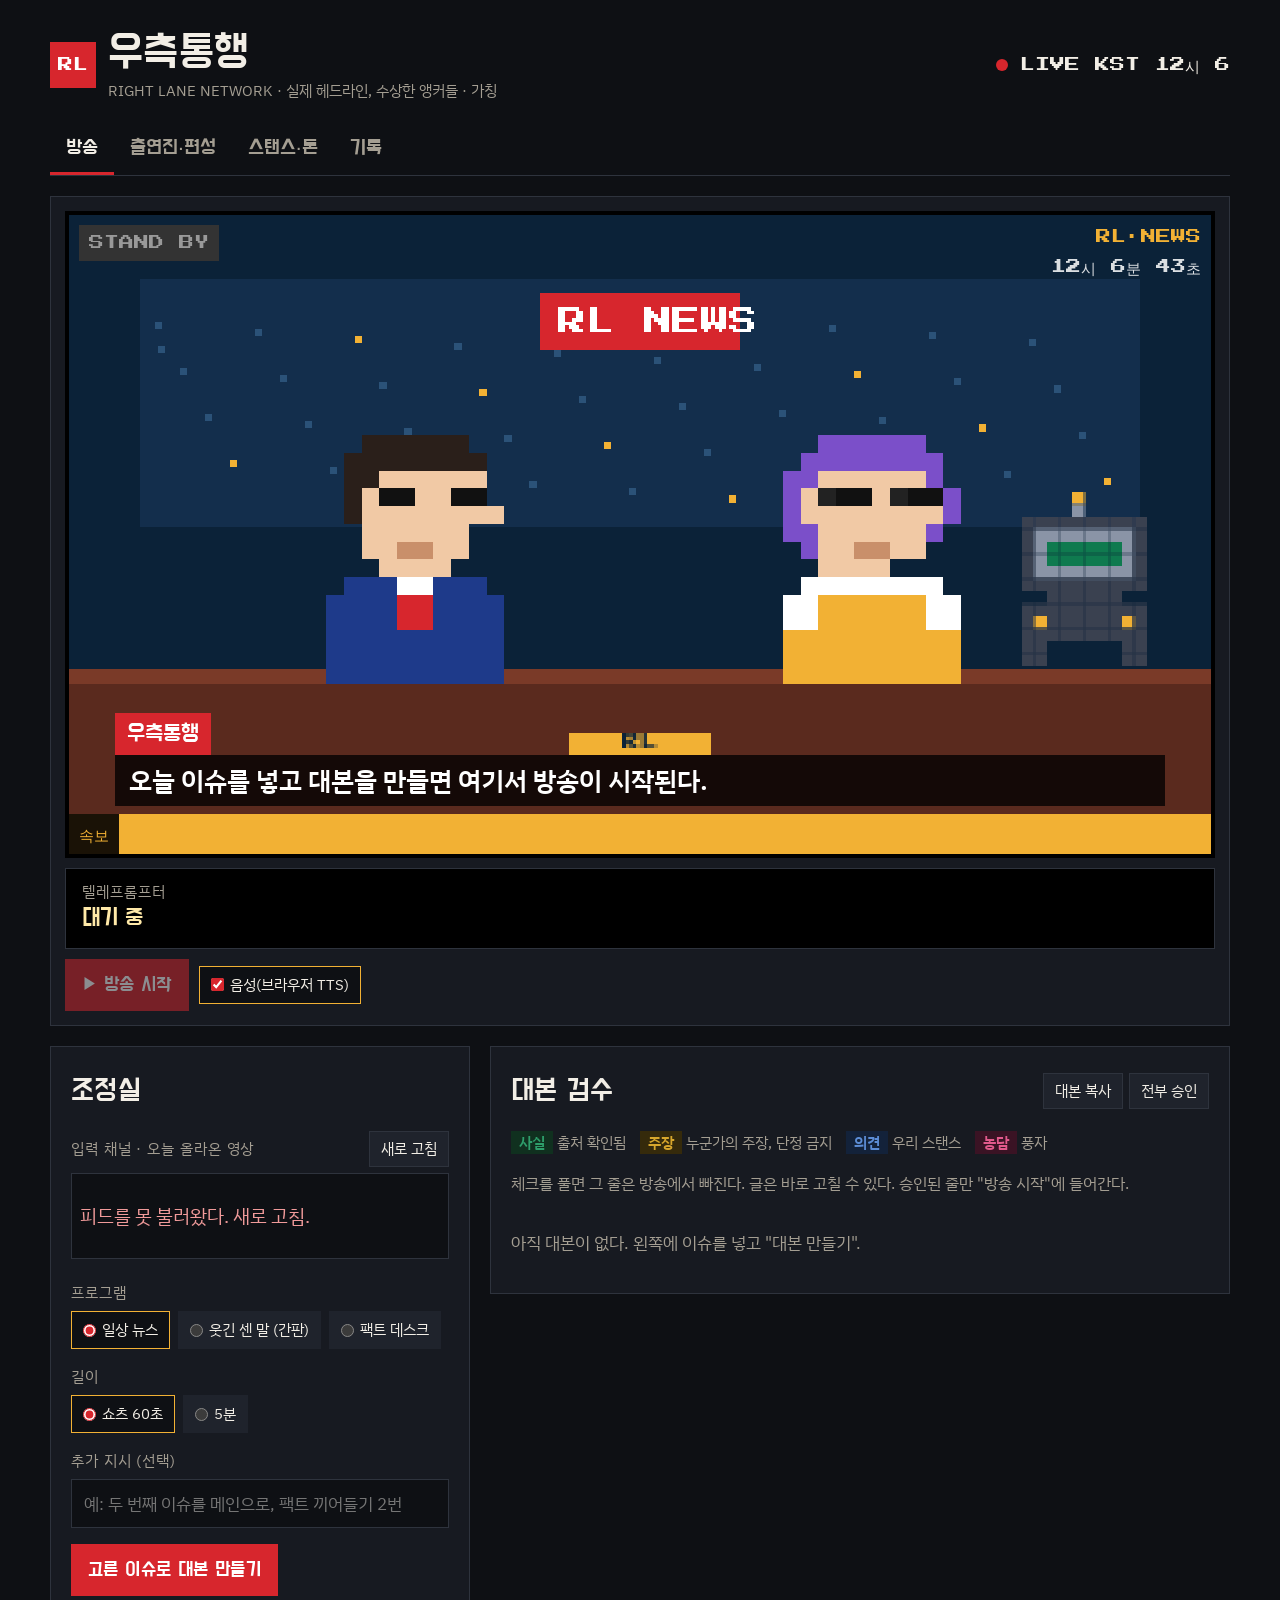
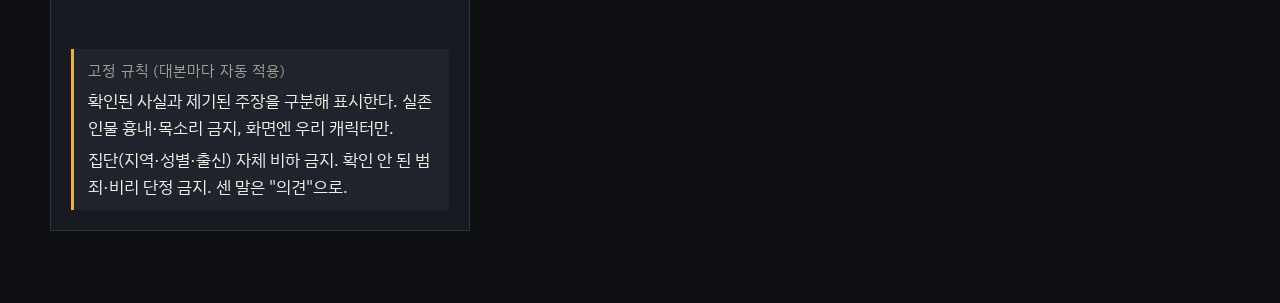
==== static/index.html @ 5a5f67d5 "우측통행 조정실 v0.1 — 매일신문 피드·기사 기반 대본 생성 Co-Authored-By: Claude Fable 5.1 <noreply@anthropic.com> Claude-" ====
<!doctype html><html lang="ko"><head><meta charset="utf-8"><meta name="viewport" content="width=device-width,initial-scale=1,viewport-fit=cover">
<title>우측통행 방송국</title>
<link rel="preconnect" href="https://fonts.googleapis.com">
<link rel="preconnect" href="https://fonts.gstatic.com" crossorigin>
<link rel="stylesheet" href="https://fonts.googleapis.com/css2?family=Do+Hyeon&family=IBM+Plex+Sans+KR:wght@400;600&family=Press+Start+2P&display=swap">
<style>
/* Layout: 밤의 뉴스 스튜디오. 위에 TV 프레임(픽셀 앵커 3명·하단 자막·티커), 아래 조정실(이슈 입력 → 대본 검수 → 방송). 단일 다크 테마, 빨강·호박색 포인트 */
:root{
  --bg:#0E1014; --panel:#171A21; --panel2:#1F232C; --ink:#F2EEE6; --muted:#A49E92; --line:#2E333D;
  --red:#D7262D; --red-ink:#FFFFFF; --amber:#F2B134; --amber-ink:#1A1206; --set:#0B2238; --desk:#5A2A1E;
  --fact:#2E9E6B; --fact-bg:#10301F; --claim:#D7A62C; --claim-bg:#352A0B; --opin:#5C8DD6; --opin-bg:#13223A; --joke:#E25A8C; --joke-bg:#3A1324;
  --f-display:"Do Hyeon","Apple SD Gothic Neo","Malgun Gothic",sans-serif;
  --f-body:"IBM Plex Sans KR","Apple SD Gothic Neo","Malgun Gothic",sans-serif;
  --f-pixel:"Press Start 2P",monospace;
  color-scheme:dark;
}
*{box-sizing:border-box}
body{background:var(--bg);color:var(--ink);font-family:var(--f-body);font-size:19px;line-height:1.6;
  padding-left:max(16px,env(safe-area-inset-left,0px));padding-right:max(16px,env(safe-area-inset-right,0px));padding-block:20px 64px}
.wrap{max-width:1180px;margin:0 auto;display:grid;gap:20px}
h1,h2,h3{font-family:var(--f-display);font-weight:400;margin:0;text-wrap:balance;letter-spacing:.01em}
h1{font-size:clamp(30px,4vw,46px);line-height:1.1}
h2{font-size:clamp(24px,2.6vw,30px)}
h3{font-size:22px;line-height:1.3}
.lab{font-size:15px;color:var(--muted);letter-spacing:.06em;text-transform:uppercase}
.pix{font-family:var(--f-pixel);font-size:15px;letter-spacing:0}
header{display:flex;flex-wrap:wrap;gap:12px 20px;align-items:center;justify-content:space-between}
.logo{display:flex;align-items:center;gap:12px}
.logo .mark{width:46px;height:46px;background:var(--red);display:grid;place-items:center;font-family:var(--f-pixel);font-size:15px;color:var(--red-ink)}
.logo .sub{font-size:15px;color:var(--muted)}
.live{display:flex;gap:12px;align-items:center;font-family:var(--f-pixel);font-size:15px}
.live .dot{width:12px;height:12px;background:var(--red);border-radius:50%;animation:blink 1.2s steps(2) infinite}
@keyframes blink{50%{opacity:.25}}
@media (prefers-reduced-motion:reduce){.live .dot{animation:none}}
.tabs{display:flex;gap:0;border-bottom:1px solid var(--line);overflow-x:auto}
.tabs button{border:none;border-bottom:3px solid transparent;background:none;font-family:var(--f-display);font-size:21px;padding:8px 16px;color:var(--muted);white-space:nowrap}
.tabs button[aria-selected="true"]{color:var(--ink);border-bottom-color:var(--red)}
button{font:inherit;font-size:17px;cursor:pointer;border:1px solid var(--line);background:var(--panel2);color:var(--ink);padding:9px 16px}
button.primary{background:var(--red);color:var(--red-ink);border-color:var(--red);font-family:var(--f-display);font-size:20px;letter-spacing:.02em}
button.amber{background:var(--amber);color:var(--amber-ink);border-color:var(--amber)}
button.small{font-size:15px;padding:5px 11px}
button:disabled{opacity:.5;cursor:default}
button:focus-visible,textarea:focus,input:focus,select:focus{outline:2px solid var(--amber);outline-offset:2px}
textarea,input[type=text],select{width:100%;font:inherit;font-size:17px;color:var(--ink);background:var(--bg);border:1px solid var(--line);padding:10px 12px;resize:vertical}
select{width:auto}
.row{display:flex;flex-wrap:wrap;gap:10px;align-items:center}
.status{font-size:15px;color:var(--muted);min-height:1.4em}
.err{color:#F09A9A}.ok{color:#8FD9AE}
/* TV */
.tv{background:var(--panel);border:1px solid var(--line);padding:14px;display:grid;gap:10px}
.screen{position:relative;background:var(--set);aspect-ratio:16/9;max-width:100%;overflow:hidden;border:4px solid #000}
.screen canvas{width:100%;height:100%;display:block;image-rendering:pixelated}
.onair{position:absolute;top:10px;left:10px;font-family:var(--f-pixel);font-size:15px;color:var(--red-ink);background:var(--red);padding:6px 10px}
.onair.off{background:#333;color:#999}
.bug{position:absolute;top:10px;right:10px;font-family:var(--f-pixel);font-size:15px;color:var(--amber)}
.clock{position:absolute;top:40px;right:10px;font-family:var(--f-pixel);font-size:15px;color:#fff;opacity:.85}
.lower{position:absolute;left:0;right:0;bottom:48px;padding:0 4%}
.lower .name{display:inline-block;background:var(--red);color:var(--red-ink);font-family:var(--f-display);font-size:clamp(16px,2.2vw,24px);padding:2px 12px}
.lower .line{background:rgba(0,0,0,.78);color:#fff;font-size:clamp(16px,2.4vw,26px);line-height:1.35;padding:8px 14px;font-weight:600;min-height:1.4em}
.ticker{position:absolute;left:0;right:0;bottom:0;height:40px;background:var(--amber);color:var(--amber-ink);overflow:hidden;display:flex;align-items:center}
.ticker .tag{background:var(--amber-ink);color:var(--amber);font-family:var(--f-pixel);font-size:15px;padding:0 10px;height:100%;display:flex;align-items:center;flex:none;z-index:1}
.ticker .roll{white-space:nowrap;font-family:var(--f-display);font-size:21px;padding-left:100%;animation:roll 28s linear infinite}
@keyframes roll{to{transform:translateX(-100%)}}
@media (prefers-reduced-motion:reduce){.ticker .roll{animation:none;padding-left:12px}}
.prompter{background:#000;border:1px solid var(--line);padding:12px 16px;font-family:var(--f-display);font-size:24px;line-height:1.4;min-height:3.2em;color:#FFE9A8}
.prompter .who{color:var(--muted);font-family:var(--f-body);font-size:15px;letter-spacing:.06em}
/* control room */
.grid{display:grid;grid-template-columns:minmax(0,420px) minmax(0,1fr);gap:20px;align-items:start}
@media (max-width:900px){.grid{grid-template-columns:minmax(0,1fr)}}
.panel{background:var(--panel);border:1px solid var(--line);padding:20px;display:grid;gap:16px;min-width:0}
.field{display:grid;gap:6px}
.chips{display:flex;flex-wrap:wrap;gap:8px}
label.chip{display:inline-flex;align-items:center;gap:6px;font-size:15px;background:var(--panel2);padding:6px 11px;cursor:pointer;border:1px solid transparent}
label.chip:has(input:checked){border-color:var(--amber);background:var(--bg)}
label.chip input{accent-color:var(--red);margin:0}
.srcs{display:grid;gap:4px;max-height:420px;overflow-y:auto;border:1px solid var(--line);padding:8px;background:var(--bg)}
.srcs label{display:grid;grid-template-columns:auto minmax(0,1fr);gap:8px;align-items:start;padding:6px 4px;border-bottom:1px solid var(--line);font-size:16px;cursor:pointer}
.srcs label input{margin-top:6px;accent-color:var(--red)}
.srcs .t{line-height:1.4}
.srcs .m{font-size:15px;color:var(--muted)}
.srcs .m b{color:var(--amber);font-weight:400}
.seg{display:grid;grid-template-columns:auto minmax(0,1fr);gap:10px 14px;border-top:1px solid var(--line);padding:12px 0;align-items:start}
.seg .av{width:44px;height:44px;image-rendering:pixelated;background:var(--set)}
.seg .meta{display:flex;flex-wrap:wrap;gap:6px 12px;align-items:center;font-size:15px}
.seg .who{font-family:var(--f-display);font-size:19px}
.kind{font-size:15px;padding:1px 8px;font-weight:600}
.kind.사실{background:var(--fact-bg);color:var(--fact)} .kind.주장{background:var(--claim-bg);color:var(--claim)} .kind.의견{background:var(--opin-bg);color:var(--opin)} .kind.농담{background:var(--joke-bg);color:var(--joke)}
.seg textarea{min-height:0;font-size:17px;line-height:1.5}
.seg .src{font-size:15px;color:var(--muted)}
.seg.off{opacity:.45}
.legend{display:flex;flex-wrap:wrap;gap:8px 14px;font-size:15px;color:var(--muted)}
.cast{display:grid;grid-template-columns:repeat(auto-fit,minmax(240px,1fr));gap:16px}
.card{background:var(--panel);border:1px solid var(--line);padding:18px;display:grid;gap:10px;min-width:0}
.card canvas{width:96px;height:96px;image-rendering:pixelated;background:var(--set)}
.card .lab{margin-top:6px}
.card input,.card textarea{font-size:16px}
table{width:100%;border-collapse:collapse;font-size:17px}
td,th{text-align:left;padding:8px 6px;border-bottom:1px solid var(--line);vertical-align:top}
th{font-size:15px;color:var(--muted);font-weight:400;letter-spacing:.06em}
td.t{font-family:var(--f-pixel);font-size:15px;white-space:nowrap}
.guard{border-left:3px solid var(--amber);padding:10px 14px;background:var(--panel2);font-size:17px;display:grid;gap:4px}
.runs{display:grid;gap:8px}
.runs .r{display:flex;flex-wrap:wrap;gap:8px 14px;align-items:center;justify-content:space-between;border-bottom:1px solid var(--line);padding:8px 0;font-size:17px}
.when{font-family:var(--f-pixel);font-size:15px;color:var(--muted)}
.empty{color:var(--muted);font-size:17px}
.note{font-size:16px;color:var(--muted);margin:0}
</style></head><body>
<div class="wrap">
  <header>
    <div class="logo">
      <div class="mark">RL</div>
      <div><h1 id="stName">우측통행</h1><div class="sub" id="stSub">RIGHT LANE NETWORK · 실제 헤드라인, 수상한 앵커들 · 가칭</div></div>
    </div>
    <div class="live"><span class="dot"></span><span>LIVE KST <span id="hdrClock">--:--</span></span></div>
  </header>

  <div class="tabs" role="tablist">
    <button type="button" role="tab" id="tabOn" aria-selected="true">방송</button>
    <button type="button" role="tab" id="tabCast" aria-selected="false">출연진·편성</button>
    <button type="button" role="tab" id="tabStance" aria-selected="false">스탠스·톤</button>
    <button type="button" role="tab" id="tabLog" aria-selected="false">기록</button>
  </div>

  <section id="paneOn">
    <div class="tv">
      <div class="screen">
        <canvas id="stage" width="320" height="180" aria-label="스튜디오 화면"></canvas>
        <div class="onair off" id="onair">STAND BY</div>
        <div class="bug">RL·NEWS</div>
        <div class="clock" id="tvClock">00:00:00</div>
        <div class="lower"><span class="name" id="lowName">우측통행</span><div class="line" id="lowLine">오늘 이슈를 넣고 대본을 만들면 여기서 방송이 시작된다.</div></div>
        <div class="ticker"><span class="tag">속보</span><div class="roll" id="roll">우측통행 방송국 시험 송출 중 · 앵커는 가상 인물이고 해설과 농담은 풍자다 · 헤드라인은 원 출처를 확인할 것</div></div>
      </div>
      <div class="prompter"><div class="who" id="pWho">텔레프롬프터</div><div id="pLine">대기 중</div></div>
      <div class="row">
        <button type="button" class="primary" id="play" disabled>▶ 방송 시작</button>
        <button type="button" id="stopPlay" hidden>■ 멈춤</button>
        <label class="chip" for="useTts"><input type="checkbox" id="useTts" checked> 음성(브라우저 TTS)</label>
        <span class="status" id="playStatus"></span>
      </div>
    </div>

    <div class="grid" style="margin-top:20px">
      <form class="panel" id="form" autocomplete="off">
        <h2>조정실</h2>
        <div class="field">
          <div class="row" style="justify-content:space-between"><span class="lab">입력 채널 · 오늘 올라온 영상</span><button type="button" class="small" id="reload">새로 고침</button></div>
          <div id="srcList" class="srcs"><p class="empty">불러오는 중…</p></div>
          <p class="note" id="srcNote"></p>
        </div>
        <div class="field">
          <span class="lab">프로그램</span>
          <div class="chips" id="progs"></div>
        </div>
        <div class="field">
          <span class="lab">길이</span>
          <div class="chips" id="lens"></div>
        </div>
        <div class="field">
          <label class="lab" for="note">추가 지시 (선택)</label>
          <input type="text" id="note" placeholder="예: 두 번째 이슈를 메인으로, 팩트 끼어들기 2번">
        </div>
        <div class="row">
          <button type="submit" class="primary" id="go">고른 이슈로 대본 만들기</button>
          <button type="button" id="stopGen" hidden>멈추기</button>
        </div>
        <div class="status" id="status" role="status" aria-live="polite"></div>
        <div class="guard">
          <div class="lab">고정 규칙 (대본마다 자동 적용)</div>
          <div>확인된 사실과 제기된 주장을 구분해 표시한다. 실존 인물 흉내·목소리 금지, 화면엔 우리 캐릭터만.</div>
          <div>집단(지역·성별·출신) 자체 비하 금지. 확인 안 된 범죄·비리 단정 금지. 센 말은 "의견"으로.</div>
        </div>
      </form>
      <section class="panel" id="review" aria-label="대본 검수">
        <div class="row" style="justify-content:space-between">
          <h2 id="rvTitle">대본 검수</h2>
          <span class="row" style="gap:6px"><button type="button" class="small" id="copyAll">대본 복사</button><button type="button" class="small" id="allOn">전부 승인</button></span>
        </div>
        <div class="legend"><span><span class="kind 사실">사실</span> 출처 확인됨</span><span><span class="kind 주장">주장</span> 누군가의 주장, 단정 금지</span><span><span class="kind 의견">의견</span> 우리 스탠스</span><span><span class="kind 농담">농담</span> 풍자</span></div>
        <p class="note">체크를 풀면 그 줄은 방송에서 빠진다. 글은 바로 고칠 수 있다. 승인된 줄만 "방송 시작"에 들어간다.</p>
        <div id="segs"><p class="empty">아직 대본이 없다. 왼쪽에 이슈를 넣고 "대본 만들기".</p></div>
      </section>
    </div>
  </section>

  <section id="paneCast" hidden>
    <div class="panel">
      <h2>출연진 (오리지널 캐릭터 · 이름·말투는 고쳐서 저장됨)</h2>
      <div class="cast" id="castBox"></div>
      <div class="row"><button type="button" class="amber" id="saveCast">출연진 저장</button><span class="status" id="castStatus"></span></div>
    </div>
    <div class="panel" style="margin-top:20px">
      <h2>편성표 (시험 운영안)</h2>
      <table>
        <thead><tr><th>시간</th><th>프로그램</th><th>성격</th><th>제작</th></tr></thead>
        <tbody>
          <tr><td class="t">07:30</td><td>아침 직진</td><td>밤사이 이슈 3개, 쇼츠 60초</td><td>자동 → 승인</td></tr>
          <tr><td class="t">12:30</td><td>점심 속보</td><td>오전 핫이슈 1개 집중, 쇼츠 60초</td><td>자동 → 승인</td></tr>
          <tr><td class="t">19:00</td><td>저녁 뉴스</td><td>오늘 이슈 5개, 5분 롱폼</td><td>자동 → 승인</td></tr>
          <tr><td class="t">금 21:00</td><td>웃긴 센 말 (간판)</td><td>이번 주 최악 1개를 웃기게 조진다, 3~5분</td><td>펀치라인은 사람</td></tr>
          <tr><td class="t">수시</td><td>팩트 데스크</td><td>유튜브에 도는 주장 하나 출처 대조</td><td>자동 → 승인</td></tr>
          <tr><td class="t">—</td><td>24시간 라이브</td><td>위 방송 반복 + 티커. 4주 시험 통과 후</td><td>자동</td></tr>
        </tbody>
      </table>
    </div>
  </section>

  <section id="paneStance" hidden>
    <div class="panel">
      <h2>스탠스 문서</h2>
      <p class="note">대본을 쓸 때 이 문서가 기준이 된다. 네 말로 고쳐 써라. 고정 규칙은 서버에 박혀 있어 여기 써도 안 풀린다.</p>
      <textarea id="stance" rows="16"></textarea>
      <h3>톤 규칙</h3>
      <textarea id="tone" rows="7"></textarea>
      <div class="row"><button type="button" class="amber" id="saveStance">저장</button><button type="button" class="small" id="resetStance">기본값으로</button><span class="status" id="stanceStatus"></span></div>
    </div>
  </section>

  <section id="paneLog" hidden>
    <div class="panel">
      <h2>만든 방송</h2>
      <div class="runs" id="runs"><p class="empty">아직 없다. 대본을 만들면 여기 쌓인다.</p></div>
    </div>
  </section>
</div>

<script>
(() => {
const $ = s => document.querySelector(s);
const el = (t, a = {}, ...kids) => { const e = document.createElement(t); for (const [k,v] of Object.entries(a)) { if (k==='class') e.className=v; else if (k==='text') e.textContent=v; else e.setAttribute(k,v); } for (const k of kids) if (k!=null) e.append(k); return e; };
const KST = { timeZone:'Asia/Seoul' };
const tick = () => { const d = new Date(); const s = d.toLocaleTimeString('ko-KR',{...KST,hour12:false}); $('#tvClock').textContent = s; $('#hdrClock').textContent = s.slice(0,5); };
tick(); setInterval(tick, 1000);

// ---------- cast (original pixel characters) ----------
// 팔레트: . 투명 k 검정 s 피부 h 머리 r 빨강 w 흰 b 파랑 p 보라 g 회색 a 호박 e 눈 d 어두운회색
const PAL = {k:'#111',s:'#F1C9A5',h:'#2A1F1A',r:'#D7262D',w:'#FFFFFF',b:'#1E3A8A',p:'#7B4FC9',g:'#8A94A6',a:'#F2B134',e:'#222',d:'#3A4150',n:'#C98F6A',t:'#0F7A4F'};
const SPR = {
  jikjin: [ // 한직진 — 메인 앵커
  '....hhhhhh....',
  '...hhhhhhhh...',
  '...hhssssss...',
  '...hskksskk...',
  '...hssssssss..',
  '....ssssss....',
  '....ssMMss....',
  '.....ssss.....',
  '...bbbwwbbb...',
  '..bbbbrrbbbb..',
  '..bbbbrrbbbb..',
  '..bbbbbbbbbb..',
  '..bbbbbbbbbb..',
  '..bbbbbbbbbb..'],
  bora: [ // 서보라 — 서브 앵커
  '....pppppp....',
  '...pppppppp...',
  '..ppssssssp...',
  '..psekksekkp..',
  '..pssssssssp..',
  '..ppssssssp...',
  '...pssMMss....',
  '....ssss......',
  '...wwwwwwww...',
  '..wwaaaaaaww..',
  '..wwaaaaaaww..',
  '..aaaaaaaaaa..',
  '..aaaaaaaaaa..',
  '..aaaaaaaaaa..'],
  fact: [ // 팩트-1 — 데스크 로봇
  '......a.......',
  '......g.......',
  '..dddddddddd..',
  '..dggggggggd..',
  '..dgtMMMMtgd..',
  '..dgttttttgd..',
  '..dggggggggd..',
  '..dddddddddd..',
  '....dddddd....',
  '..dddddddddd..',
  '..daddddddad..',
  '..dddddddddd..',
  '..dd......dd..',
  '..dd......dd..']
};
const DEFAULT_CAST = [
  { id:'jikjin', name:'한직진', role:'메인 앵커', voice:'강경·직설. 결론부터 말하고 에두르지 않는다. 숫자를 들이대고 바로 판정한다.', catch:'"이게 뉴스입니다."', pitch:0.8, rate:1.05 },
  { id:'bora', name:'서보라', role:'서브 앵커', voice:'어이없어하는 리액션 담당. 직진이 센 말을 하면 "아니 그걸 그렇게…" 하면서 한 번 더 웃기게 받는다.', catch:'"진짜요? 진짜요."', pitch:1.25, rate:1.08 },
  { id:'fact', name:'팩트-1', role:'데스크 검증 로봇', voice:'감정 없음. 숫자·출처·날짜만 말한다. 누가 단정하면 끼어들어 "출처?"라고 묻고, 확인되면 "확인."이라고만 한다.', catch:'"출처?"', pitch:0.6, rate:0.95 }
];
let cast = JSON.parse(JSON.stringify(DEFAULT_CAST));
function drawSprite(ctx, key, x, y, scale, mouthOpen) {
  const rows = SPR[key]; if (!rows) return;
  rows.forEach((row, j) => { [...row].forEach((c, i) => {
    let col = PAL[c];
    if (c === 'M') col = key === 'fact' ? (mouthOpen ? PAL.a : PAL.t) : (mouthOpen ? PAL.k : PAL.n);
    if (!col) return; ctx.fillStyle = col; ctx.fillRect(x + i*scale, y + j*scale, scale, mouthOpen && c==='M' && key!=='fact' ? scale*1.6 : scale);
  }); });
}
function portrait(key) { const c = el('canvas',{width:'14',height:'14'}); const ctx = c.getContext('2d'); ctx.fillStyle = PAL.b === undefined ? '#000' : '#0B2238'; ctx.fillRect(0,0,14,14); drawSprite(ctx, key, 0, 0, 1, false); return c; }

// ---------- stage ----------
const stage = $('#stage'), sctx = stage.getContext('2d');
let speaking = null, mouthT = 0;
function drawStage(t) {
  const W = 320, H = 180; sctx.clearRect(0,0,W,H);
  sctx.fillStyle = '#0B2238'; sctx.fillRect(0,0,W,H);
  // 도시 창
  sctx.fillStyle = '#132E4C'; sctx.fillRect(20,18,280,70);
  for (let i=0;i<40;i++){ const x = 24 + (i*7)%272, y = 30 + ((i*13)%50); sctx.fillStyle = (i*7+Math.floor(t/700))%5===0 ? '#F2B134' : '#2B5278'; sctx.fillRect(x,y,2,2); }
  // 로고 보드
  sctx.fillStyle = '#D7262D'; sctx.fillRect(132,22,56,16); sctx.fillStyle = '#fff'; sctx.font = '8px "Press Start 2P", monospace'; sctx.fillText('RL NEWS',137,34);
  // 데스크
  sctx.fillStyle = '#5A2A1E'; sctx.fillRect(0,128,W,52); sctx.fillStyle = '#7A3A28'; sctx.fillRect(0,128,W,4);
  sctx.fillStyle = '#F2B134'; sctx.fillRect(140,146,40,6); sctx.fillStyle = '#0B2238'; sctx.font='5px "Press Start 2P", monospace'; sctx.fillText('RL',155,151);
  // 앵커 3명
  const open = speaking && Math.floor(t/120)%2===0;
  drawSprite(sctx,'jikjin', 62, 62, 5, speaking==='jikjin' && open);
  drawSprite(sctx,'bora', 190, 62, 5, speaking==='bora' && open);
  drawSprite(sctx,'fact', 260, 78, 3.5, speaking==='fact' && open);
}
let raf; function loop(t){ drawStage(t); raf = requestAnimationFrame(loop); } raf = requestAnimationFrame(loop);

// ---------- tabs ----------
const panes = { tabOn:'paneOn', tabCast:'paneCast', tabStance:'paneStance', tabLog:'paneLog' };
function showTab(id){ for (const [tb,pn] of Object.entries(panes)) { $('#'+tb).setAttribute('aria-selected', String(tb===id)); $('#'+pn).hidden = tb!==id; } try{localStorage.setItem('rl_tab',id);}catch{} }
Object.keys(panes).forEach(id => $('#'+id).onclick = () => showTab(id));
try { const t = localStorage.getItem('rl_tab'); if (t && panes[t]) showTab(t); } catch {}

// ---------- chips ----------
const PROGS = [['daily','일상 뉴스'],['sig','웃긴 센 말 (간판)'],['fact','팩트 데스크']];
const LENS = [['shorts','쇼츠 60초'],['five','5분']];
const mkChips = (box, list, name, def) => list.forEach(([v,t],i) => { const id = name+i; const inp = el('input',{type:'radio',name,id,value:v}); if (v===def) inp.checked = true; $(box).append(el('label',{class:'chip',for:id},inp,t)); });
mkChips('#progs', PROGS, 'prog', 'daily'); mkChips('#lens', LENS, 'len', 'shorts');
// ---------- 입력 채널 ----------
let picked = new Map();
async function loadSources() {
  const box = $('#srcList'); box.replaceChildren(el('p',{class:'empty',text:'불러오는 중…'}));
  try {
    const r = await fetch('/api/sources'); const d = await r.json(); box.replaceChildren();
    d.sources.forEach(src => {
      box.append(el('div',{class:'lab',style:'padding:6px 4px',text:src.name+' · 영상 '+src.videos.length+'개 · 기사 '+src.articles_total+'건'}));
      src.videos.forEach((v,i) => {
        const id = 'v_'+src.id+'_'+i; const inp = el('input',{type:'checkbox',id});
        inp.onchange = () => { if (inp.checked) picked.set(id, v); else picked.delete(id); };
        box.append(el('label',{for:id}, inp, el('span',{}, el('div',{class:'t',text:v.title}), el('div',{class:'m'}, v.published+' · ', v.article ? el('b',{text:'기사 매칭: '+v.article.title.slice(0,40)}) : '기사 매칭 없음'))));
      });
    });
    $('#srcNote').textContent = '가져온 시각 '+d.fetched_at+' · 이슈를 1~5개 고르면 자막·기사 원문까지 읽어서 대본을 쓴다.';
  } catch { box.replaceChildren(el('p',{class:'err',text:'피드를 못 불러왔다. 새로 고침.'})); }
}
loadSources(); $('#reload').onclick = loadSources;

// ---------- stance ----------
const DEFAULT_STANCE = `[채널 정체성]
- 우리는 우파 시각의 젊은 뉴스 방송국이다. 노년층 정치 유튜브의 내용은 가져오되 포장은 완전히 새로 한다.
- 시청자: 20~40대. 틀어놓고 보는 사람과 쇼츠로 처음 만나는 사람 둘 다.

[기본 입장]
- 시장경제·개인의 자유·법치·튼튼한 안보와 한미동맹을 기본값으로 본다.
- 세금 인상, 규제 확대, 포퓰리즘 현금 살포, 반기업 정책은 비판 대상이다.
- 집권 세력이 어디든 권력 남용·내로남불·말 바꾸기는 그대로 때린다. 우리 편이라고 봐주지 않는다(그래야 신뢰가 쌓인다).
- 상대 진영의 "웃기지도 않은데 웃긴 척하는 콘텐츠"가 어떻게 먹혔는지 안다. 우리는 진짜 웃겨야 한다.

[다루는 것]
- 국회·정부 정책, 예산, 세금, 안보·외교, 노동·규제, 언론·사법 이슈, 우파 유튜브에서 그날 가장 많이 다룬 이슈.

[다루지 않는 것]
- 개인 사생활, 확인 안 된 폭로, 음모론. 다루더라도 "이런 주장이 돈다"까지만.`;
const DEFAULT_TONE = `- 한직진은 세게, 서보라는 웃기게, 팩트-1은 차갑게. 셋의 대비가 포맷이다.
- 센 말은 의견으로 말한다: "이건 미친 정책이다"(O) / "누가 돈을 빼돌렸다"(X, 확인 전).
- 욕설은 순화한다. 광고 제한 피하기. "개판"까지는 되고 그 이상은 안 된다.
- 일상 뉴스는 담백하게, 간판 프로그램에서만 펀치라인을 쓴다.
- 쇼츠는 첫 문장이 훅이어야 한다. 3초 안에 "뭐?" 소리가 나와야 한다.`;
$('#stance').value = DEFAULT_STANCE; $('#tone').value = DEFAULT_TONE;

// ---------- capabilities ----------
let runs=[], current=null;
async function loadAll() {
  try { const st = await (await fetch('/api/settings')).json(); if (st.stance) $('#stance').value = st.stance; if (st.tone) $('#tone').value = st.tone; if (Array.isArray(st.cast)) cast = st.cast; if (st.station) { $('#stName').textContent = st.station.name; $('#stSub').textContent = st.station.sub; } } catch {}
  renderCast();
  try { runs = await (await fetch('/api/shows')).json(); renderRuns(); if (!current && runs.length) loadRun(runs[0]); } catch {}
  try { const h = await (await fetch('/health')).json(); if (!h.key) $('#status').textContent = '서버에 ANTHROPIC_API_KEY가 없어서 대본 생성은 아직 안 된다.'; } catch {}
}
loadAll();
async function putSettings(obj) { const r = await fetch('/api/settings',{method:'PUT',headers:{'Content-Type':'application/json'},body:JSON.stringify(obj)}); if (!r.ok) throw new Error(); return r.json(); }

$('#saveStance').onclick = async () => { try { await putSettings({ stance: $('#stance').value, tone: $('#tone').value }); $('#stanceStatus').textContent = '저장됨'; } catch { $('#stanceStatus').textContent = '저장 실패'; } };
$('#resetStance').onclick = () => { $('#stance').value = DEFAULT_STANCE; $('#tone').value = DEFAULT_TONE; };

function renderCast() {
  const box = $('#castBox'); box.replaceChildren();
  cast.forEach((c, i) => {
    const card = el('div',{class:'card'});
    card.append(portrait(c.id));
    const nm = el('input',{type:'text',id:'cn'+i,value:c.name,'aria-label':'이름'}); nm.oninput = () => c.name = nm.value;
    const rl = el('input',{type:'text',id:'cr'+i,value:c.role,'aria-label':'역할'}); rl.oninput = () => c.role = rl.value;
    const vo = el('textarea',{id:'cv'+i,rows:'4','aria-label':'말투'}); vo.value = c.voice; vo.oninput = () => c.voice = vo.value;
    const ca = el('input',{type:'text',id:'cc'+i,value:c.catch,'aria-label':'입버릇'}); ca.oninput = () => c.catch = ca.value;
    card.append(el('label',{class:'lab',for:'cn'+i,text:'이름'}), nm, el('label',{class:'lab',for:'cr'+i,text:'역할'}), rl, el('label',{class:'lab',for:'cv'+i,text:'말투'}), vo, el('label',{class:'lab',for:'cc'+i,text:'입버릇'}), ca);
    box.append(card);
  });
}
$('#saveCast').onclick = async () => { try { await putSettings({ cast }); $('#castStatus').textContent = '저장됨'; } catch { $('#castStatus').textContent = '저장 실패'; } };

// ---------- generate ----------
let ctl = null;
$('#form').addEventListener('submit', async ev => {
  ev.preventDefault();
  if (!picked.size) { $('#status').textContent = '이슈를 하나 이상 골라줘.'; return; }
  const prog = (document.querySelector('input[name=prog]:checked')||{}).value || 'daily';
  const length = (document.querySelector('input[name=len]:checked')||{}).value || 'shorts';
  const items = [...picked.values()].map(v => ({ title: v.title, vid: v.vid, link: v.link, article_link: v.article?.link || null, article_title: v.article?.title || null }));
  ctl = new AbortController(); $('#go').disabled = true; $('#stopGen').hidden = false;
  const t0 = Date.now(); const tk = setInterval(() => { $('#status').textContent = `자막·기사 읽고 쓰는 중… ${Math.round((Date.now()-t0)/1000)}초 (보통 30~90초)`; }, 1000);
  try {
    const r = await fetch('/api/script', { method:'POST', headers:{'Content-Type':'application/json'}, body: JSON.stringify({ items, prog, length, note: $('#note').value.trim() }), signal: ctl.signal });
    if (!r.ok) { let m = '생성 실패'; try { m = (await r.json()).detail || m; } catch {} throw new Error(m); }
    const run = await r.json(); runs.unshift(run); renderRuns(); loadRun(run);
    const mat = (run.material||[]).map(m => `${m.title.slice(0,18)}… 자막 ${m.transcript?'O':'X('+m.transcript_note+')'} · 기사 ${m.article?'O':'X'}`).join(' / ');
    $('#status').textContent = `완료 · ${Math.round((Date.now()-t0)/1000)}초 · ${run.model} · 재료: ${mat}`;
  } catch (e) { $('#status').textContent = e.name==='AbortError' ? '멈췄다.' : (e.message || '생성 실패. 잠시 후 다시.'); }
  finally { clearInterval(tk); $('#go').disabled = false; $('#stopGen').hidden = true; ctl = null; }
});
$('#stopGen').onclick = () => ctl?.abort();

// ---------- review ----------
function castOf(id){ return cast.find(c => c.id===id) || cast[0]; }
function loadRun(run) {
  current = run; const r = run.result;
  $('#rvTitle').textContent = r.title || '대본 검수';
  if (Array.isArray(r.ticker) && r.ticker.length) $('#roll').textContent = r.ticker.join('   ·   ');
  if (run.input && run.input.prog) { const p = document.querySelector('input[name=prog][value='+run.input.prog+']'); if (p) p.checked = true; }
  $('#lowLine').textContent = r.hook || r.title || '';
  const box = $('#segs'); box.replaceChildren();
  r.segments.forEach((s, i) => {
    const row = el('div',{class:'seg'+(s.on===false?' off':'')});
    const av = portrait(s.speaker); av.className = 'av';
    const chk = el('input',{type:'checkbox',id:'on'+i}); chk.checked = s.on !== false; chk.onchange = () => { s.on = chk.checked; row.classList.toggle('off', !s.on); refreshPlay(); };
    const ta = el('textarea',{rows:'2',id:'ln'+i,'aria-label':'대사'}); ta.value = s.line; ta.oninput = () => s.line = ta.value;
    const meta = el('div',{class:'meta'}, el('label',{for:'on'+i,class:'row',style:'gap:6px'}, chk, el('span',{class:'who',text:castOf(s.speaker).name})), el('span',{class:'kind '+s.kind,text:s.kind}), s.source ? el('span',{class:'src',text:'출처: '+s.source}) : null);
    row.append(av, el('div',{style:'display:grid;gap:6px;min-width:0'}, meta, ta));
    box.append(row);
  });
  refreshPlay();
}
function refreshPlay(){ const ok = !!(current && current.result.segments.some(s => s.on !== false)); $('#play').disabled = !ok; }
$('#allOn').onclick = () => { if (!current) return; current.result.segments.forEach(s => s.on = true); loadRun(current); };
$('#copyAll').onclick = async () => {
  if (!current) return; const r = current.result;
  const txt = [r.title||'', '', ...r.segments.filter(s=>s.on!==false).map(s => `${castOf(s.speaker).name}: ${s.line}` + (s.kind==='주장' ? ' (주장)' : '') + (s.source ? ` [${s.source}]` : ''))].join('\n');
  try { await navigator.clipboard.writeText(txt); $('#status').textContent = '대본 복사됨'; } catch { const ta = el('textarea',{rows:'8'}); ta.value = txt; $('#segs').prepend(ta); ta.select(); }
};

// ---------- playback ----------
let playing = false;
const pickVoice = () => { try { const vs = speechSynthesis.getVoices(); return vs.find(v => /ko/i.test(v.lang)) || null; } catch { return null; } };
try { speechSynthesis.onvoiceschanged = () => {}; } catch {}
function say(text, c) {
  return new Promise(res => {
    if (!$('#useTts').checked || !('speechSynthesis' in window)) { setTimeout(res, Math.max(1200, text.length*110)); return; }
    try {
      const u = new SpeechSynthesisUtterance(text); const v = pickVoice(); if (v) u.voice = v; u.lang = 'ko-KR'; u.pitch = c.pitch || 1; u.rate = c.rate || 1;
      let done = false; const fin = () => { if (!done) { done = true; res(); } };
      u.onend = fin; u.onerror = fin; speechSynthesis.speak(u); setTimeout(fin, Math.max(3000, text.length*220));
    } catch { setTimeout(res, Math.max(1200, text.length*110)); }
  });
}
$('#play').onclick = async () => {
  if (!current || playing) return; playing = true; $('#play').disabled = true; $('#stopPlay').hidden = false;
  $('#onair').textContent = 'ON AIR'; $('#onair').classList.remove('off');
  const segs = current.result.segments.filter(s => s.on !== false);
  for (const s of segs) {
    if (!playing) break; const c = castOf(s.speaker);
    speaking = s.speaker; $('#lowName').textContent = c.name; $('#lowLine').textContent = s.line; $('#pWho').textContent = `${c.name} · ${s.kind}`; $('#pLine').textContent = s.line;
    $('#playStatus').textContent = `${segs.indexOf(s)+1}/${segs.length}`;
    await say(s.line, c); speaking = null; await new Promise(r => setTimeout(r, 250));
  }
  stopPlay();
};
function stopPlay(){ playing = false; speaking = null; try { speechSynthesis.cancel(); } catch {} $('#onair').textContent = 'STAND BY'; $('#onair').classList.add('off'); $('#stopPlay').hidden = true; $('#pWho').textContent = '텔레프롬프터'; $('#pLine').textContent = '방송 끝'; $('#playStatus').textContent = ''; refreshPlay(); }
$('#stopPlay').onclick = stopPlay;

// ---------- runs ----------
function renderRuns() {
  const box = $('#runs'); if (!runs.length) return; box.replaceChildren();
  runs.forEach(r => {
    const b = el('button',{type:'button',class:'small',text: current && current.id===r.id ? '보는 중' : '열기'}); b.onclick = () => { loadRun(r); renderRuns(); showTab('tabOn'); };
    const del = el('button',{type:'button',class:'small',text:'삭제'}); del.onclick = async () => { try { await fetch('/api/shows/'+r.id,{method:'DELETE'}); runs = runs.filter(x => x.id!==r.id); if (current && current.id===r.id) current = null; renderRuns(); } catch {} };
    const progName = (PROGS.find(p=>p[0]===r.input?.prog)||[])[1] || '';
    box.append(el('div',{class:'r'}, el('span',{style:'min-width:0;flex:1 1 260px'}, el('span',{class:'when',text:new Date(r.createdAt).toLocaleString('ko-KR',{...KST,month:'numeric',day:'numeric',hour:'2-digit',minute:'2-digit'})+'  '}), el('b',{text:(r.result?.title||'')+' '}), el('span',{class:'lab',text:progName+' · '+(r.result?.segments?.length||0)+'줄'})), el('span',{class:'row',style:'gap:6px'}, b, del)));
  });
}
})();
</script>
</body></html>
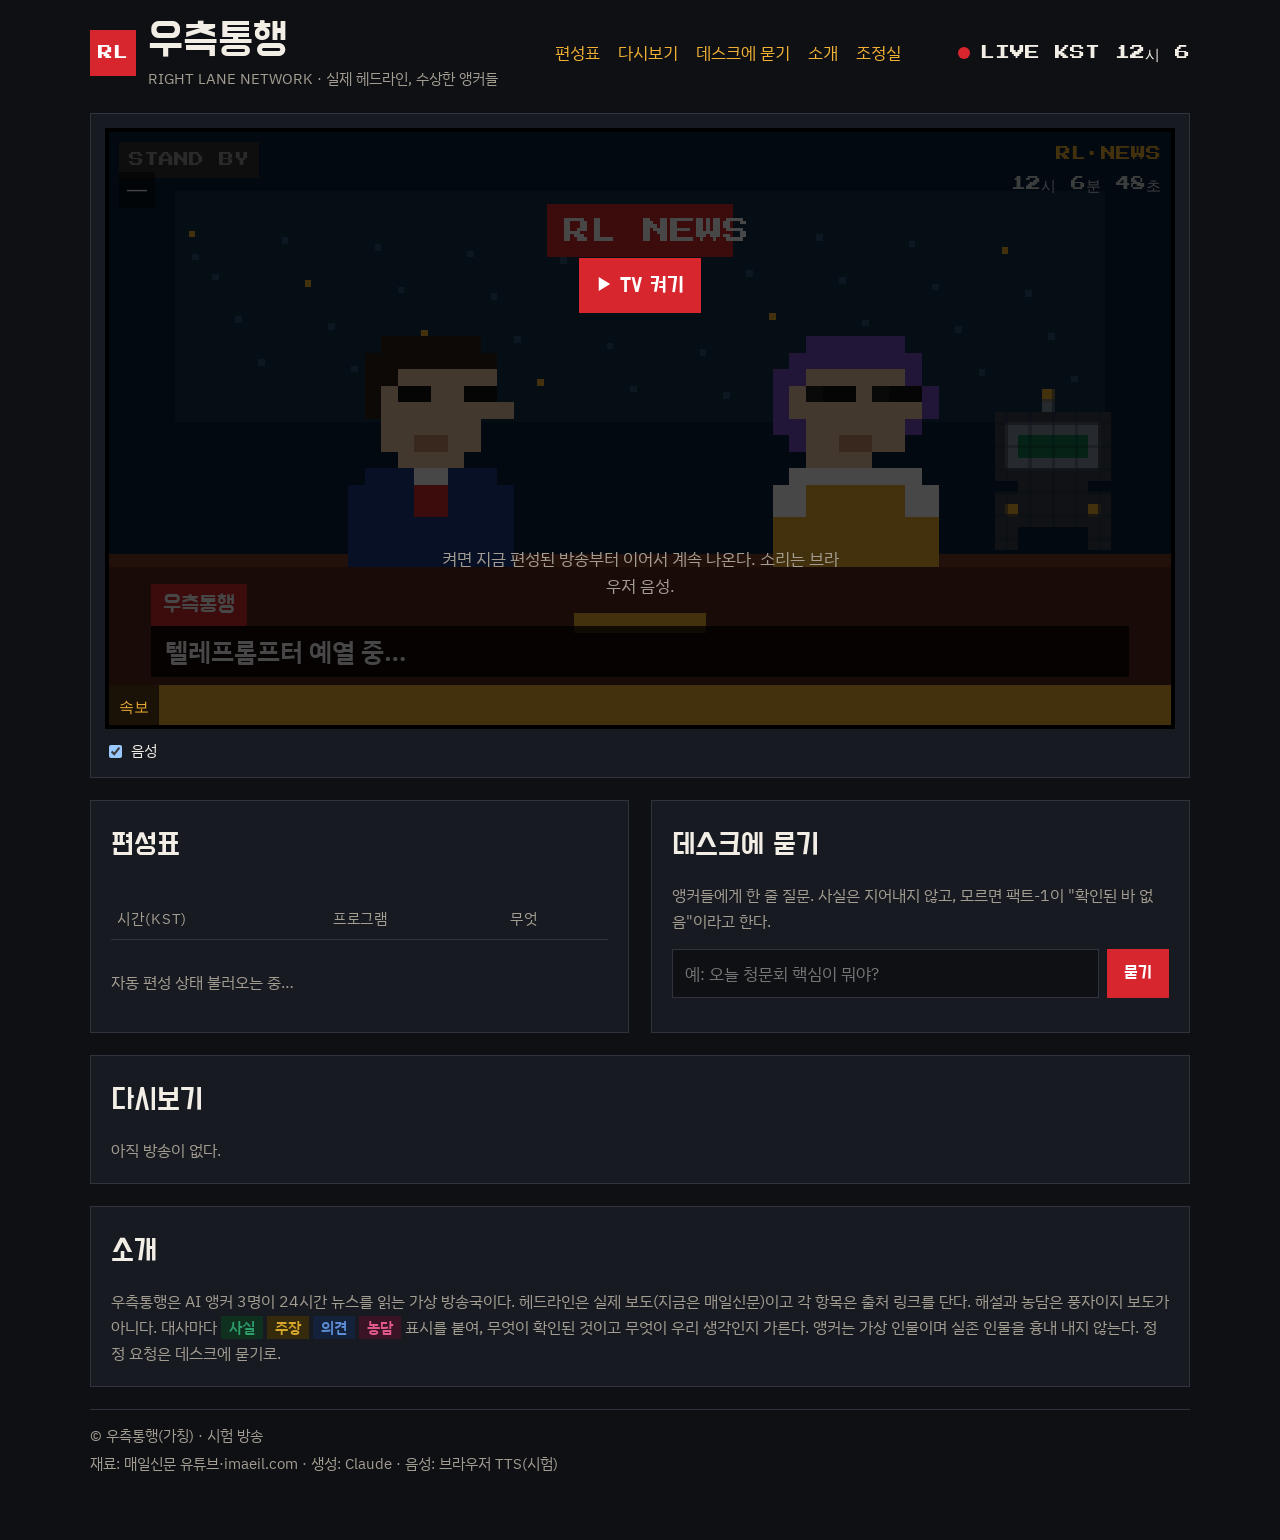
==== commit 5e079666: "자동 편성(오토파일럿)·24시간 시청 화면·데스크에 묻기·Gemini TTS 추가 Co-Authored-By: Claude Fable 5.1 <noreply@anthropic.co" ====
--- a/static/index.html
+++ b/static/index.html
@@ -1,227 +1,115 @@
 <!doctype html><html lang="ko"><head><meta charset="utf-8"><meta name="viewport" content="width=device-width,initial-scale=1,viewport-fit=cover">
-<title>우측통행 방송국</title>
-<link rel="preconnect" href="https://fonts.googleapis.com">
-<link rel="preconnect" href="https://fonts.gstatic.com" crossorigin>
+<title>우측통행 — 24시간 뉴스</title>
+<meta name="description" content="실제 헤드라인, 수상한 앵커들. AI 앵커 3명이 매일신문 뉴스를 24시간 읽는 가상 방송국.">
+<link rel="preconnect" href="https://fonts.googleapis.com"><link rel="preconnect" href="https://fonts.gstatic.com" crossorigin>
 <link rel="stylesheet" href="https://fonts.googleapis.com/css2?family=Do+Hyeon&family=IBM+Plex+Sans+KR:wght@400;600&family=Press+Start+2P&display=swap">
 <style>
-/* Layout: 밤의 뉴스 스튜디오. 위에 TV 프레임(픽셀 앵커 3명·하단 자막·티커), 아래 조정실(이슈 입력 → 대본 검수 → 방송). 단일 다크 테마, 빨강·호박색 포인트 */
-:root{
-  --bg:#0E1014; --panel:#171A21; --panel2:#1F232C; --ink:#F2EEE6; --muted:#A49E92; --line:#2E333D;
-  --red:#D7262D; --red-ink:#FFFFFF; --amber:#F2B134; --amber-ink:#1A1206; --set:#0B2238; --desk:#5A2A1E;
-  --fact:#2E9E6B; --fact-bg:#10301F; --claim:#D7A62C; --claim-bg:#352A0B; --opin:#5C8DD6; --opin-bg:#13223A; --joke:#E25A8C; --joke-bg:#3A1324;
-  --f-display:"Do Hyeon","Apple SD Gothic Neo","Malgun Gothic",sans-serif;
-  --f-body:"IBM Plex Sans KR","Apple SD Gothic Neo","Malgun Gothic",sans-serif;
-  --f-pixel:"Press Start 2P",monospace;
-  color-scheme:dark;
-}
+/* Layout: 한 대의 TV가 중심. 위 네비, TV, 그 아래 편성표·다시보기·데스크에 묻기·소개. 단일 다크 */
+:root{--bg:#0E1014;--panel:#171A21;--panel2:#1F232C;--ink:#F2EEE6;--muted:#A49E92;--line:#2E333D;--red:#D7262D;--red-ink:#fff;--amber:#F2B134;--amber-ink:#1A1206;--set:#0B2238;
+--fact:#2E9E6B;--fact-bg:#10301F;--claim:#D7A62C;--claim-bg:#352A0B;--opin:#5C8DD6;--opin-bg:#13223A;--joke:#E25A8C;--joke-bg:#3A1324;
+--f-display:"Do Hyeon","Apple SD Gothic Neo","Malgun Gothic",sans-serif;--f-body:"IBM Plex Sans KR","Apple SD Gothic Neo","Malgun Gothic",sans-serif;--f-pixel:"Press Start 2P",monospace;color-scheme:dark}
 *{box-sizing:border-box}
-body{background:var(--bg);color:var(--ink);font-family:var(--f-body);font-size:19px;line-height:1.6;
-  padding-left:max(16px,env(safe-area-inset-left,0px));padding-right:max(16px,env(safe-area-inset-right,0px));padding-block:20px 64px}
-.wrap{max-width:1180px;margin:0 auto;display:grid;gap:20px}
-h1,h2,h3{font-family:var(--f-display);font-weight:400;margin:0;text-wrap:balance;letter-spacing:.01em}
-h1{font-size:clamp(30px,4vw,46px);line-height:1.1}
-h2{font-size:clamp(24px,2.6vw,30px)}
-h3{font-size:22px;line-height:1.3}
+body{margin:0;background:var(--bg);color:var(--ink);font-family:var(--f-body);font-size:19px;line-height:1.6;padding-left:max(16px,env(safe-area-inset-left,0px));padding-right:max(16px,env(safe-area-inset-right,0px));padding-block:16px 64px}
+.wrap{max-width:1100px;margin:0 auto;display:grid;gap:22px}
+h1,h2,h3{font-family:var(--f-display);font-weight:400;margin:0;text-wrap:balance}
+h1{font-size:clamp(30px,4vw,46px);line-height:1.1} h2{font-size:clamp(24px,2.6vw,30px)} h3{font-size:22px}
 .lab{font-size:15px;color:var(--muted);letter-spacing:.06em;text-transform:uppercase}
-.pix{font-family:var(--f-pixel);font-size:15px;letter-spacing:0}
+.pix{font-family:var(--f-pixel);font-size:15px}
 header{display:flex;flex-wrap:wrap;gap:12px 20px;align-items:center;justify-content:space-between}
 .logo{display:flex;align-items:center;gap:12px}
-.logo .mark{width:46px;height:46px;background:var(--red);display:grid;place-items:center;font-family:var(--f-pixel);font-size:15px;color:var(--red-ink)}
+.logo .mark{width:46px;height:46px;background:var(--red);display:grid;place-items:center;font-family:var(--f-pixel);font-size:15px;color:#fff}
 .logo .sub{font-size:15px;color:var(--muted)}
-.live{display:flex;gap:12px;align-items:center;font-family:var(--f-pixel);font-size:15px}
+nav{display:flex;flex-wrap:wrap;gap:4px 18px;font-size:17px}
+nav a{color:var(--amber);text-decoration:none;border-bottom:1px solid transparent} nav a:hover{border-bottom-color:var(--amber)}
+.live{display:flex;gap:10px;align-items:center;font-family:var(--f-pixel);font-size:15px}
 .live .dot{width:12px;height:12px;background:var(--red);border-radius:50%;animation:blink 1.2s steps(2) infinite}
-@keyframes blink{50%{opacity:.25}}
-@media (prefers-reduced-motion:reduce){.live .dot{animation:none}}
-.tabs{display:flex;gap:0;border-bottom:1px solid var(--line);overflow-x:auto}
-.tabs button{border:none;border-bottom:3px solid transparent;background:none;font-family:var(--f-display);font-size:21px;padding:8px 16px;color:var(--muted);white-space:nowrap}
-.tabs button[aria-selected="true"]{color:var(--ink);border-bottom-color:var(--red)}
+@keyframes blink{50%{opacity:.25}} @media (prefers-reduced-motion:reduce){.live .dot{animation:none}}
 button{font:inherit;font-size:17px;cursor:pointer;border:1px solid var(--line);background:var(--panel2);color:var(--ink);padding:9px 16px}
-button.primary{background:var(--red);color:var(--red-ink);border-color:var(--red);font-family:var(--f-display);font-size:20px;letter-spacing:.02em}
-button.amber{background:var(--amber);color:var(--amber-ink);border-color:var(--amber)}
+button.primary{background:var(--red);color:#fff;border-color:var(--red);font-family:var(--f-display);font-size:22px}
 button.small{font-size:15px;padding:5px 11px}
 button:disabled{opacity:.5;cursor:default}
-button:focus-visible,textarea:focus,input:focus,select:focus{outline:2px solid var(--amber);outline-offset:2px}
-textarea,input[type=text],select{width:100%;font:inherit;font-size:17px;color:var(--ink);background:var(--bg);border:1px solid var(--line);padding:10px 12px;resize:vertical}
-select{width:auto}
-.row{display:flex;flex-wrap:wrap;gap:10px;align-items:center}
-.status{font-size:15px;color:var(--muted);min-height:1.4em}
-.err{color:#F09A9A}.ok{color:#8FD9AE}
-/* TV */
+button:focus-visible,input:focus{outline:2px solid var(--amber);outline-offset:2px}
 .tv{background:var(--panel);border:1px solid var(--line);padding:14px;display:grid;gap:10px}
 .screen{position:relative;background:var(--set);aspect-ratio:16/9;max-width:100%;overflow:hidden;border:4px solid #000}
 .screen canvas{width:100%;height:100%;display:block;image-rendering:pixelated}
-.onair{position:absolute;top:10px;left:10px;font-family:var(--f-pixel);font-size:15px;color:var(--red-ink);background:var(--red);padding:6px 10px}
+.onair{position:absolute;top:10px;left:10px;font-family:var(--f-pixel);font-size:15px;color:#fff;background:var(--red);padding:6px 10px}
 .onair.off{background:#333;color:#999}
 .bug{position:absolute;top:10px;right:10px;font-family:var(--f-pixel);font-size:15px;color:var(--amber)}
 .clock{position:absolute;top:40px;right:10px;font-family:var(--f-pixel);font-size:15px;color:#fff;opacity:.85}
+.prog{position:absolute;top:40px;left:10px;font-family:var(--f-display);font-size:clamp(15px,2vw,20px);color:#fff;background:rgba(0,0,0,.5);padding:2px 8px}
 .lower{position:absolute;left:0;right:0;bottom:48px;padding:0 4%}
-.lower .name{display:inline-block;background:var(--red);color:var(--red-ink);font-family:var(--f-display);font-size:clamp(16px,2.2vw,24px);padding:2px 12px}
+.lower .name{display:inline-block;background:var(--red);color:#fff;font-family:var(--f-display);font-size:clamp(16px,2.2vw,24px);padding:2px 12px}
 .lower .line{background:rgba(0,0,0,.78);color:#fff;font-size:clamp(16px,2.4vw,26px);line-height:1.35;padding:8px 14px;font-weight:600;min-height:1.4em}
 .ticker{position:absolute;left:0;right:0;bottom:0;height:40px;background:var(--amber);color:var(--amber-ink);overflow:hidden;display:flex;align-items:center}
 .ticker .tag{background:var(--amber-ink);color:var(--amber);font-family:var(--f-pixel);font-size:15px;padding:0 10px;height:100%;display:flex;align-items:center;flex:none;z-index:1}
-.ticker .roll{white-space:nowrap;font-family:var(--f-display);font-size:21px;padding-left:100%;animation:roll 28s linear infinite}
-@keyframes roll{to{transform:translateX(-100%)}}
-@media (prefers-reduced-motion:reduce){.ticker .roll{animation:none;padding-left:12px}}
-.prompter{background:#000;border:1px solid var(--line);padding:12px 16px;font-family:var(--f-display);font-size:24px;line-height:1.4;min-height:3.2em;color:#FFE9A8}
-.prompter .who{color:var(--muted);font-family:var(--f-body);font-size:15px;letter-spacing:.06em}
-/* control room */
-.grid{display:grid;grid-template-columns:minmax(0,420px) minmax(0,1fr);gap:20px;align-items:start}
-@media (max-width:900px){.grid{grid-template-columns:minmax(0,1fr)}}
-.panel{background:var(--panel);border:1px solid var(--line);padding:20px;display:grid;gap:16px;min-width:0}
-.field{display:grid;gap:6px}
-.chips{display:flex;flex-wrap:wrap;gap:8px}
-label.chip{display:inline-flex;align-items:center;gap:6px;font-size:15px;background:var(--panel2);padding:6px 11px;cursor:pointer;border:1px solid transparent}
-label.chip:has(input:checked){border-color:var(--amber);background:var(--bg)}
-label.chip input{accent-color:var(--red);margin:0}
-.srcs{display:grid;gap:4px;max-height:420px;overflow-y:auto;border:1px solid var(--line);padding:8px;background:var(--bg)}
-.srcs label{display:grid;grid-template-columns:auto minmax(0,1fr);gap:8px;align-items:start;padding:6px 4px;border-bottom:1px solid var(--line);font-size:16px;cursor:pointer}
-.srcs label input{margin-top:6px;accent-color:var(--red)}
-.srcs .t{line-height:1.4}
-.srcs .m{font-size:15px;color:var(--muted)}
-.srcs .m b{color:var(--amber);font-weight:400}
-.seg{display:grid;grid-template-columns:auto minmax(0,1fr);gap:10px 14px;border-top:1px solid var(--line);padding:12px 0;align-items:start}
-.seg .av{width:44px;height:44px;image-rendering:pixelated;background:var(--set)}
-.seg .meta{display:flex;flex-wrap:wrap;gap:6px 12px;align-items:center;font-size:15px}
-.seg .who{font-family:var(--f-display);font-size:19px}
+.ticker .roll{white-space:nowrap;font-family:var(--f-display);font-size:21px;padding-left:100%;animation:roll 30s linear infinite}
+@keyframes roll{to{transform:translateX(-100%)}} @media (prefers-reduced-motion:reduce){.ticker .roll{animation:none;padding-left:12px}}
+.off-screen{position:absolute;inset:0;display:grid;place-items:center;background:rgba(0,0,0,.72);gap:12px;text-align:center;padding:16px}
+.off-screen p{margin:0;color:var(--muted);font-size:17px;max-width:40ch}
+.off-screen[hidden]{display:none}
+.ctl{display:flex;flex-wrap:wrap;gap:10px;align-items:center}
+.status{font-size:15px;color:var(--muted);min-height:1.4em}
+.panel{background:var(--panel);border:1px solid var(--line);padding:20px;display:grid;gap:14px;min-width:0}
+.two{display:grid;grid-template-columns:repeat(auto-fit,minmax(300px,1fr));gap:22px}
+table{width:100%;border-collapse:collapse;font-size:17px} td,th{text-align:left;padding:8px 6px;border-bottom:1px solid var(--line);vertical-align:top} th{font-size:15px;color:var(--muted);font-weight:400;letter-spacing:.06em}
+td.t{font-family:var(--f-pixel);font-size:15px;white-space:nowrap} tr.now td{color:var(--amber)}
 .kind{font-size:15px;padding:1px 8px;font-weight:600}
 .kind.사실{background:var(--fact-bg);color:var(--fact)} .kind.주장{background:var(--claim-bg);color:var(--claim)} .kind.의견{background:var(--opin-bg);color:var(--opin)} .kind.농담{background:var(--joke-bg);color:var(--joke)}
-.seg textarea{min-height:0;font-size:17px;line-height:1.5}
-.seg .src{font-size:15px;color:var(--muted)}
-.seg.off{opacity:.45}
-.legend{display:flex;flex-wrap:wrap;gap:8px 14px;font-size:15px;color:var(--muted)}
-.cast{display:grid;grid-template-columns:repeat(auto-fit,minmax(240px,1fr));gap:16px}
-.card{background:var(--panel);border:1px solid var(--line);padding:18px;display:grid;gap:10px;min-width:0}
-.card canvas{width:96px;height:96px;image-rendering:pixelated;background:var(--set)}
-.card .lab{margin-top:6px}
-.card input,.card textarea{font-size:16px}
-table{width:100%;border-collapse:collapse;font-size:17px}
-td,th{text-align:left;padding:8px 6px;border-bottom:1px solid var(--line);vertical-align:top}
-th{font-size:15px;color:var(--muted);font-weight:400;letter-spacing:.06em}
-td.t{font-family:var(--f-pixel);font-size:15px;white-space:nowrap}
-.guard{border-left:3px solid var(--amber);padding:10px 14px;background:var(--panel2);font-size:17px;display:grid;gap:4px}
-.runs{display:grid;gap:8px}
-.runs .r{display:flex;flex-wrap:wrap;gap:8px 14px;align-items:center;justify-content:space-between;border-bottom:1px solid var(--line);padding:8px 0;font-size:17px}
+.list{display:grid;gap:6px} .list .r{display:flex;flex-wrap:wrap;gap:6px 14px;align-items:center;justify-content:space-between;border-bottom:1px solid var(--line);padding:8px 0;font-size:17px}
 .when{font-family:var(--f-pixel);font-size:15px;color:var(--muted)}
-.empty{color:var(--muted);font-size:17px}
+.seg{display:grid;grid-template-columns:auto minmax(0,1fr);gap:8px 12px;padding:8px 0;border-top:1px solid var(--line);font-size:17px}
+.seg .av{width:36px;height:36px;image-rendering:pixelated;background:var(--set)}
+.seg .who{font-family:var(--f-display);font-size:18px;margin-right:8px}
+.seg .src{font-size:15px;color:var(--muted)} .seg a{color:var(--amber)}
+input[type=text]{width:100%;font:inherit;font-size:17px;color:var(--ink);background:var(--bg);border:1px solid var(--line);padding:10px 12px}
+.ask{display:flex;gap:8px} .ask input{flex:1;min-width:0}
 .note{font-size:16px;color:var(--muted);margin:0}
+footer{font-size:15px;color:var(--muted);border-top:1px solid var(--line);padding-top:14px;display:grid;gap:4px}
+footer a{color:var(--amber)}
 </style></head><body>
 <div class="wrap">
   <header>
-    <div class="logo">
-      <div class="mark">RL</div>
-      <div><h1 id="stName">우측통행</h1><div class="sub" id="stSub">RIGHT LANE NETWORK · 실제 헤드라인, 수상한 앵커들 · 가칭</div></div>
-    </div>
+    <div class="logo"><div class="mark">RL</div><div><h1 id="stName">우측통행</h1><div class="sub" id="stSub">RIGHT LANE NETWORK · 실제 헤드라인, 수상한 앵커들</div></div></div>
+    <nav><a href="#guide">편성표</a><a href="#replays">다시보기</a><a href="#ask">데스크에 묻기</a><a href="#about">소개</a><a href="/studio">조정실</a></nav>
     <div class="live"><span class="dot"></span><span>LIVE KST <span id="hdrClock">--:--</span></span></div>
   </header>
 
-  <div class="tabs" role="tablist">
-    <button type="button" role="tab" id="tabOn" aria-selected="true">방송</button>
-    <button type="button" role="tab" id="tabCast" aria-selected="false">출연진·편성</button>
-    <button type="button" role="tab" id="tabStance" aria-selected="false">스탠스·톤</button>
-    <button type="button" role="tab" id="tabLog" aria-selected="false">기록</button>
+  <div class="tv">
+    <div class="screen">
+      <canvas id="stage" width="320" height="180" aria-label="스튜디오"></canvas>
+      <div class="onair off" id="onair">STAND BY</div>
+      <div class="prog" id="progName">—</div>
+      <div class="bug">RL·NEWS</div><div class="clock" id="tvClock">00:00:00</div>
+      <div class="lower"><span class="name" id="lowName">우측통행</span><div class="line" id="lowLine">텔레프롬프터 예열 중…</div></div>
+      <div class="ticker"><span class="tag">속보</span><div class="roll" id="roll">우측통행 24시간 뉴스 · 앵커는 가상 인물, 해설과 농담은 풍자 · 헤드라인은 원 출처를 확인할 것</div></div>
+      <div class="off-screen" id="offScreen"><button type="button" class="primary" id="tvOn">▶ TV 켜기</button><p id="offMsg">켜면 지금 편성된 방송부터 이어서 계속 나온다. 소리는 브라우저 음성.</p></div>
+    </div>
+    <div class="ctl">
+      <button type="button" id="tvOff" hidden>■ 끄기</button>
+      <button type="button" class="small" id="skip" hidden>다음 방송 ▶▶</button>
+      <label style="font-size:15px;display:inline-flex;gap:6px;align-items:center"><input type="checkbox" id="useTts" checked> 음성</label><span class="lab" id="ttsNote"></span>
+      <span class="status" id="status"></span>
+    </div>
   </div>
 
-  <section id="paneOn">
-    <div class="tv">
-      <div class="screen">
-        <canvas id="stage" width="320" height="180" aria-label="스튜디오 화면"></canvas>
-        <div class="onair off" id="onair">STAND BY</div>
-        <div class="bug">RL·NEWS</div>
-        <div class="clock" id="tvClock">00:00:00</div>
-        <div class="lower"><span class="name" id="lowName">우측통행</span><div class="line" id="lowLine">오늘 이슈를 넣고 대본을 만들면 여기서 방송이 시작된다.</div></div>
-        <div class="ticker"><span class="tag">속보</span><div class="roll" id="roll">우측통행 방송국 시험 송출 중 · 앵커는 가상 인물이고 해설과 농담은 풍자다 · 헤드라인은 원 출처를 확인할 것</div></div>
-      </div>
-      <div class="prompter"><div class="who" id="pWho">텔레프롬프터</div><div id="pLine">대기 중</div></div>
-      <div class="row">
-        <button type="button" class="primary" id="play" disabled>▶ 방송 시작</button>
-        <button type="button" id="stopPlay" hidden>■ 멈춤</button>
-        <label class="chip" for="useTts"><input type="checkbox" id="useTts" checked> 음성(브라우저 TTS)</label>
-        <span class="status" id="playStatus"></span>
-      </div>
-    </div>
-
-    <div class="grid" style="margin-top:20px">
-      <form class="panel" id="form" autocomplete="off">
-        <h2>조정실</h2>
-        <div class="field">
-          <div class="row" style="justify-content:space-between"><span class="lab">입력 채널 · 오늘 올라온 영상</span><button type="button" class="small" id="reload">새로 고침</button></div>
-          <div id="srcList" class="srcs"><p class="empty">불러오는 중…</p></div>
-          <p class="note" id="srcNote"></p>
-        </div>
-        <div class="field">
-          <span class="lab">프로그램</span>
-          <div class="chips" id="progs"></div>
-        </div>
-        <div class="field">
-          <span class="lab">길이</span>
-          <div class="chips" id="lens"></div>
-        </div>
-        <div class="field">
-          <label class="lab" for="note">추가 지시 (선택)</label>
-          <input type="text" id="note" placeholder="예: 두 번째 이슈를 메인으로, 팩트 끼어들기 2번">
-        </div>
-        <div class="row">
-          <button type="submit" class="primary" id="go">고른 이슈로 대본 만들기</button>
-          <button type="button" id="stopGen" hidden>멈추기</button>
-        </div>
-        <div class="status" id="status" role="status" aria-live="polite"></div>
-        <div class="guard">
-          <div class="lab">고정 규칙 (대본마다 자동 적용)</div>
-          <div>확인된 사실과 제기된 주장을 구분해 표시한다. 실존 인물 흉내·목소리 금지, 화면엔 우리 캐릭터만.</div>
-          <div>집단(지역·성별·출신) 자체 비하 금지. 확인 안 된 범죄·비리 단정 금지. 센 말은 "의견"으로.</div>
-        </div>
-      </form>
-      <section class="panel" id="review" aria-label="대본 검수">
-        <div class="row" style="justify-content:space-between">
-          <h2 id="rvTitle">대본 검수</h2>
-          <span class="row" style="gap:6px"><button type="button" class="small" id="copyAll">대본 복사</button><button type="button" class="small" id="allOn">전부 승인</button></span>
-        </div>
-        <div class="legend"><span><span class="kind 사실">사실</span> 출처 확인됨</span><span><span class="kind 주장">주장</span> 누군가의 주장, 단정 금지</span><span><span class="kind 의견">의견</span> 우리 스탠스</span><span><span class="kind 농담">농담</span> 풍자</span></div>
-        <p class="note">체크를 풀면 그 줄은 방송에서 빠진다. 글은 바로 고칠 수 있다. 승인된 줄만 "방송 시작"에 들어간다.</p>
-        <div id="segs"><p class="empty">아직 대본이 없다. 왼쪽에 이슈를 넣고 "대본 만들기".</p></div>
-      </section>
-    </div>
+  <div class="two">
+    <section class="panel" id="guide"><h2>편성표</h2>
+      <table><thead><tr><th>시간(KST)</th><th>프로그램</th><th>무엇</th></tr></thead><tbody id="guideBody"></tbody></table>
+      <p class="note" id="autoNote">자동 편성 상태 불러오는 중…</p>
+    </section>
+    <section class="panel" id="ask"><h2>데스크에 묻기</h2>
+      <p class="note">앵커들에게 한 줄 질문. 사실은 지어내지 않고, 모르면 팩트-1이 "확인된 바 없음"이라고 한다.</p>
+      <div class="ask"><input type="text" id="askIn" placeholder="예: 오늘 청문회 핵심이 뭐야?"><button type="button" class="primary" id="askBtn" style="font-size:18px">묻기</button></div>
+      <div id="askOut" class="list"></div>
+    </section>
+  </div>
+
+  <section class="panel" id="replays"><h2>다시보기</h2><div class="list" id="replayList"><p class="note">아직 방송이 없다.</p></div></section>
+
+  <section class="panel" id="about"><h2>소개</h2>
+    <p class="note">우측통행은 AI 앵커 3명이 24시간 뉴스를 읽는 가상 방송국이다. 헤드라인은 실제 보도(지금은 매일신문)이고 각 항목은 출처 링크를 단다. 해설과 농담은 풍자이지 보도가 아니다. 대사마다 <span class="kind 사실">사실</span> <span class="kind 주장">주장</span> <span class="kind 의견">의견</span> <span class="kind 농담">농담</span> 표시를 붙여, 무엇이 확인된 것이고 무엇이 우리 생각인지 가른다. 앵커는 가상 인물이며 실존 인물을 흉내 내지 않는다. 정정 요청은 데스크에 묻기로.</p>
   </section>
-
-  <section id="paneCast" hidden>
-    <div class="panel">
-      <h2>출연진 (오리지널 캐릭터 · 이름·말투는 고쳐서 저장됨)</h2>
-      <div class="cast" id="castBox"></div>
-      <div class="row"><button type="button" class="amber" id="saveCast">출연진 저장</button><span class="status" id="castStatus"></span></div>
-    </div>
-    <div class="panel" style="margin-top:20px">
-      <h2>편성표 (시험 운영안)</h2>
-      <table>
-        <thead><tr><th>시간</th><th>프로그램</th><th>성격</th><th>제작</th></tr></thead>
-        <tbody>
-          <tr><td class="t">07:30</td><td>아침 직진</td><td>밤사이 이슈 3개, 쇼츠 60초</td><td>자동 → 승인</td></tr>
-          <tr><td class="t">12:30</td><td>점심 속보</td><td>오전 핫이슈 1개 집중, 쇼츠 60초</td><td>자동 → 승인</td></tr>
-          <tr><td class="t">19:00</td><td>저녁 뉴스</td><td>오늘 이슈 5개, 5분 롱폼</td><td>자동 → 승인</td></tr>
-          <tr><td class="t">금 21:00</td><td>웃긴 센 말 (간판)</td><td>이번 주 최악 1개를 웃기게 조진다, 3~5분</td><td>펀치라인은 사람</td></tr>
-          <tr><td class="t">수시</td><td>팩트 데스크</td><td>유튜브에 도는 주장 하나 출처 대조</td><td>자동 → 승인</td></tr>
-          <tr><td class="t">—</td><td>24시간 라이브</td><td>위 방송 반복 + 티커. 4주 시험 통과 후</td><td>자동</td></tr>
-        </tbody>
-      </table>
-    </div>
-  </section>
-
-  <section id="paneStance" hidden>
-    <div class="panel">
-      <h2>스탠스 문서</h2>
-      <p class="note">대본을 쓸 때 이 문서가 기준이 된다. 네 말로 고쳐 써라. 고정 규칙은 서버에 박혀 있어 여기 써도 안 풀린다.</p>
-      <textarea id="stance" rows="16"></textarea>
-      <h3>톤 규칙</h3>
-      <textarea id="tone" rows="7"></textarea>
-      <div class="row"><button type="button" class="amber" id="saveStance">저장</button><button type="button" class="small" id="resetStance">기본값으로</button><span class="status" id="stanceStatus"></span></div>
-    </div>
-  </section>
-
-  <section id="paneLog" hidden>
-    <div class="panel">
-      <h2>만든 방송</h2>
-      <div class="runs" id="runs"><p class="empty">아직 없다. 대본을 만들면 여기 쌓인다.</p></div>
-    </div>
-  </section>
+  <footer><span>© 우측통행(가칭) · 시험 방송</span><span>재료: 매일신문 유튜브·imaeil.com · 생성: Claude · 음성: 브라우저 TTS(시험)</span></footer>
 </div>
 
 <script>
@@ -229,267 +117,107 @@
 const $ = s => document.querySelector(s);
 const el = (t, a = {}, ...kids) => { const e = document.createElement(t); for (const [k,v] of Object.entries(a)) { if (k==='class') e.className=v; else if (k==='text') e.textContent=v; else e.setAttribute(k,v); } for (const k of kids) if (k!=null) e.append(k); return e; };
 const KST = { timeZone:'Asia/Seoul' };
-const tick = () => { const d = new Date(); const s = d.toLocaleTimeString('ko-KR',{...KST,hour12:false}); $('#tvClock').textContent = s; $('#hdrClock').textContent = s.slice(0,5); };
-tick(); setInterval(tick, 1000);
-
-// ---------- cast (original pixel characters) ----------
-// 팔레트: . 투명 k 검정 s 피부 h 머리 r 빨강 w 흰 b 파랑 p 보라 g 회색 a 호박 e 눈 d 어두운회색
+const tick = () => { const s = new Date().toLocaleTimeString('ko-KR',{...KST,hour12:false}); $('#tvClock').textContent = s; $('#hdrClock').textContent = s.slice(0,5); }; tick(); setInterval(tick,1000);
+
 const PAL = {k:'#111',s:'#F1C9A5',h:'#2A1F1A',r:'#D7262D',w:'#FFFFFF',b:'#1E3A8A',p:'#7B4FC9',g:'#8A94A6',a:'#F2B134',e:'#222',d:'#3A4150',n:'#C98F6A',t:'#0F7A4F'};
 const SPR = {
-  jikjin: [ // 한직진 — 메인 앵커
-  '....hhhhhh....',
-  '...hhhhhhhh...',
-  '...hhssssss...',
-  '...hskksskk...',
-  '...hssssssss..',
-  '....ssssss....',
-  '....ssMMss....',
-  '.....ssss.....',
-  '...bbbwwbbb...',
-  '..bbbbrrbbbb..',
-  '..bbbbrrbbbb..',
-  '..bbbbbbbbbb..',
-  '..bbbbbbbbbb..',
-  '..bbbbbbbbbb..'],
-  bora: [ // 서보라 — 서브 앵커
-  '....pppppp....',
-  '...pppppppp...',
-  '..ppssssssp...',
-  '..psekksekkp..',
-  '..pssssssssp..',
-  '..ppssssssp...',
-  '...pssMMss....',
-  '....ssss......',
-  '...wwwwwwww...',
-  '..wwaaaaaaww..',
-  '..wwaaaaaaww..',
-  '..aaaaaaaaaa..',
-  '..aaaaaaaaaa..',
-  '..aaaaaaaaaa..'],
-  fact: [ // 팩트-1 — 데스크 로봇
-  '......a.......',
-  '......g.......',
-  '..dddddddddd..',
-  '..dggggggggd..',
-  '..dgtMMMMtgd..',
-  '..dgttttttgd..',
-  '..dggggggggd..',
-  '..dddddddddd..',
-  '....dddddd....',
-  '..dddddddddd..',
-  '..daddddddad..',
-  '..dddddddddd..',
-  '..dd......dd..',
-  '..dd......dd..']
+  jikjin:['....hhhhhh....','...hhhhhhhh...','...hhssssss...','...hskksskk...','...hssssssss..','....ssssss....','....ssMMss....','.....ssss.....','...bbbwwbbb...','..bbbbrrbbbb..','..bbbbrrbbbb..','..bbbbbbbbbb..','..bbbbbbbbbb..','..bbbbbbbbbb..'],
+  bora:['....pppppp....','...pppppppp...','..ppssssssp...','..psekksekkp..','..pssssssssp..','..ppssssssp...','...pssMMss....','....ssss......','...wwwwwwww...','..wwaaaaaaww..','..wwaaaaaaww..','..aaaaaaaaaa..','..aaaaaaaaaa..','..aaaaaaaaaa..'],
+  fact:['......a.......','......g.......','..dddddddddd..','..dggggggggd..','..dgtMMMMtgd..','..dgttttttgd..','..dggggggggd..','..dddddddddd..','....dddddd....','..dddddddddd..','..daddddddad..','..dddddddddd..','..dd......dd..','..dd......dd..']
 };
-const DEFAULT_CAST = [
-  { id:'jikjin', name:'한직진', role:'메인 앵커', voice:'강경·직설. 결론부터 말하고 에두르지 않는다. 숫자를 들이대고 바로 판정한다.', catch:'"이게 뉴스입니다."', pitch:0.8, rate:1.05 },
-  { id:'bora', name:'서보라', role:'서브 앵커', voice:'어이없어하는 리액션 담당. 직진이 센 말을 하면 "아니 그걸 그렇게…" 하면서 한 번 더 웃기게 받는다.', catch:'"진짜요? 진짜요."', pitch:1.25, rate:1.08 },
-  { id:'fact', name:'팩트-1', role:'데스크 검증 로봇', voice:'감정 없음. 숫자·출처·날짜만 말한다. 누가 단정하면 끼어들어 "출처?"라고 묻고, 확인되면 "확인."이라고만 한다.', catch:'"출처?"', pitch:0.6, rate:0.95 }
-];
-let cast = JSON.parse(JSON.stringify(DEFAULT_CAST));
-function drawSprite(ctx, key, x, y, scale, mouthOpen) {
-  const rows = SPR[key]; if (!rows) return;
-  rows.forEach((row, j) => { [...row].forEach((c, i) => {
-    let col = PAL[c];
-    if (c === 'M') col = key === 'fact' ? (mouthOpen ? PAL.a : PAL.t) : (mouthOpen ? PAL.k : PAL.n);
-    if (!col) return; ctx.fillStyle = col; ctx.fillRect(x + i*scale, y + j*scale, scale, mouthOpen && c==='M' && key!=='fact' ? scale*1.6 : scale);
-  }); });
-}
-function portrait(key) { const c = el('canvas',{width:'14',height:'14'}); const ctx = c.getContext('2d'); ctx.fillStyle = PAL.b === undefined ? '#000' : '#0B2238'; ctx.fillRect(0,0,14,14); drawSprite(ctx, key, 0, 0, 1, false); return c; }
-
-// ---------- stage ----------
-const stage = $('#stage'), sctx = stage.getContext('2d');
-let speaking = null, mouthT = 0;
-function drawStage(t) {
-  const W = 320, H = 180; sctx.clearRect(0,0,W,H);
-  sctx.fillStyle = '#0B2238'; sctx.fillRect(0,0,W,H);
-  // 도시 창
-  sctx.fillStyle = '#132E4C'; sctx.fillRect(20,18,280,70);
-  for (let i=0;i<40;i++){ const x = 24 + (i*7)%272, y = 30 + ((i*13)%50); sctx.fillStyle = (i*7+Math.floor(t/700))%5===0 ? '#F2B134' : '#2B5278'; sctx.fillRect(x,y,2,2); }
-  // 로고 보드
-  sctx.fillStyle = '#D7262D'; sctx.fillRect(132,22,56,16); sctx.fillStyle = '#fff'; sctx.font = '8px "Press Start 2P", monospace'; sctx.fillText('RL NEWS',137,34);
-  // 데스크
-  sctx.fillStyle = '#5A2A1E'; sctx.fillRect(0,128,W,52); sctx.fillStyle = '#7A3A28'; sctx.fillRect(0,128,W,4);
-  sctx.fillStyle = '#F2B134'; sctx.fillRect(140,146,40,6); sctx.fillStyle = '#0B2238'; sctx.font='5px "Press Start 2P", monospace'; sctx.fillText('RL',155,151);
-  // 앵커 3명
+let cast = [{id:'jikjin',name:'한직진',pitch:.8,rate:1.05},{id:'bora',name:'서보라',pitch:1.25,rate:1.08},{id:'fact',name:'팩트-1',pitch:.6,rate:.95}];
+const castOf = id => cast.find(c => c.id===id) || cast[0];
+function drawSprite(ctx, key, x, y, sc, open) { (SPR[key]||[]).forEach((row,j) => [...row].forEach((c,i) => { let col = PAL[c]; if (c==='M') col = key==='fact' ? (open?PAL.a:PAL.t) : (open?PAL.k:PAL.n); if (!col) return; ctx.fillStyle = col; ctx.fillRect(x+i*sc, y+j*sc, sc, open&&c==='M'&&key!=='fact' ? sc*1.6 : sc); })); }
+function portrait(key){ const c = el('canvas',{width:'14',height:'14'}); const x = c.getContext('2d'); x.fillStyle='#0B2238'; x.fillRect(0,0,14,14); drawSprite(x,key,0,0,1,false); return c; }
+const stage = $('#stage'), sctx = stage.getContext('2d'); let speaking = null;
+function drawStage(t){ sctx.fillStyle='#0B2238'; sctx.fillRect(0,0,320,180); sctx.fillStyle='#132E4C'; sctx.fillRect(20,18,280,70);
+  for (let i=0;i<40;i++){ sctx.fillStyle=(i*7+Math.floor(t/700))%5===0?'#F2B134':'#2B5278'; sctx.fillRect(24+(i*7)%272, 30+((i*13)%50), 2, 2); }
+  sctx.fillStyle='#D7262D'; sctx.fillRect(132,22,56,16); sctx.fillStyle='#fff'; sctx.font='8px "Press Start 2P", monospace'; sctx.fillText('RL NEWS',137,34);
+  sctx.fillStyle='#5A2A1E'; sctx.fillRect(0,128,320,52); sctx.fillStyle='#7A3A28'; sctx.fillRect(0,128,320,4); sctx.fillStyle='#F2B134'; sctx.fillRect(140,146,40,6);
   const open = speaking && Math.floor(t/120)%2===0;
-  drawSprite(sctx,'jikjin', 62, 62, 5, speaking==='jikjin' && open);
-  drawSprite(sctx,'bora', 190, 62, 5, speaking==='bora' && open);
-  drawSprite(sctx,'fact', 260, 78, 3.5, speaking==='fact' && open);
-}
-let raf; function loop(t){ drawStage(t); raf = requestAnimationFrame(loop); } raf = requestAnimationFrame(loop);
-
-// ---------- tabs ----------
-const panes = { tabOn:'paneOn', tabCast:'paneCast', tabStance:'paneStance', tabLog:'paneLog' };
-function showTab(id){ for (const [tb,pn] of Object.entries(panes)) { $('#'+tb).setAttribute('aria-selected', String(tb===id)); $('#'+pn).hidden = tb!==id; } try{localStorage.setItem('rl_tab',id);}catch{} }
-Object.keys(panes).forEach(id => $('#'+id).onclick = () => showTab(id));
-try { const t = localStorage.getItem('rl_tab'); if (t && panes[t]) showTab(t); } catch {}
-
-// ---------- chips ----------
-const PROGS = [['daily','일상 뉴스'],['sig','웃긴 센 말 (간판)'],['fact','팩트 데스크']];
-const LENS = [['shorts','쇼츠 60초'],['five','5분']];
-const mkChips = (box, list, name, def) => list.forEach(([v,t],i) => { const id = name+i; const inp = el('input',{type:'radio',name,id,value:v}); if (v===def) inp.checked = true; $(box).append(el('label',{class:'chip',for:id},inp,t)); });
-mkChips('#progs', PROGS, 'prog', 'daily'); mkChips('#lens', LENS, 'len', 'shorts');
-// ---------- 입력 채널 ----------
-let picked = new Map();
-async function loadSources() {
-  const box = $('#srcList'); box.replaceChildren(el('p',{class:'empty',text:'불러오는 중…'}));
-  try {
-    const r = await fetch('/api/sources'); const d = await r.json(); box.replaceChildren();
-    d.sources.forEach(src => {
-      box.append(el('div',{class:'lab',style:'padding:6px 4px',text:src.name+' · 영상 '+src.videos.length+'개 · 기사 '+src.articles_total+'건'}));
-      src.videos.forEach((v,i) => {
-        const id = 'v_'+src.id+'_'+i; const inp = el('input',{type:'checkbox',id});
-        inp.onchange = () => { if (inp.checked) picked.set(id, v); else picked.delete(id); };
-        box.append(el('label',{for:id}, inp, el('span',{}, el('div',{class:'t',text:v.title}), el('div',{class:'m'}, v.published+' · ', v.article ? el('b',{text:'기사 매칭: '+v.article.title.slice(0,40)}) : '기사 매칭 없음'))));
-      });
-    });
-    $('#srcNote').textContent = '가져온 시각 '+d.fetched_at+' · 이슈를 1~5개 고르면 자막·기사 원문까지 읽어서 대본을 쓴다.';
-  } catch { box.replaceChildren(el('p',{class:'err',text:'피드를 못 불러왔다. 새로 고침.'})); }
-}
-loadSources(); $('#reload').onclick = loadSources;
-
-// ---------- stance ----------
-const DEFAULT_STANCE = `[채널 정체성]
-- 우리는 우파 시각의 젊은 뉴스 방송국이다. 노년층 정치 유튜브의 내용은 가져오되 포장은 완전히 새로 한다.
-- 시청자: 20~40대. 틀어놓고 보는 사람과 쇼츠로 처음 만나는 사람 둘 다.
-
-[기본 입장]
-- 시장경제·개인의 자유·법치·튼튼한 안보와 한미동맹을 기본값으로 본다.
-- 세금 인상, 규제 확대, 포퓰리즘 현금 살포, 반기업 정책은 비판 대상이다.
-- 집권 세력이 어디든 권력 남용·내로남불·말 바꾸기는 그대로 때린다. 우리 편이라고 봐주지 않는다(그래야 신뢰가 쌓인다).
-- 상대 진영의 "웃기지도 않은데 웃긴 척하는 콘텐츠"가 어떻게 먹혔는지 안다. 우리는 진짜 웃겨야 한다.
-
-[다루는 것]
-- 국회·정부 정책, 예산, 세금, 안보·외교, 노동·규제, 언론·사법 이슈, 우파 유튜브에서 그날 가장 많이 다룬 이슈.
-
-[다루지 않는 것]
-- 개인 사생활, 확인 안 된 폭로, 음모론. 다루더라도 "이런 주장이 돈다"까지만.`;
-const DEFAULT_TONE = `- 한직진은 세게, 서보라는 웃기게, 팩트-1은 차갑게. 셋의 대비가 포맷이다.
-- 센 말은 의견으로 말한다: "이건 미친 정책이다"(O) / "누가 돈을 빼돌렸다"(X, 확인 전).
-- 욕설은 순화한다. 광고 제한 피하기. "개판"까지는 되고 그 이상은 안 된다.
-- 일상 뉴스는 담백하게, 간판 프로그램에서만 펀치라인을 쓴다.
-- 쇼츠는 첫 문장이 훅이어야 한다. 3초 안에 "뭐?" 소리가 나와야 한다.`;
-$('#stance').value = DEFAULT_STANCE; $('#tone').value = DEFAULT_TONE;
-
-// ---------- capabilities ----------
-let runs=[], current=null;
-async function loadAll() {
-  try { const st = await (await fetch('/api/settings')).json(); if (st.stance) $('#stance').value = st.stance; if (st.tone) $('#tone').value = st.tone; if (Array.isArray(st.cast)) cast = st.cast; if (st.station) { $('#stName').textContent = st.station.name; $('#stSub').textContent = st.station.sub; } } catch {}
-  renderCast();
-  try { runs = await (await fetch('/api/shows')).json(); renderRuns(); if (!current && runs.length) loadRun(runs[0]); } catch {}
-  try { const h = await (await fetch('/health')).json(); if (!h.key) $('#status').textContent = '서버에 ANTHROPIC_API_KEY가 없어서 대본 생성은 아직 안 된다.'; } catch {}
-}
-loadAll();
-async function putSettings(obj) { const r = await fetch('/api/settings',{method:'PUT',headers:{'Content-Type':'application/json'},body:JSON.stringify(obj)}); if (!r.ok) throw new Error(); return r.json(); }
-
-$('#saveStance').onclick = async () => { try { await putSettings({ stance: $('#stance').value, tone: $('#tone').value }); $('#stanceStatus').textContent = '저장됨'; } catch { $('#stanceStatus').textContent = '저장 실패'; } };
-$('#resetStance').onclick = () => { $('#stance').value = DEFAULT_STANCE; $('#tone').value = DEFAULT_TONE; };
-
-function renderCast() {
-  const box = $('#castBox'); box.replaceChildren();
-  cast.forEach((c, i) => {
-    const card = el('div',{class:'card'});
-    card.append(portrait(c.id));
-    const nm = el('input',{type:'text',id:'cn'+i,value:c.name,'aria-label':'이름'}); nm.oninput = () => c.name = nm.value;
-    const rl = el('input',{type:'text',id:'cr'+i,value:c.role,'aria-label':'역할'}); rl.oninput = () => c.role = rl.value;
-    const vo = el('textarea',{id:'cv'+i,rows:'4','aria-label':'말투'}); vo.value = c.voice; vo.oninput = () => c.voice = vo.value;
-    const ca = el('input',{type:'text',id:'cc'+i,value:c.catch,'aria-label':'입버릇'}); ca.oninput = () => c.catch = ca.value;
-    card.append(el('label',{class:'lab',for:'cn'+i,text:'이름'}), nm, el('label',{class:'lab',for:'cr'+i,text:'역할'}), rl, el('label',{class:'lab',for:'cv'+i,text:'말투'}), vo, el('label',{class:'lab',for:'cc'+i,text:'입버릇'}), ca);
-    box.append(card);
-  });
-}
-$('#saveCast').onclick = async () => { try { await putSettings({ cast }); $('#castStatus').textContent = '저장됨'; } catch { $('#castStatus').textContent = '저장 실패'; } };
-
-// ---------- generate ----------
-let ctl = null;
-$('#form').addEventListener('submit', async ev => {
-  ev.preventDefault();
-  if (!picked.size) { $('#status').textContent = '이슈를 하나 이상 골라줘.'; return; }
-  const prog = (document.querySelector('input[name=prog]:checked')||{}).value || 'daily';
-  const length = (document.querySelector('input[name=len]:checked')||{}).value || 'shorts';
-  const items = [...picked.values()].map(v => ({ title: v.title, vid: v.vid, link: v.link, article_link: v.article?.link || null, article_title: v.article?.title || null }));
-  ctl = new AbortController(); $('#go').disabled = true; $('#stopGen').hidden = false;
-  const t0 = Date.now(); const tk = setInterval(() => { $('#status').textContent = `자막·기사 읽고 쓰는 중… ${Math.round((Date.now()-t0)/1000)}초 (보통 30~90초)`; }, 1000);
-  try {
-    const r = await fetch('/api/script', { method:'POST', headers:{'Content-Type':'application/json'}, body: JSON.stringify({ items, prog, length, note: $('#note').value.trim() }), signal: ctl.signal });
-    if (!r.ok) { let m = '생성 실패'; try { m = (await r.json()).detail || m; } catch {} throw new Error(m); }
-    const run = await r.json(); runs.unshift(run); renderRuns(); loadRun(run);
-    const mat = (run.material||[]).map(m => `${m.title.slice(0,18)}… 자막 ${m.transcript?'O':'X('+m.transcript_note+')'} · 기사 ${m.article?'O':'X'}`).join(' / ');
-    $('#status').textContent = `완료 · ${Math.round((Date.now()-t0)/1000)}초 · ${run.model} · 재료: ${mat}`;
-  } catch (e) { $('#status').textContent = e.name==='AbortError' ? '멈췄다.' : (e.message || '생성 실패. 잠시 후 다시.'); }
-  finally { clearInterval(tk); $('#go').disabled = false; $('#stopGen').hidden = true; ctl = null; }
-});
-$('#stopGen').onclick = () => ctl?.abort();
-
-// ---------- review ----------
-function castOf(id){ return cast.find(c => c.id===id) || cast[0]; }
-function loadRun(run) {
-  current = run; const r = run.result;
-  $('#rvTitle').textContent = r.title || '대본 검수';
-  if (Array.isArray(r.ticker) && r.ticker.length) $('#roll').textContent = r.ticker.join('   ·   ');
-  if (run.input && run.input.prog) { const p = document.querySelector('input[name=prog][value='+run.input.prog+']'); if (p) p.checked = true; }
-  $('#lowLine').textContent = r.hook || r.title || '';
-  const box = $('#segs'); box.replaceChildren();
-  r.segments.forEach((s, i) => {
-    const row = el('div',{class:'seg'+(s.on===false?' off':'')});
-    const av = portrait(s.speaker); av.className = 'av';
-    const chk = el('input',{type:'checkbox',id:'on'+i}); chk.checked = s.on !== false; chk.onchange = () => { s.on = chk.checked; row.classList.toggle('off', !s.on); refreshPlay(); };
-    const ta = el('textarea',{rows:'2',id:'ln'+i,'aria-label':'대사'}); ta.value = s.line; ta.oninput = () => s.line = ta.value;
-    const meta = el('div',{class:'meta'}, el('label',{for:'on'+i,class:'row',style:'gap:6px'}, chk, el('span',{class:'who',text:castOf(s.speaker).name})), el('span',{class:'kind '+s.kind,text:s.kind}), s.source ? el('span',{class:'src',text:'출처: '+s.source}) : null);
-    row.append(av, el('div',{style:'display:grid;gap:6px;min-width:0'}, meta, ta));
-    box.append(row);
-  });
-  refreshPlay();
-}
-function refreshPlay(){ const ok = !!(current && current.result.segments.some(s => s.on !== false)); $('#play').disabled = !ok; }
-$('#allOn').onclick = () => { if (!current) return; current.result.segments.forEach(s => s.on = true); loadRun(current); };
-$('#copyAll').onclick = async () => {
-  if (!current) return; const r = current.result;
-  const txt = [r.title||'', '', ...r.segments.filter(s=>s.on!==false).map(s => `${castOf(s.speaker).name}: ${s.line}` + (s.kind==='주장' ? ' (주장)' : '') + (s.source ? ` [${s.source}]` : ''))].join('\n');
-  try { await navigator.clipboard.writeText(txt); $('#status').textContent = '대본 복사됨'; } catch { const ta = el('textarea',{rows:'8'}); ta.value = txt; $('#segs').prepend(ta); ta.select(); }
+  drawSprite(sctx,'jikjin',62,62,5,speaking==='jikjin'&&open); drawSprite(sctx,'bora',190,62,5,speaking==='bora'&&open); drawSprite(sctx,'fact',260,78,3.5,speaking==='fact'&&open); }
+(function loop(t){ drawStage(t||0); requestAnimationFrame(loop); })();
+
+// ---------- data ----------
+let now = null, shows = [];
+async function refresh(){
+  try { now = await (await fetch('/api/now')).json(); } catch { return; }
+  shows = now.shows || [];
+  if (now.station) { $('#stName').textContent = now.station.name; $('#stSub').textContent = now.station.sub; }
+  $('#progName').textContent = now.on_now.name;
+  const gb = $('#guideBody'); gb.replaceChildren();
+  now.schedule.forEach(s => gb.append(el('tr',{class: s.name===now.on_now.name?'now':''}, el('td',{class:'t',text:String(s.start).padStart(2,'0')+':00'}), el('td',{text:s.name+(s.name===now.on_now.name?'  · ON NOW':'')}), el('td',{text:{daily:'매일신문 새 이슈를 받아 뉴스',fact:'도는 주장을 출처와 대조',sig:'이번 주 최악을 웃기게'}[s.prog]||''}))));
+  const a = now.autopilot; $('#autoNote').textContent = `자동 편성: ${a.interval_min}분마다 새 영상이 있으면 대본 생성 · 마지막 ${a.last_run||'—'} · ${a.last_result}` + (a.running?' · 생성 중…':'');
+  const rl = $('#replayList'); rl.replaceChildren();
+  if (!shows.length) rl.append(el('p',{class:'note',text:'아직 방송이 없다. 자동 편성이 첫 대본을 쓰는 중이면 1~2분 뒤 새로 고침.'}));
+  shows.forEach(s => { const b = el('button',{type:'button',class:'small',text:'보기'}); b.onclick = () => openShow(s);
+    rl.append(el('div',{class:'r'}, el('span',{style:'min-width:0;flex:1 1 260px'}, el('span',{class:'when',text:new Date(s.createdAt).toLocaleString('ko-KR',{...KST,month:'numeric',day:'numeric',hour:'2-digit',minute:'2-digit'})+'  '}), el('b',{text:(s.result.title||'')+' '}), el('span',{class:'lab',text:(s.program||'')+' · '+s.result.segments.length+'줄'+(s.audio? (s.audio.ready?' · 음성 O':' · 음성 '+s.audio.note):'')})), b)); });
+  try { const h = await (await fetch('/health')).json(); $('#ttsNote').textContent = h.tts ? 'AI 음성(Gemini)' : '서버 음성 키 없음 → 브라우저 음성'; } catch {}
+  const tk = shows[0]?.result?.ticker; if (tk && tk.length) $('#roll').textContent = tk.join('   ·   ');
+}
+let opened = null;
+function openShow(s){
+  if (opened) opened.remove();
+  const box = el('div',{class:'panel',style:'margin-top:8px'}); const close = el('button',{type:'button',class:'small',text:'닫기'}); close.onclick = () => { box.remove(); opened = null; };
+  const play = el('button',{type:'button',class:'small',text:'이 방송 틀기'}); play.onclick = () => { queueFrom(s); turnOn(); };
+  box.append(el('div',{class:'ctl'}, el('h3',{text:s.result.title||''}), play, close));
+  s.result.segments.forEach(g => { const av = portrait(g.speaker); av.className='av'; box.append(el('div',{class:'seg'}, av, el('div',{}, el('span',{class:'who',text:castOf(g.speaker).name}), el('span',{class:'kind '+g.kind,text:g.kind}), el('div',{text:g.line}), g.source ? el('div',{class:'src'}, '출처: ', /^https?:/.test(g.source) ? el('a',{href:g.source,target:'_blank',rel:'noopener',text:g.source}) : g.source) : null))); });
+  $('#replayList').before(box); opened = box; box.scrollIntoView({behavior:'smooth',block:'start'});
+}
+refresh(); setInterval(refresh, 60000);
+
+// ---------- playback (continuous) ----------
+let on = false, queue = [], idx = 0, playedIds = new Set(), abortSpeech = false;
+const pickVoice = () => { try { return speechSynthesis.getVoices().find(v => /ko/i.test(v.lang)) || null; } catch { return null; } };
+const player = new Audio();
+function playFile(url){ return new Promise(res => { let d=false; const fin=()=>{ if(!d){d=true; player.onended=null; player.onerror=null; res(true);} };
+  player.src = url; player.onended = fin; player.onerror = () => { if(!d){d=true; res(false);} }; player.play().catch(() => { if(!d){d=true; res(false);} }); }); }
+function say(text, c, url){ return new Promise(async res => {
+  if (!$('#useTts').checked) { setTimeout(res, Math.max(1200, text.length*110)); return; }
+  if (url) { const ok = await playFile(url); if (ok) { res(); return; } }
+  if (!('speechSynthesis' in window)) { setTimeout(res, Math.max(1200, text.length*110)); return; }
+  try { const u = new SpeechSynthesisUtterance(text); const v = pickVoice(); if (v) u.voice = v; u.lang='ko-KR'; u.pitch=c.pitch||1; u.rate=c.rate||1; let d=false; const fin=()=>{ if(!d){d=true;res();} }; u.onend=fin; u.onerror=fin; speechSynthesis.speak(u); setTimeout(fin, Math.max(3000, text.length*220)); }
+  catch { setTimeout(res, Math.max(1200, text.length*110)); } }); }
+function queueFrom(s){ queue = [s]; idx = 0; }
+function nextShow(){
+  if (idx < queue.length) return queue[idx++];
+  const fresh = shows.filter(s => !playedIds.has(s.id));
+  if (fresh.length) { const s = fresh[0]; return s; }
+  if (shows.length) { playedIds.clear(); return shows[0]; }
+  return null;
+}
+async function runLoop(){
+  while (on) {
+    const s = nextShow();
+    if (!s) { $('#lowLine').textContent = '첫 방송 대본을 쓰는 중. 잠시 뒤 자동으로 시작.'; await sleep(15000); await refresh(); continue; }
+    playedIds.add(s.id);
+    $('#progName').textContent = s.program || now?.on_now?.name || '';
+    if (s.result.ticker?.length) $('#roll').textContent = s.result.ticker.join('   ·   ');
+    $('#status').textContent = `방송 중: ${s.result.title||''}`;
+    const segs = s.result.segments; const hasAudio = s.audio && s.audio.count > 0;
+    for (let i = 0; i < segs.length; i++) { const g = segs[i];
+      if (!on || abortSpeech) break; if (g.on === false) continue;
+      const c = castOf(g.speaker); speaking = g.speaker; $('#lowName').textContent = c.name; $('#lowLine').textContent = g.line;
+      await say(g.line, c, hasAudio ? `/api/audio/${s.id}/${i}.wav` : null); speaking = null; await sleep(250);
+    }
+    abortSpeech = false;
+    if (on) { $('#lowName').textContent = '우측통행'; $('#lowLine').textContent = '잠시 후 다음 방송'; await sleep(2500); await refresh(); }
+  }
+}
+const sleep = ms => new Promise(r => setTimeout(r, ms));
+function turnOn(){ if (on) { abortSpeech = true; try{speechSynthesis.cancel();}catch{} return; } on = true; $('#offScreen').hidden = true; $('#onair').textContent='ON AIR'; $('#onair').classList.remove('off'); $('#tvOff').hidden=false; $('#skip').hidden=false; try { speechSynthesis.getVoices(); } catch {} runLoop(); }
+function turnOff(){ on = false; abortSpeech = true; speaking = null; try{speechSynthesis.cancel();}catch{} try{player.pause();}catch{} $('#offScreen').hidden=false; $('#onair').textContent='STAND BY'; $('#onair').classList.add('off'); $('#tvOff').hidden=true; $('#skip').hidden=true; $('#status').textContent=''; $('#lowLine').textContent='TV 꺼짐'; }
+$('#tvOn').onclick = turnOn; $('#tvOff').onclick = turnOff; $('#skip').onclick = () => { abortSpeech = true; try{speechSynthesis.cancel();}catch{} try{player.pause();}catch{} };
+
+// ---------- ask ----------
+$('#askBtn').onclick = async () => {
+  const q = $('#askIn').value.trim(); if (!q) return; $('#askBtn').disabled = true; const out = $('#askOut'); out.replaceChildren(el('p',{class:'note',text:'데스크에 전달 중…'}));
+  try { const r = await fetch('/api/ask',{method:'POST',headers:{'Content-Type':'application/json'},body:JSON.stringify({q})}); if (!r.ok) throw new Error((await r.json()).detail||'실패'); const d = await r.json(); out.replaceChildren();
+    for (const g of d.segments) { const av = portrait(g.speaker); av.className='av'; out.append(el('div',{class:'seg'}, av, el('div',{}, el('span',{class:'who',text:castOf(g.speaker).name}), el('span',{class:'kind '+(g.kind||'의견'),text:g.kind||'의견'}), el('div',{text:g.line}))));
+      if (on) { const c = castOf(g.speaker); speaking = g.speaker; $('#lowName').textContent = c.name; $('#lowLine').textContent = g.line; await say(g.line, c); speaking = null; } }
+  } catch (e) { out.replaceChildren(el('p',{class:'note',text:e.message||'실패'})); } finally { $('#askBtn').disabled = false; }
 };
-
-// ---------- playback ----------
-let playing = false;
-const pickVoice = () => { try { const vs = speechSynthesis.getVoices(); return vs.find(v => /ko/i.test(v.lang)) || null; } catch { return null; } };
-try { speechSynthesis.onvoiceschanged = () => {}; } catch {}
-function say(text, c) {
-  return new Promise(res => {
-    if (!$('#useTts').checked || !('speechSynthesis' in window)) { setTimeout(res, Math.max(1200, text.length*110)); return; }
-    try {
-      const u = new SpeechSynthesisUtterance(text); const v = pickVoice(); if (v) u.voice = v; u.lang = 'ko-KR'; u.pitch = c.pitch || 1; u.rate = c.rate || 1;
-      let done = false; const fin = () => { if (!done) { done = true; res(); } };
-      u.onend = fin; u.onerror = fin; speechSynthesis.speak(u); setTimeout(fin, Math.max(3000, text.length*220));
-    } catch { setTimeout(res, Math.max(1200, text.length*110)); }
-  });
-}
-$('#play').onclick = async () => {
-  if (!current || playing) return; playing = true; $('#play').disabled = true; $('#stopPlay').hidden = false;
-  $('#onair').textContent = 'ON AIR'; $('#onair').classList.remove('off');
-  const segs = current.result.segments.filter(s => s.on !== false);
-  for (const s of segs) {
-    if (!playing) break; const c = castOf(s.speaker);
-    speaking = s.speaker; $('#lowName').textContent = c.name; $('#lowLine').textContent = s.line; $('#pWho').textContent = `${c.name} · ${s.kind}`; $('#pLine').textContent = s.line;
-    $('#playStatus').textContent = `${segs.indexOf(s)+1}/${segs.length}`;
-    await say(s.line, c); speaking = null; await new Promise(r => setTimeout(r, 250));
-  }
-  stopPlay();
-};
-function stopPlay(){ playing = false; speaking = null; try { speechSynthesis.cancel(); } catch {} $('#onair').textContent = 'STAND BY'; $('#onair').classList.add('off'); $('#stopPlay').hidden = true; $('#pWho').textContent = '텔레프롬프터'; $('#pLine').textContent = '방송 끝'; $('#playStatus').textContent = ''; refreshPlay(); }
-$('#stopPlay').onclick = stopPlay;
-
-// ---------- runs ----------
-function renderRuns() {
-  const box = $('#runs'); if (!runs.length) return; box.replaceChildren();
-  runs.forEach(r => {
-    const b = el('button',{type:'button',class:'small',text: current && current.id===r.id ? '보는 중' : '열기'}); b.onclick = () => { loadRun(r); renderRuns(); showTab('tabOn'); };
-    const del = el('button',{type:'button',class:'small',text:'삭제'}); del.onclick = async () => { try { await fetch('/api/shows/'+r.id,{method:'DELETE'}); runs = runs.filter(x => x.id!==r.id); if (current && current.id===r.id) current = null; renderRuns(); } catch {} };
-    const progName = (PROGS.find(p=>p[0]===r.input?.prog)||[])[1] || '';
-    box.append(el('div',{class:'r'}, el('span',{style:'min-width:0;flex:1 1 260px'}, el('span',{class:'when',text:new Date(r.createdAt).toLocaleString('ko-KR',{...KST,month:'numeric',day:'numeric',hour:'2-digit',minute:'2-digit'})+'  '}), el('b',{text:(r.result?.title||'')+' '}), el('span',{class:'lab',text:progName+' · '+(r.result?.segments?.length||0)+'줄'})), el('span',{class:'row',style:'gap:6px'}, b, del)));
-  });
-}
+$('#askIn').addEventListener('keydown', e => { if (e.key==='Enter') $('#askBtn').click(); });
 })();
 </script>
 </body></html>
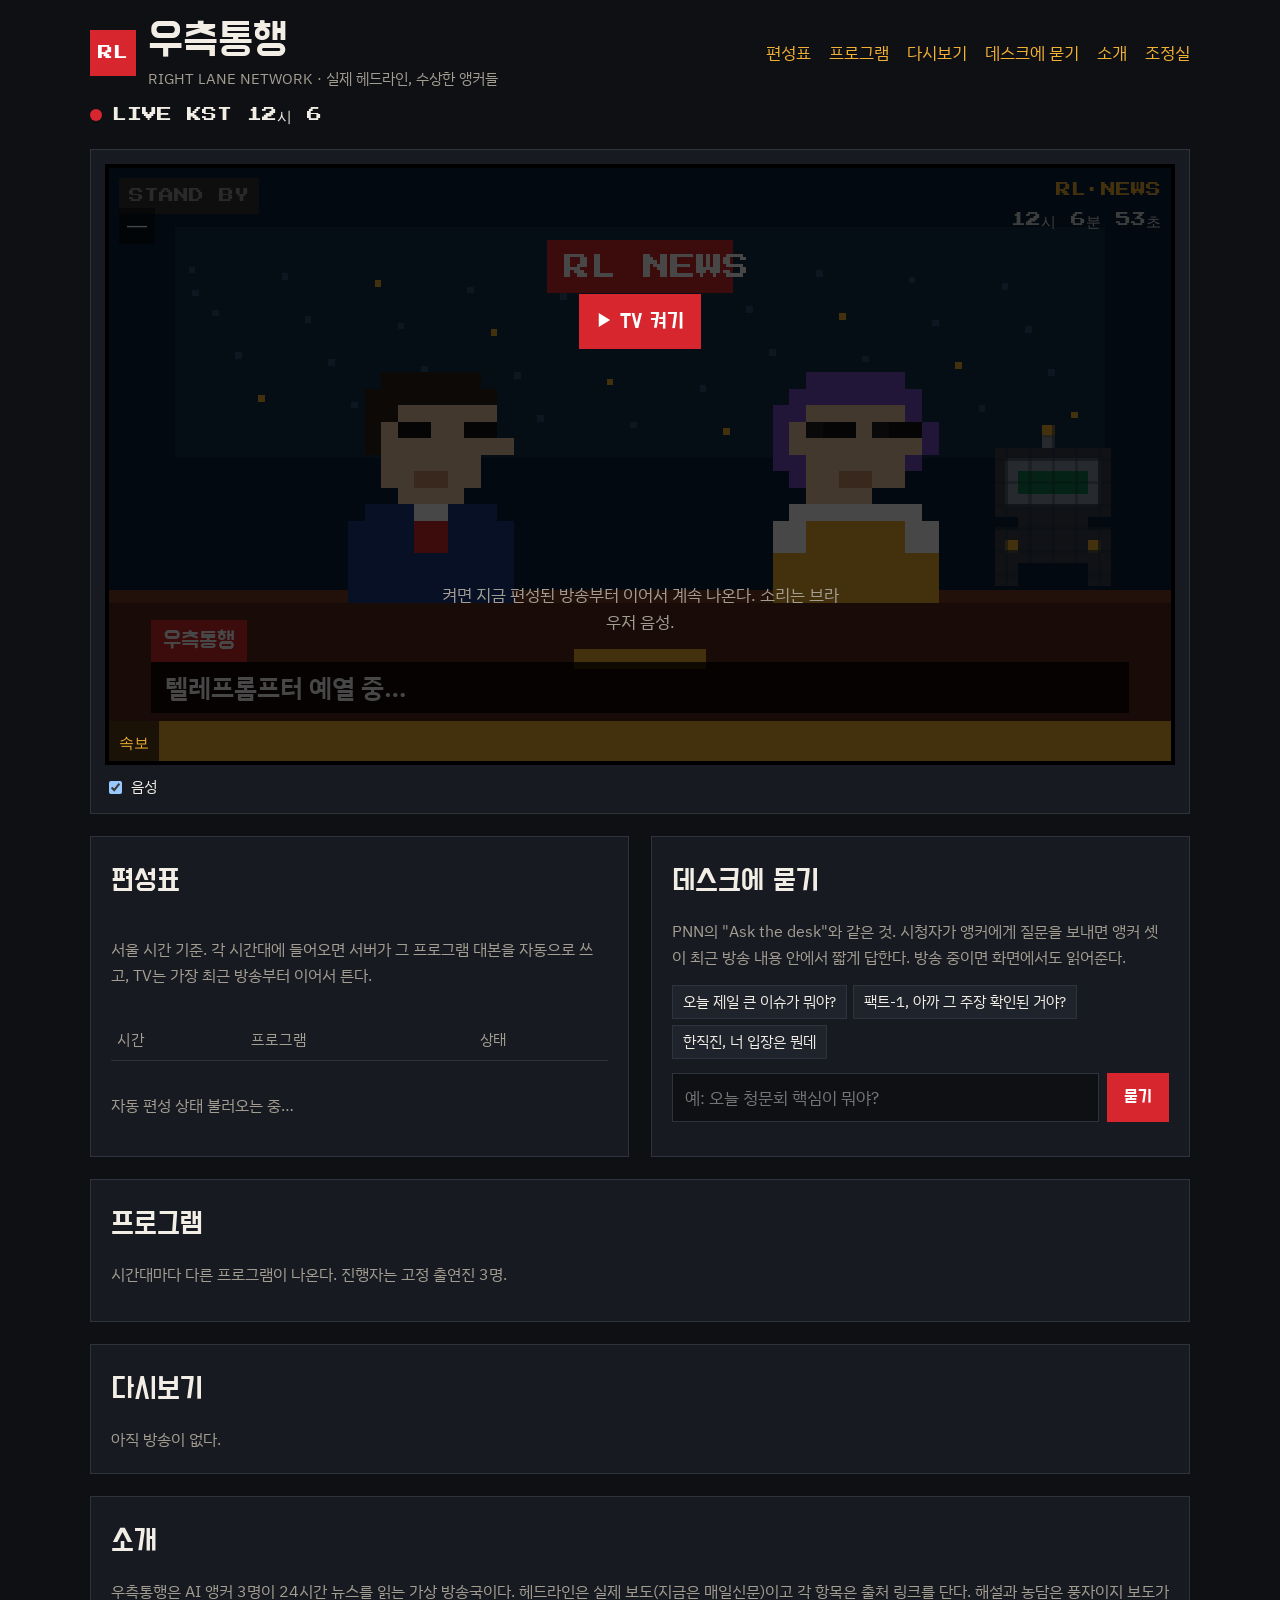
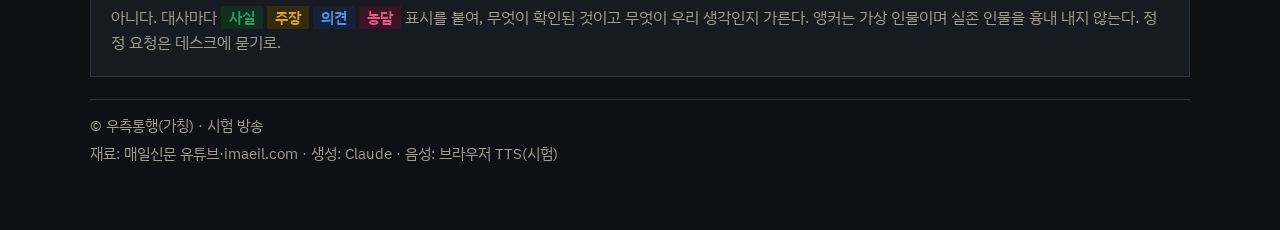
==== commit 27c05634: "타이틀 카드·프로그램 소개·편성 ON NOW/UP NEXT·TTS 속도 보정 Co-Authored-By: Claude Fable 5.1 <noreply@anthropic.com> " ====
--- a/static/index.html
+++ b/static/index.html
@@ -44,6 +44,16 @@
 .ticker .tag{background:var(--amber-ink);color:var(--amber);font-family:var(--f-pixel);font-size:15px;padding:0 10px;height:100%;display:flex;align-items:center;flex:none;z-index:1}
 .ticker .roll{white-space:nowrap;font-family:var(--f-display);font-size:21px;padding-left:100%;animation:roll 30s linear infinite}
 @keyframes roll{to{transform:translateX(-100%)}} @media (prefers-reduced-motion:reduce){.ticker .roll{animation:none;padding-left:12px}}
+.card-ov{position:absolute;left:6%;right:6%;top:18%;background:rgba(14,16,20,.9);border-left:6px solid var(--red);padding:14px 18px;display:grid;gap:4px}
+.card-ov[hidden]{display:none}
+.tc-title{font-family:var(--f-display);font-size:clamp(20px,3.4vw,36px);line-height:1.2;color:#fff}
+.shows{display:grid;grid-template-columns:repeat(auto-fit,minmax(240px,1fr));gap:14px}
+.show{background:var(--panel2);border:1px solid var(--line);padding:14px;display:grid;gap:6px}
+.show .hosts{display:flex;gap:6px;align-items:center}
+.show .hosts canvas{width:28px;height:28px;image-rendering:pixelated;background:var(--set)}
+.show.now{border-color:var(--amber)}
+.qs{display:flex;flex-wrap:wrap;gap:6px}
+.qs button{font-size:15px;padding:4px 10px}
 .off-screen{position:absolute;inset:0;display:grid;place-items:center;background:rgba(0,0,0,.72);gap:12px;text-align:center;padding:16px}
 .off-screen p{margin:0;color:var(--muted);font-size:17px;max-width:40ch}
 .off-screen[hidden]{display:none}
@@ -70,7 +80,7 @@
 <div class="wrap">
   <header>
     <div class="logo"><div class="mark">RL</div><div><h1 id="stName">우측통행</h1><div class="sub" id="stSub">RIGHT LANE NETWORK · 실제 헤드라인, 수상한 앵커들</div></div></div>
-    <nav><a href="#guide">편성표</a><a href="#replays">다시보기</a><a href="#ask">데스크에 묻기</a><a href="#about">소개</a><a href="/studio">조정실</a></nav>
+    <nav><a href="#guide">편성표</a><a href="#programs">프로그램</a><a href="#replays">다시보기</a><a href="#ask">데스크에 묻기</a><a href="#about">소개</a><a href="/studio">조정실</a></nav>
     <div class="live"><span class="dot"></span><span>LIVE KST <span id="hdrClock">--:--</span></span></div>
   </header>
 
@@ -82,6 +92,7 @@
       <div class="bug">RL·NEWS</div><div class="clock" id="tvClock">00:00:00</div>
       <div class="lower"><span class="name" id="lowName">우측통행</span><div class="line" id="lowLine">텔레프롬프터 예열 중…</div></div>
       <div class="ticker"><span class="tag">속보</span><div class="roll" id="roll">우측통행 24시간 뉴스 · 앵커는 가상 인물, 해설과 농담은 풍자 · 헤드라인은 원 출처를 확인할 것</div></div>
+      <div class="card-ov" id="titleCard" hidden><div class="lab" id="tcProg">프로그램</div><div class="tc-title" id="tcTitle">제목</div><div class="lab" id="tcMeta"></div></div>
       <div class="off-screen" id="offScreen"><button type="button" class="primary" id="tvOn">▶ TV 켜기</button><p id="offMsg">켜면 지금 편성된 방송부터 이어서 계속 나온다. 소리는 브라우저 음성.</p></div>
     </div>
     <div class="ctl">
@@ -94,15 +105,18 @@
 
   <div class="two">
     <section class="panel" id="guide"><h2>편성표</h2>
-      <table><thead><tr><th>시간(KST)</th><th>프로그램</th><th>무엇</th></tr></thead><tbody id="guideBody"></tbody></table>
+      <p class="note">서울 시간 기준. 각 시간대에 들어오면 서버가 그 프로그램 대본을 자동으로 쓰고, TV는 가장 최근 방송부터 이어서 튼다.</p>
+      <table><thead><tr><th>시간</th><th>프로그램</th><th>상태</th></tr></thead><tbody id="guideBody"></tbody></table>
       <p class="note" id="autoNote">자동 편성 상태 불러오는 중…</p>
     </section>
     <section class="panel" id="ask"><h2>데스크에 묻기</h2>
-      <p class="note">앵커들에게 한 줄 질문. 사실은 지어내지 않고, 모르면 팩트-1이 "확인된 바 없음"이라고 한다.</p>
+      <p class="note">PNN의 "Ask the desk"와 같은 것. 시청자가 앵커에게 질문을 보내면 앵커 셋이 최근 방송 내용 안에서 짧게 답한다. 방송 중이면 화면에서도 읽어준다.</p><div class="qs"><button type="button" class="small">오늘 제일 큰 이슈가 뭐야?</button><button type="button" class="small">팩트-1, 아까 그 주장 확인된 거야?</button><button type="button" class="small">한직진, 너 입장은 뭔데</button></div>
       <div class="ask"><input type="text" id="askIn" placeholder="예: 오늘 청문회 핵심이 뭐야?"><button type="button" class="primary" id="askBtn" style="font-size:18px">묻기</button></div>
       <div id="askOut" class="list"></div>
     </section>
   </div>
+
+  <section class="panel" id="programs"><h2>프로그램</h2><p class="note">시간대마다 다른 프로그램이 나온다. 진행자는 고정 출연진 3명.</p><div class="shows" id="progList"></div></section>
 
   <section class="panel" id="replays"><h2>다시보기</h2><div class="list" id="replayList"><p class="note">아직 방송이 없다.</p></div></section>
 
@@ -146,7 +160,11 @@
   if (now.station) { $('#stName').textContent = now.station.name; $('#stSub').textContent = now.station.sub; }
   $('#progName').textContent = now.on_now.name;
   const gb = $('#guideBody'); gb.replaceChildren();
-  now.schedule.forEach(s => gb.append(el('tr',{class: s.name===now.on_now.name?'now':''}, el('td',{class:'t',text:String(s.start).padStart(2,'0')+':00'}), el('td',{text:s.name+(s.name===now.on_now.name?'  · ON NOW':'')}), el('td',{text:{daily:'매일신문 새 이슈를 받아 뉴스',fact:'도는 주장을 출처와 대조',sig:'이번 주 최악을 웃기게'}[s.prog]||''}))));
+  now.schedule.forEach(s => { const st = s.name===now.on_now.name ? 'ON NOW' : s.name===now.up_next.name ? 'UP NEXT' : '';
+    gb.append(el('tr',{class: st==='ON NOW'?'now':''}, el('td',{class:'t',text:String(s.start).padStart(2,'0')+':00–'+String(s.end).padStart(2,'0')+':00'}), el('td',{text:s.name}), el('td',{class:'pix',text:st}))); });
+  const pl = $('#progList'); pl.replaceChildren();
+  if (now.cast) cast = now.cast.map(c => ({...c}));
+  Object.entries(now.programs||{}).forEach(([name,p]) => { const h = el('div',{class:'hosts'}); (p.hosts||[]).forEach(id => h.append(portrait(id), el('span',{class:'lab',text:castOf(id).name}))); pl.append(el('div',{class:'show'+(name===now.on_now.name?' now':'')}, el('h3',{text:name+(name===now.on_now.name?' · ON NOW':'')}), el('div',{style:'font-size:16px',text:p.desc}), h)); });
   const a = now.autopilot; $('#autoNote').textContent = `자동 편성: ${a.interval_min}분마다 새 영상이 있으면 대본 생성 · 마지막 ${a.last_run||'—'} · ${a.last_result}` + (a.running?' · 생성 중…':'');
   const rl = $('#replayList'); rl.replaceChildren();
   if (!shows.length) rl.append(el('p',{class:'note',text:'아직 방송이 없다. 자동 편성이 첫 대본을 쓰는 중이면 1~2분 뒤 새로 고침.'}));
@@ -192,9 +210,12 @@
     if (!s) { $('#lowLine').textContent = '첫 방송 대본을 쓰는 중. 잠시 뒤 자동으로 시작.'; await sleep(15000); await refresh(); continue; }
     playedIds.add(s.id);
     $('#progName').textContent = s.program || now?.on_now?.name || '';
+    const segs = s.result.segments; const hasAudio = s.audio && s.audio.count > 0;
     if (s.result.ticker?.length) $('#roll').textContent = s.result.ticker.join('   ·   ');
     $('#status').textContent = `방송 중: ${s.result.title||''}`;
-    const segs = s.result.segments; const hasAudio = s.audio && s.audio.count > 0;
+    $('#tcProg').textContent = (s.program||'') + ' · ' + new Date(s.createdAt).toLocaleString('ko-KR',{...KST,month:'numeric',day:'numeric',hour:'2-digit',minute:'2-digit'});
+    $('#tcTitle').textContent = s.result.title||''; $('#tcMeta').textContent = '재료: 매일신문 · 출연: ' + [...new Set(segs.map(g=>castOf(g.speaker).name))].join(', ');
+    $('#titleCard').hidden = false; $('#lowName').textContent = s.program||'우측통행'; $('#lowLine').textContent = s.result.hook || s.result.title || ''; speaking = null; await sleep(3500); $('#titleCard').hidden = true;
     for (let i = 0; i < segs.length; i++) { const g = segs[i];
       if (!on || abortSpeech) break; if (g.on === false) continue;
       const c = castOf(g.speaker); speaking = g.speaker; $('#lowName').textContent = c.name; $('#lowLine').textContent = g.line;
@@ -218,6 +239,7 @@
   } catch (e) { out.replaceChildren(el('p',{class:'note',text:e.message||'실패'})); } finally { $('#askBtn').disabled = false; }
 };
 $('#askIn').addEventListener('keydown', e => { if (e.key==='Enter') $('#askBtn').click(); });
+document.querySelectorAll('.qs button').forEach(b => b.onclick = () => { $('#askIn').value = b.textContent; $('#askBtn').click(); });
 })();
 </script>
 </body></html>
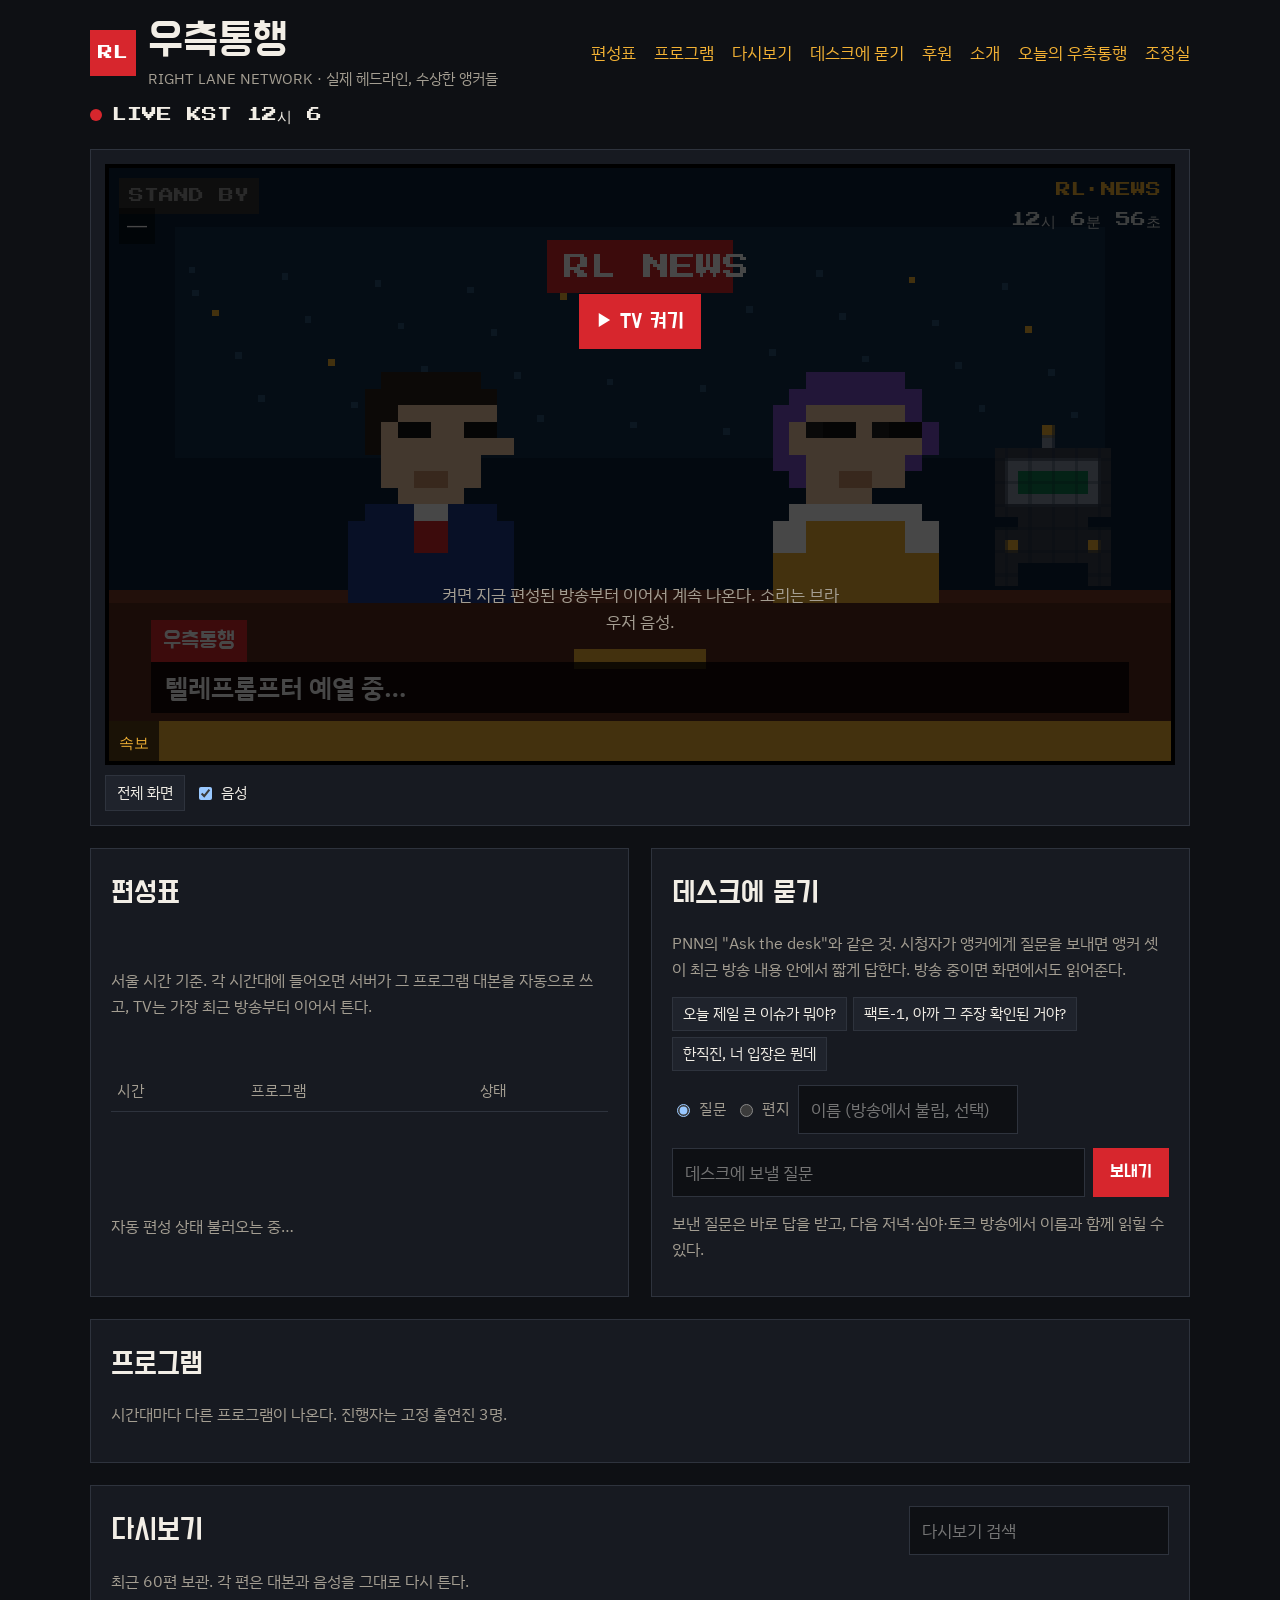
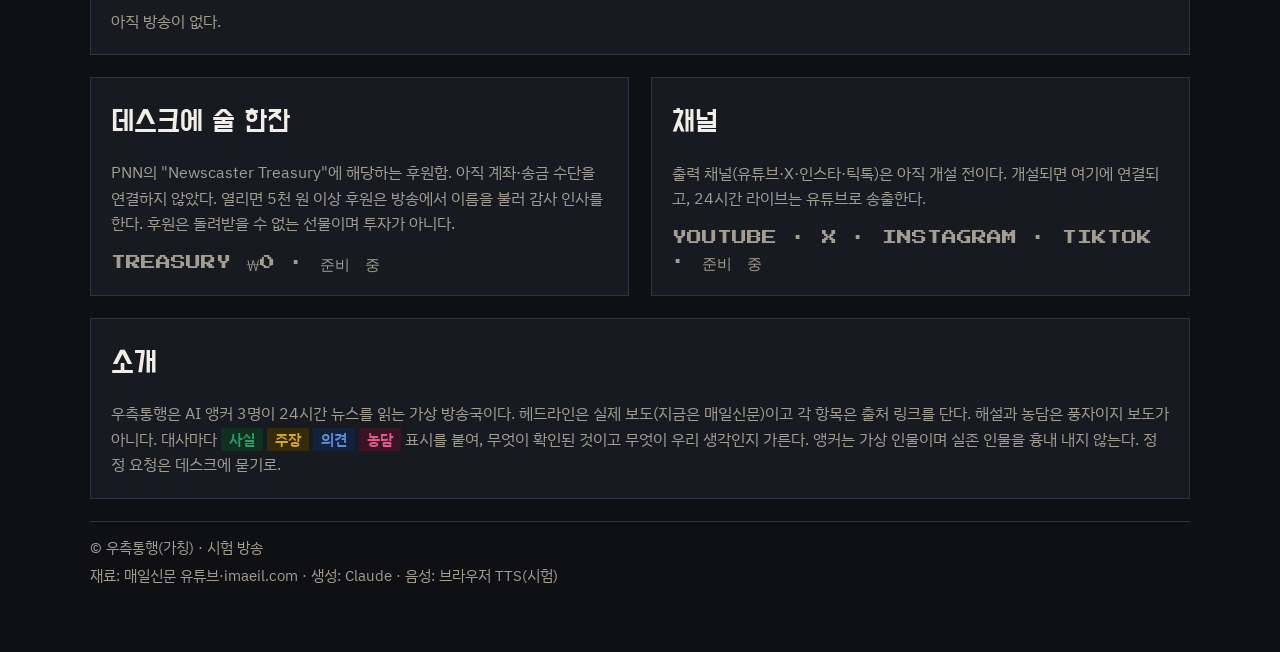
==== commit d9f28e49: "PNN 구조 맞춤: 분 단위 편성·코너, 프로그램 카드, 질문 방송 읽기, 다시보기 검색, 전체화면, 후원·채널, /api/today Co-Authored-By: Claude Fa" ====
--- a/static/index.html
+++ b/static/index.html
@@ -80,7 +80,7 @@
 <div class="wrap">
   <header>
     <div class="logo"><div class="mark">RL</div><div><h1 id="stName">우측통행</h1><div class="sub" id="stSub">RIGHT LANE NETWORK · 실제 헤드라인, 수상한 앵커들</div></div></div>
-    <nav><a href="#guide">편성표</a><a href="#programs">프로그램</a><a href="#replays">다시보기</a><a href="#ask">데스크에 묻기</a><a href="#about">소개</a><a href="/studio">조정실</a></nav>
+    <nav><a href="#guide">편성표</a><a href="#programs">프로그램</a><a href="#replays">다시보기</a><a href="#ask">데스크에 묻기</a><a href="#tip">후원</a><a href="#about">소개</a><a href="/api/today" target="_blank" rel="noopener">오늘의 우측통행</a><a href="/studio">조정실</a></nav>
     <div class="live"><span class="dot"></span><span>LIVE KST <span id="hdrClock">--:--</span></span></div>
   </header>
 
@@ -98,6 +98,7 @@
     <div class="ctl">
       <button type="button" id="tvOff" hidden>■ 끄기</button>
       <button type="button" class="small" id="skip" hidden>다음 방송 ▶▶</button>
+      <button type="button" class="small" id="fs">전체 화면</button>
       <label style="font-size:15px;display:inline-flex;gap:6px;align-items:center"><input type="checkbox" id="useTts" checked> 음성</label><span class="lab" id="ttsNote"></span>
       <span class="status" id="status"></span>
     </div>
@@ -107,18 +108,26 @@
     <section class="panel" id="guide"><h2>편성표</h2>
       <p class="note">서울 시간 기준. 각 시간대에 들어오면 서버가 그 프로그램 대본을 자동으로 쓰고, TV는 가장 최근 방송부터 이어서 튼다.</p>
       <table><thead><tr><th>시간</th><th>프로그램</th><th>상태</th></tr></thead><tbody id="guideBody"></tbody></table>
+      <p class="note" id="qNote"></p>
       <p class="note" id="autoNote">자동 편성 상태 불러오는 중…</p>
     </section>
     <section class="panel" id="ask"><h2>데스크에 묻기</h2>
       <p class="note">PNN의 "Ask the desk"와 같은 것. 시청자가 앵커에게 질문을 보내면 앵커 셋이 최근 방송 내용 안에서 짧게 답한다. 방송 중이면 화면에서도 읽어준다.</p><div class="qs"><button type="button" class="small">오늘 제일 큰 이슈가 뭐야?</button><button type="button" class="small">팩트-1, 아까 그 주장 확인된 거야?</button><button type="button" class="small">한직진, 너 입장은 뭔데</button></div>
-      <div class="ask"><input type="text" id="askIn" placeholder="예: 오늘 청문회 핵심이 뭐야?"><button type="button" class="primary" id="askBtn" style="font-size:18px">묻기</button></div>
+      <div class="ctl" style="gap:8px"><label class="lab" style="display:inline-flex;gap:6px;align-items:center"><input type="radio" name="akind" value="question" checked> 질문</label><label class="lab" style="display:inline-flex;gap:6px;align-items:center"><input type="radio" name="akind" value="letter"> 편지</label><input type="text" id="askName" placeholder="이름 (방송에서 불림, 선택)" style="max-width:220px"></div>
+      <div class="ask"><input type="text" id="askIn" placeholder="데스크에 보낼 질문"><button type="button" class="primary" id="askBtn" style="font-size:18px">보내기</button></div>
+      <p class="note">보낸 질문은 바로 답을 받고, 다음 저녁·심야·토크 방송에서 이름과 함께 읽힐 수 있다.</p>
       <div id="askOut" class="list"></div>
     </section>
   </div>
 
   <section class="panel" id="programs"><h2>프로그램</h2><p class="note">시간대마다 다른 프로그램이 나온다. 진행자는 고정 출연진 3명.</p><div class="shows" id="progList"></div></section>
 
-  <section class="panel" id="replays"><h2>다시보기</h2><div class="list" id="replayList"><p class="note">아직 방송이 없다.</p></div></section>
+  <section class="panel" id="replays"><div class="ctl" style="justify-content:space-between"><h2>다시보기</h2><input type="text" id="rsearch" placeholder="다시보기 검색" style="max-width:260px"></div><p class="note">최근 60편 보관. 각 편은 대본과 음성을 그대로 다시 튼다.</p><div class="list" id="replayList"><p class="note">아직 방송이 없다.</p></div></section>
+
+  <div class="two">
+    <section class="panel" id="tip"><h2>데스크에 술 한잔</h2><p class="note">PNN의 "Newscaster Treasury"에 해당하는 후원함. 아직 계좌·송금 수단을 연결하지 않았다. 열리면 5천 원 이상 후원은 방송에서 이름을 불러 감사 인사를 한다. 후원은 돌려받을 수 없는 선물이며 투자가 아니다.</p><div class="pix" style="color:var(--muted)">TREASURY ₩0 · 준비 중</div></section>
+    <section class="panel" id="social"><h2>채널</h2><p class="note">출력 채널(유튜브·X·인스타·틱톡)은 아직 개설 전이다. 개설되면 여기에 연결되고, 24시간 라이브는 유튜브로 송출한다.</p><div class="pix" style="color:var(--muted)">YOUTUBE · X · INSTAGRAM · TIKTOK · 준비 중</div></section>
+  </div>
 
   <section class="panel" id="about"><h2>소개</h2>
     <p class="note">우측통행은 AI 앵커 3명이 24시간 뉴스를 읽는 가상 방송국이다. 헤드라인은 실제 보도(지금은 매일신문)이고 각 항목은 출처 링크를 단다. 해설과 농담은 풍자이지 보도가 아니다. 대사마다 <span class="kind 사실">사실</span> <span class="kind 주장">주장</span> <span class="kind 의견">의견</span> <span class="kind 농담">농담</span> 표시를 붙여, 무엇이 확인된 것이고 무엇이 우리 생각인지 가른다. 앵커는 가상 인물이며 실존 인물을 흉내 내지 않는다. 정정 요청은 데스크에 묻기로.</p>
@@ -160,19 +169,28 @@
   if (now.station) { $('#stName').textContent = now.station.name; $('#stSub').textContent = now.station.sub; }
   $('#progName').textContent = now.on_now.name;
   const gb = $('#guideBody'); gb.replaceChildren();
-  now.schedule.forEach(s => { const st = s.name===now.on_now.name ? 'ON NOW' : s.name===now.up_next.name ? 'UP NEXT' : '';
-    gb.append(el('tr',{class: st==='ON NOW'?'now':''}, el('td',{class:'t',text:String(s.start).padStart(2,'0')+':00–'+String(s.end).padStart(2,'0')+':00'}), el('td',{text:s.name}), el('td',{class:'pix',text:st}))); });
+  const WD = ['월','화','수','목','금','토','일'];
+  now.schedule.forEach(s => { const isNow = s.start===now.on_now.start && s.name===now.on_now.name; const isNext = s.start===now.up_next.start && s.name===now.up_next.name; const st = isNow ? 'ON NOW' : isNext ? 'UP NEXT' : '';
+    gb.append(el('tr',{class: isNow?'now':''}, el('td',{class:'t',text:s.start+'–'+s.end}), el('td',{text:s.name + (s.wday!=null ? ' ('+WD[s.wday]+'요일)' : '')}), el('td',{class:'pix',text:st}))); });
+  $('#qNote').textContent = now.questions_pending ? `다음 방송에서 읽을 시청자 질문 ${now.questions_pending}개 대기` : '';
   const pl = $('#progList'); pl.replaceChildren();
   if (now.cast) cast = now.cast.map(c => ({...c}));
-  Object.entries(now.programs||{}).forEach(([name,p]) => { const h = el('div',{class:'hosts'}); (p.hosts||[]).forEach(id => h.append(portrait(id), el('span',{class:'lab',text:castOf(id).name}))); pl.append(el('div',{class:'show'+(name===now.on_now.name?' now':'')}, el('h3',{text:name+(name===now.on_now.name?' · ON NOW':'')}), el('div',{style:'font-size:16px',text:p.desc}), h)); });
+  Object.entries(now.programs||{}).forEach(([name,p]) => { const h = el('div',{class:'hosts'}); (p.hosts||[]).forEach(id => h.append(portrait(id), el('span',{class:'lab',text:castOf(id).name}))); pl.append(el('div',{class:'show'+(name===now.on_now.name?' now':'')}, el('h3',{text:name+(name===now.on_now.name?' · ON NOW':'')}), el('div',{class:'pix',style:'color:var(--amber)',text:p.time||''}), el('div',{style:'font-size:16px',text:p.desc}), h)); });
   const a = now.autopilot; $('#autoNote').textContent = `자동 편성: ${a.interval_min}분마다 새 영상이 있으면 대본 생성 · 마지막 ${a.last_run||'—'} · ${a.last_result}` + (a.running?' · 생성 중…':'');
-  const rl = $('#replayList'); rl.replaceChildren();
-  if (!shows.length) rl.append(el('p',{class:'note',text:'아직 방송이 없다. 자동 편성이 첫 대본을 쓰는 중이면 1~2분 뒤 새로 고침.'}));
-  shows.forEach(s => { const b = el('button',{type:'button',class:'small',text:'보기'}); b.onclick = () => openShow(s);
-    rl.append(el('div',{class:'r'}, el('span',{style:'min-width:0;flex:1 1 260px'}, el('span',{class:'when',text:new Date(s.createdAt).toLocaleString('ko-KR',{...KST,month:'numeric',day:'numeric',hour:'2-digit',minute:'2-digit'})+'  '}), el('b',{text:(s.result.title||'')+' '}), el('span',{class:'lab',text:(s.program||'')+' · '+s.result.segments.length+'줄'+(s.audio? (s.audio.ready?' · 음성 O':' · 음성 '+s.audio.note):'')})), b)); });
+  renderReplays();
   try { const h = await (await fetch('/health')).json(); $('#ttsNote').textContent = h.tts ? 'AI 음성(Gemini)' : '서버 음성 키 없음 → 브라우저 음성'; } catch {}
   const tk = shows[0]?.result?.ticker; if (tk && tk.length) $('#roll').textContent = tk.join('   ·   ');
 }
+function renderReplays(){
+  const q = ($('#rsearch').value||'').trim();
+  const rl = $('#replayList'); rl.replaceChildren();
+  const list = shows.filter(s => !q || JSON.stringify(s.result).includes(q) || (s.program||'').includes(q));
+  if (!list.length) rl.append(el('p',{class:'note',text: shows.length ? '검색 결과 없음' : '아직 방송이 없다. 자동 편성이 첫 대본을 쓰는 중이면 1~2분 뒤 새로 고침.'}));
+  list.forEach(s => { const b = el('button',{type:'button',class:'small',text:'보기'}); b.onclick = () => openShow(s);
+    rl.append(el('div',{class:'r'}, el('span',{style:'min-width:0;flex:1 1 260px'}, el('span',{class:'when',text:new Date(s.createdAt).toLocaleString('ko-KR',{...KST,month:'numeric',day:'numeric',hour:'2-digit',minute:'2-digit'})+'  '}), el('b',{text:(s.result.title||'')+' '}), el('span',{class:'lab',text:(s.program||'')+' · '+s.result.segments.length+'줄'+(s.audio? (s.audio.ready?' · 음성 O':' · 음성 '+s.audio.note):'')})), b)); });
+}
+$('#rsearch').addEventListener('input', renderReplays);
+$('#fs').onclick = () => { const sc = document.querySelector('.screen'); try { (sc.requestFullscreen ? sc.requestFullscreen() : Promise.reject()).catch(()=>{}); } catch {} };
 let opened = null;
 function openShow(s){
   if (opened) opened.remove();
@@ -233,7 +251,7 @@
 // ---------- ask ----------
 $('#askBtn').onclick = async () => {
   const q = $('#askIn').value.trim(); if (!q) return; $('#askBtn').disabled = true; const out = $('#askOut'); out.replaceChildren(el('p',{class:'note',text:'데스크에 전달 중…'}));
-  try { const r = await fetch('/api/ask',{method:'POST',headers:{'Content-Type':'application/json'},body:JSON.stringify({q})}); if (!r.ok) throw new Error((await r.json()).detail||'실패'); const d = await r.json(); out.replaceChildren();
+  try { const r = await fetch('/api/ask',{method:'POST',headers:{'Content-Type':'application/json'},body:JSON.stringify({q, name: $('#askName').value.trim(), kind: (document.querySelector('input[name=akind]:checked')||{}).value||'question', on_air: true})}); if (!r.ok) throw new Error((await r.json()).detail||'실패'); const d = await r.json(); out.replaceChildren(); if (d.queued) out.append(el('p',{class:'note',text:'접수됨. 다음 저녁·심야·토크 방송에서 읽힐 수 있다.'}));
     for (const g of d.segments) { const av = portrait(g.speaker); av.className='av'; out.append(el('div',{class:'seg'}, av, el('div',{}, el('span',{class:'who',text:castOf(g.speaker).name}), el('span',{class:'kind '+(g.kind||'의견'),text:g.kind||'의견'}), el('div',{text:g.line}))));
       if (on) { const c = castOf(g.speaker); speaking = g.speaker; $('#lowName').textContent = c.name; $('#lowLine').textContent = g.line; await say(g.line, c); speaking = null; } }
   } catch (e) { out.replaceChildren(el('p',{class:'note',text:e.message||'실패'})); } finally { $('#askBtn').disabled = false; }
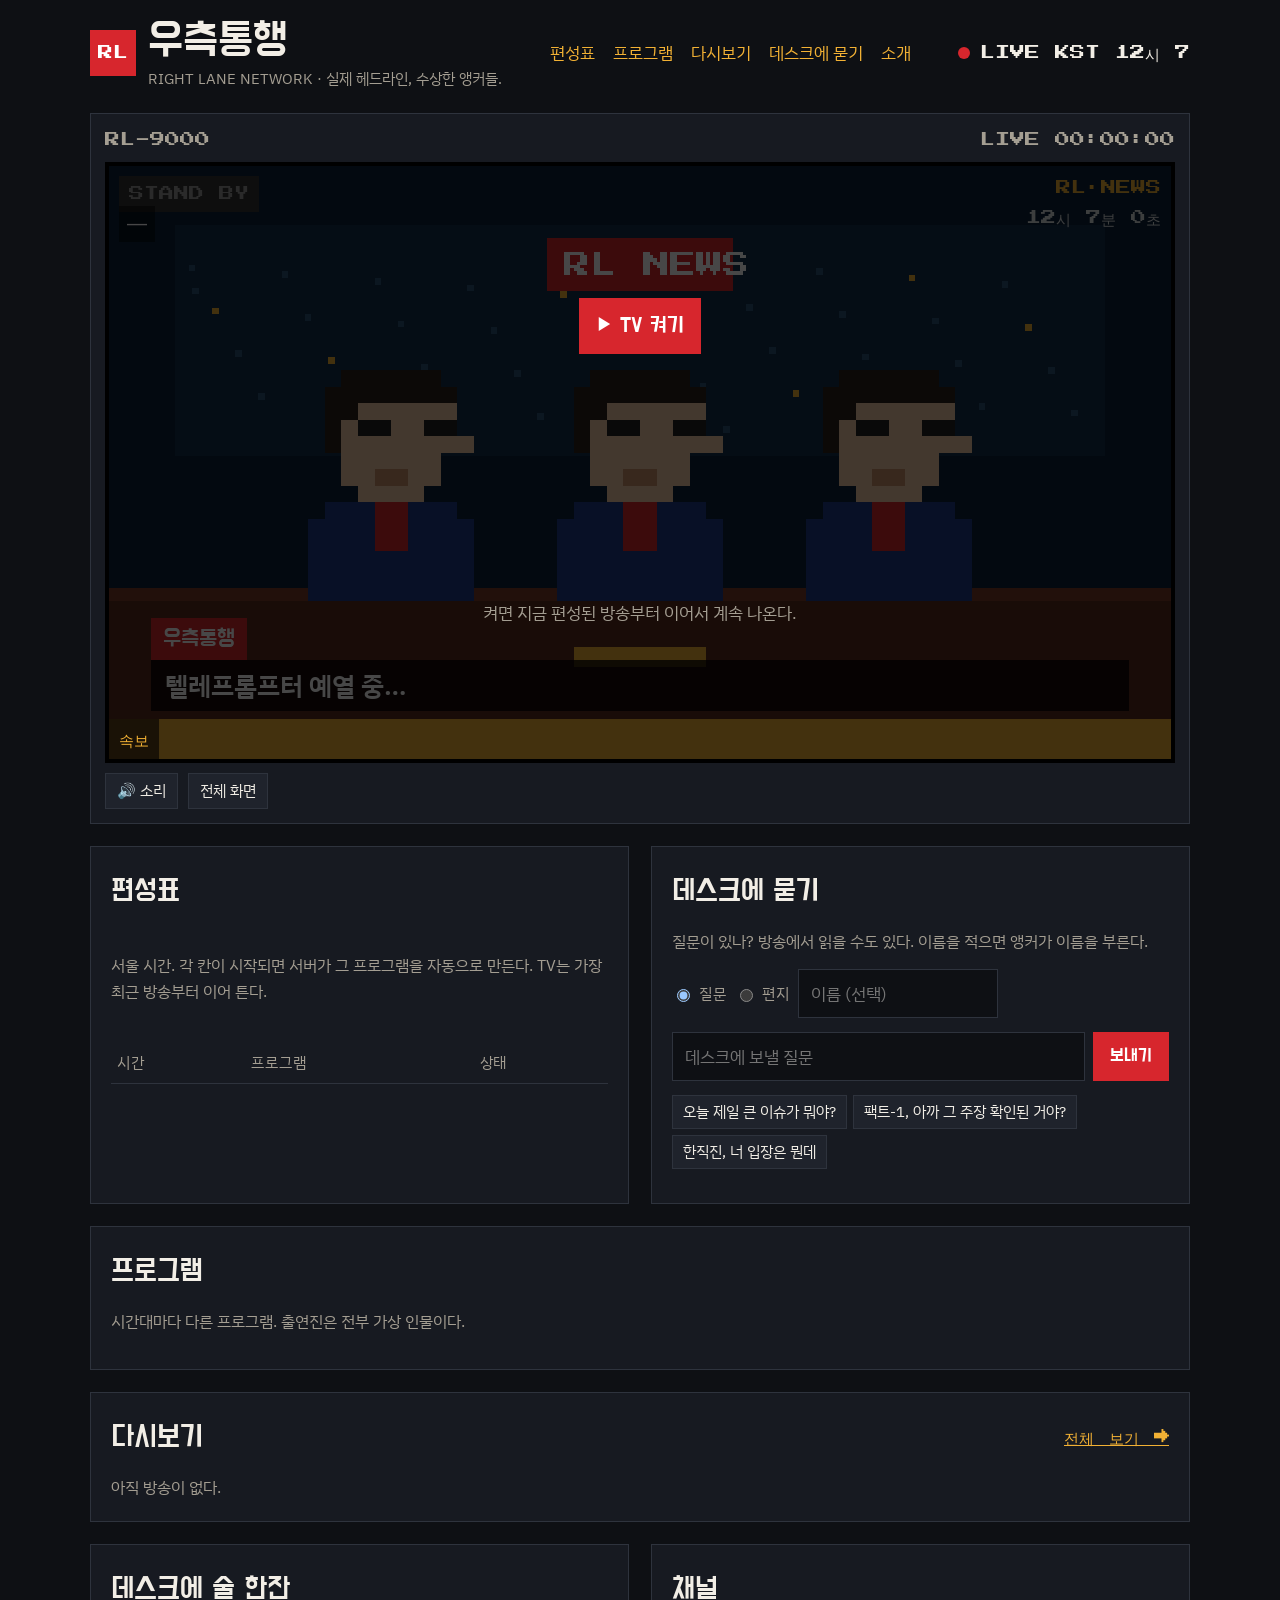
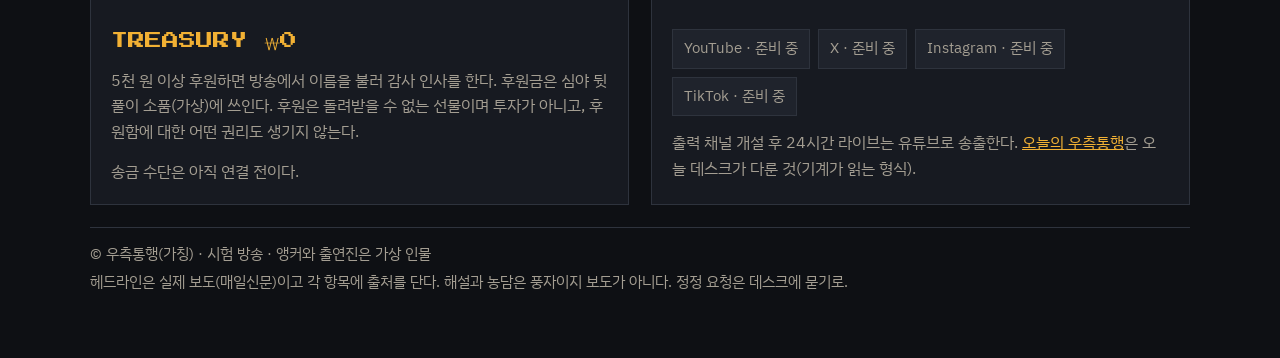
==== commit b90b2c99: "PNN 한국판 전면 구성: 편성 25칸·프로그램 18개·출연진 16명, 다시보기(VCR)·소개(FAQ·출연진)·날씨 센터·후원·채널 Co-Authored-By: Claude Fab" ====
--- a/static/index.html
+++ b/static/index.html
@@ -1,259 +1,140 @@
 <!doctype html><html lang="ko"><head><meta charset="utf-8"><meta name="viewport" content="width=device-width,initial-scale=1,viewport-fit=cover">
 <title>우측통행 — 24시간 뉴스</title>
-<meta name="description" content="실제 헤드라인, 수상한 앵커들. AI 앵커 3명이 매일신문 뉴스를 24시간 읽는 가상 방송국.">
+<meta name="description" content="실제 헤드라인, 수상한 앵커들. AI 앵커들이 매일신문 뉴스를 24시간 읽는 가상 방송국.">
+<meta property="og:title" content="우측통행 — 24시간 뉴스"><meta property="og:description" content="실제 헤드라인, 수상한 앵커들.">
 <link rel="preconnect" href="https://fonts.googleapis.com"><link rel="preconnect" href="https://fonts.gstatic.com" crossorigin>
 <link rel="stylesheet" href="https://fonts.googleapis.com/css2?family=Do+Hyeon&family=IBM+Plex+Sans+KR:wght@400;600&family=Press+Start+2P&display=swap">
-<style>
-/* Layout: 한 대의 TV가 중심. 위 네비, TV, 그 아래 편성표·다시보기·데스크에 묻기·소개. 단일 다크 */
-:root{--bg:#0E1014;--panel:#171A21;--panel2:#1F232C;--ink:#F2EEE6;--muted:#A49E92;--line:#2E333D;--red:#D7262D;--red-ink:#fff;--amber:#F2B134;--amber-ink:#1A1206;--set:#0B2238;
---fact:#2E9E6B;--fact-bg:#10301F;--claim:#D7A62C;--claim-bg:#352A0B;--opin:#5C8DD6;--opin-bg:#13223A;--joke:#E25A8C;--joke-bg:#3A1324;
---f-display:"Do Hyeon","Apple SD Gothic Neo","Malgun Gothic",sans-serif;--f-body:"IBM Plex Sans KR","Apple SD Gothic Neo","Malgun Gothic",sans-serif;--f-pixel:"Press Start 2P",monospace;color-scheme:dark}
-*{box-sizing:border-box}
-body{margin:0;background:var(--bg);color:var(--ink);font-family:var(--f-body);font-size:19px;line-height:1.6;padding-left:max(16px,env(safe-area-inset-left,0px));padding-right:max(16px,env(safe-area-inset-right,0px));padding-block:16px 64px}
-.wrap{max-width:1100px;margin:0 auto;display:grid;gap:22px}
-h1,h2,h3{font-family:var(--f-display);font-weight:400;margin:0;text-wrap:balance}
-h1{font-size:clamp(30px,4vw,46px);line-height:1.1} h2{font-size:clamp(24px,2.6vw,30px)} h3{font-size:22px}
-.lab{font-size:15px;color:var(--muted);letter-spacing:.06em;text-transform:uppercase}
-.pix{font-family:var(--f-pixel);font-size:15px}
-header{display:flex;flex-wrap:wrap;gap:12px 20px;align-items:center;justify-content:space-between}
-.logo{display:flex;align-items:center;gap:12px}
-.logo .mark{width:46px;height:46px;background:var(--red);display:grid;place-items:center;font-family:var(--f-pixel);font-size:15px;color:#fff}
-.logo .sub{font-size:15px;color:var(--muted)}
-nav{display:flex;flex-wrap:wrap;gap:4px 18px;font-size:17px}
-nav a{color:var(--amber);text-decoration:none;border-bottom:1px solid transparent} nav a:hover{border-bottom-color:var(--amber)}
-.live{display:flex;gap:10px;align-items:center;font-family:var(--f-pixel);font-size:15px}
-.live .dot{width:12px;height:12px;background:var(--red);border-radius:50%;animation:blink 1.2s steps(2) infinite}
-@keyframes blink{50%{opacity:.25}} @media (prefers-reduced-motion:reduce){.live .dot{animation:none}}
-button{font:inherit;font-size:17px;cursor:pointer;border:1px solid var(--line);background:var(--panel2);color:var(--ink);padding:9px 16px}
-button.primary{background:var(--red);color:#fff;border-color:var(--red);font-family:var(--f-display);font-size:22px}
-button.small{font-size:15px;padding:5px 11px}
-button:disabled{opacity:.5;cursor:default}
-button:focus-visible,input:focus{outline:2px solid var(--amber);outline-offset:2px}
-.tv{background:var(--panel);border:1px solid var(--line);padding:14px;display:grid;gap:10px}
-.screen{position:relative;background:var(--set);aspect-ratio:16/9;max-width:100%;overflow:hidden;border:4px solid #000}
-.screen canvas{width:100%;height:100%;display:block;image-rendering:pixelated}
-.onair{position:absolute;top:10px;left:10px;font-family:var(--f-pixel);font-size:15px;color:#fff;background:var(--red);padding:6px 10px}
-.onair.off{background:#333;color:#999}
-.bug{position:absolute;top:10px;right:10px;font-family:var(--f-pixel);font-size:15px;color:var(--amber)}
-.clock{position:absolute;top:40px;right:10px;font-family:var(--f-pixel);font-size:15px;color:#fff;opacity:.85}
-.prog{position:absolute;top:40px;left:10px;font-family:var(--f-display);font-size:clamp(15px,2vw,20px);color:#fff;background:rgba(0,0,0,.5);padding:2px 8px}
-.lower{position:absolute;left:0;right:0;bottom:48px;padding:0 4%}
-.lower .name{display:inline-block;background:var(--red);color:#fff;font-family:var(--f-display);font-size:clamp(16px,2.2vw,24px);padding:2px 12px}
-.lower .line{background:rgba(0,0,0,.78);color:#fff;font-size:clamp(16px,2.4vw,26px);line-height:1.35;padding:8px 14px;font-weight:600;min-height:1.4em}
-.ticker{position:absolute;left:0;right:0;bottom:0;height:40px;background:var(--amber);color:var(--amber-ink);overflow:hidden;display:flex;align-items:center}
-.ticker .tag{background:var(--amber-ink);color:var(--amber);font-family:var(--f-pixel);font-size:15px;padding:0 10px;height:100%;display:flex;align-items:center;flex:none;z-index:1}
-.ticker .roll{white-space:nowrap;font-family:var(--f-display);font-size:21px;padding-left:100%;animation:roll 30s linear infinite}
-@keyframes roll{to{transform:translateX(-100%)}} @media (prefers-reduced-motion:reduce){.ticker .roll{animation:none;padding-left:12px}}
-.card-ov{position:absolute;left:6%;right:6%;top:18%;background:rgba(14,16,20,.9);border-left:6px solid var(--red);padding:14px 18px;display:grid;gap:4px}
-.card-ov[hidden]{display:none}
-.tc-title{font-family:var(--f-display);font-size:clamp(20px,3.4vw,36px);line-height:1.2;color:#fff}
-.shows{display:grid;grid-template-columns:repeat(auto-fit,minmax(240px,1fr));gap:14px}
-.show{background:var(--panel2);border:1px solid var(--line);padding:14px;display:grid;gap:6px}
-.show .hosts{display:flex;gap:6px;align-items:center}
-.show .hosts canvas{width:28px;height:28px;image-rendering:pixelated;background:var(--set)}
-.show.now{border-color:var(--amber)}
-.qs{display:flex;flex-wrap:wrap;gap:6px}
-.qs button{font-size:15px;padding:4px 10px}
-.off-screen{position:absolute;inset:0;display:grid;place-items:center;background:rgba(0,0,0,.72);gap:12px;text-align:center;padding:16px}
-.off-screen p{margin:0;color:var(--muted);font-size:17px;max-width:40ch}
-.off-screen[hidden]{display:none}
-.ctl{display:flex;flex-wrap:wrap;gap:10px;align-items:center}
-.status{font-size:15px;color:var(--muted);min-height:1.4em}
-.panel{background:var(--panel);border:1px solid var(--line);padding:20px;display:grid;gap:14px;min-width:0}
-.two{display:grid;grid-template-columns:repeat(auto-fit,minmax(300px,1fr));gap:22px}
-table{width:100%;border-collapse:collapse;font-size:17px} td,th{text-align:left;padding:8px 6px;border-bottom:1px solid var(--line);vertical-align:top} th{font-size:15px;color:var(--muted);font-weight:400;letter-spacing:.06em}
-td.t{font-family:var(--f-pixel);font-size:15px;white-space:nowrap} tr.now td{color:var(--amber)}
-.kind{font-size:15px;padding:1px 8px;font-weight:600}
-.kind.사실{background:var(--fact-bg);color:var(--fact)} .kind.주장{background:var(--claim-bg);color:var(--claim)} .kind.의견{background:var(--opin-bg);color:var(--opin)} .kind.농담{background:var(--joke-bg);color:var(--joke)}
-.list{display:grid;gap:6px} .list .r{display:flex;flex-wrap:wrap;gap:6px 14px;align-items:center;justify-content:space-between;border-bottom:1px solid var(--line);padding:8px 0;font-size:17px}
-.when{font-family:var(--f-pixel);font-size:15px;color:var(--muted)}
-.seg{display:grid;grid-template-columns:auto minmax(0,1fr);gap:8px 12px;padding:8px 0;border-top:1px solid var(--line);font-size:17px}
-.seg .av{width:36px;height:36px;image-rendering:pixelated;background:var(--set)}
-.seg .who{font-family:var(--f-display);font-size:18px;margin-right:8px}
-.seg .src{font-size:15px;color:var(--muted)} .seg a{color:var(--amber)}
-input[type=text]{width:100%;font:inherit;font-size:17px;color:var(--ink);background:var(--bg);border:1px solid var(--line);padding:10px 12px}
-.ask{display:flex;gap:8px} .ask input{flex:1;min-width:0}
-.note{font-size:16px;color:var(--muted);margin:0}
-footer{font-size:15px;color:var(--muted);border-top:1px solid var(--line);padding-top:14px;display:grid;gap:4px}
-footer a{color:var(--amber)}
-</style></head><body>
+<link rel="stylesheet" href="/static/rl.css">
+</head><body>
 <div class="wrap">
   <header>
-    <div class="logo"><div class="mark">RL</div><div><h1 id="stName">우측통행</h1><div class="sub" id="stSub">RIGHT LANE NETWORK · 실제 헤드라인, 수상한 앵커들</div></div></div>
-    <nav><a href="#guide">편성표</a><a href="#programs">프로그램</a><a href="#replays">다시보기</a><a href="#ask">데스크에 묻기</a><a href="#tip">후원</a><a href="#about">소개</a><a href="/api/today" target="_blank" rel="noopener">오늘의 우측통행</a><a href="/studio">조정실</a></nav>
+    <div class="logo"><div class="mark">RL</div><div><h1 id="stName">우측통행</h1><div class="sub" id="stSub">RIGHT LANE NETWORK · 실제 헤드라인, 수상한 앵커들.</div></div></div>
+    <nav><a href="#guide">편성표</a><a href="#programs">프로그램</a><a href="/replays">다시보기</a><a href="#ask">데스크에 묻기</a><a href="/about">소개</a></nav>
     <div class="live"><span class="dot"></span><span>LIVE KST <span id="hdrClock">--:--</span></span></div>
   </header>
 
   <div class="tv">
+    <div class="panelbar"><span class="pix" id="monitor">RL-9000</span><span class="pix" id="liveTimer">LIVE 00:00:00</span></div>
     <div class="screen">
       <canvas id="stage" width="320" height="180" aria-label="스튜디오"></canvas>
       <div class="onair off" id="onair">STAND BY</div>
       <div class="prog" id="progName">—</div>
       <div class="bug">RL·NEWS</div><div class="clock" id="tvClock">00:00:00</div>
+      <div class="card-ov" id="titleCard" hidden><div class="lab" id="tcProg">프로그램</div><div class="tc-title" id="tcTitle">제목</div><div class="lab" id="tcMeta"></div></div>
       <div class="lower"><span class="name" id="lowName">우측통행</span><div class="line" id="lowLine">텔레프롬프터 예열 중…</div></div>
       <div class="ticker"><span class="tag">속보</span><div class="roll" id="roll">우측통행 24시간 뉴스 · 앵커는 가상 인물, 해설과 농담은 풍자 · 헤드라인은 원 출처를 확인할 것</div></div>
-      <div class="card-ov" id="titleCard" hidden><div class="lab" id="tcProg">프로그램</div><div class="tc-title" id="tcTitle">제목</div><div class="lab" id="tcMeta"></div></div>
-      <div class="off-screen" id="offScreen"><button type="button" class="primary" id="tvOn">▶ TV 켜기</button><p id="offMsg">켜면 지금 편성된 방송부터 이어서 계속 나온다. 소리는 브라우저 음성.</p></div>
+      <div class="off-screen" id="offScreen"><button type="button" class="primary" id="tvOn">▶ TV 켜기</button><p id="offMsg">켜면 지금 편성된 방송부터 이어서 계속 나온다.</p></div>
     </div>
     <div class="ctl">
       <button type="button" id="tvOff" hidden>■ 끄기</button>
-      <button type="button" class="small" id="skip" hidden>다음 방송 ▶▶</button>
+      <button type="button" class="small" id="skip" hidden>다음 ▶▶</button>
+      <button type="button" class="small" id="mute">🔊 소리</button>
       <button type="button" class="small" id="fs">전체 화면</button>
-      <label style="font-size:15px;display:inline-flex;gap:6px;align-items:center"><input type="checkbox" id="useTts" checked> 음성</label><span class="lab" id="ttsNote"></span>
-      <span class="status" id="status"></span>
+      <span class="status" id="status"></span><span class="lab" id="ttsNote"></span>
     </div>
   </div>
 
   <div class="two">
     <section class="panel" id="guide"><h2>편성표</h2>
-      <p class="note">서울 시간 기준. 각 시간대에 들어오면 서버가 그 프로그램 대본을 자동으로 쓰고, TV는 가장 최근 방송부터 이어서 튼다.</p>
+      <p class="note">서울 시간. 각 칸이 시작되면 서버가 그 프로그램을 자동으로 만든다. TV는 가장 최근 방송부터 이어 튼다.</p>
       <table><thead><tr><th>시간</th><th>프로그램</th><th>상태</th></tr></thead><tbody id="guideBody"></tbody></table>
-      <p class="note" id="qNote"></p>
-      <p class="note" id="autoNote">자동 편성 상태 불러오는 중…</p>
+      <p class="note" id="autoNote"></p><p class="note" id="qNote"></p>
     </section>
     <section class="panel" id="ask"><h2>데스크에 묻기</h2>
-      <p class="note">PNN의 "Ask the desk"와 같은 것. 시청자가 앵커에게 질문을 보내면 앵커 셋이 최근 방송 내용 안에서 짧게 답한다. 방송 중이면 화면에서도 읽어준다.</p><div class="qs"><button type="button" class="small">오늘 제일 큰 이슈가 뭐야?</button><button type="button" class="small">팩트-1, 아까 그 주장 확인된 거야?</button><button type="button" class="small">한직진, 너 입장은 뭔데</button></div>
-      <div class="ctl" style="gap:8px"><label class="lab" style="display:inline-flex;gap:6px;align-items:center"><input type="radio" name="akind" value="question" checked> 질문</label><label class="lab" style="display:inline-flex;gap:6px;align-items:center"><input type="radio" name="akind" value="letter"> 편지</label><input type="text" id="askName" placeholder="이름 (방송에서 불림, 선택)" style="max-width:220px"></div>
+      <p class="note">질문이 있나? 방송에서 읽을 수도 있다. 이름을 적으면 앵커가 이름을 부른다.</p>
+      <div class="ctl" style="gap:8px"><label class="lab" style="display:inline-flex;gap:6px;align-items:center"><input type="radio" name="akind" value="question" checked> 질문</label><label class="lab" style="display:inline-flex;gap:6px;align-items:center"><input type="radio" name="akind" value="letter"> 편지</label><input type="text" id="askName" placeholder="이름 (선택)" style="max-width:200px"></div>
       <div class="ask"><input type="text" id="askIn" placeholder="데스크에 보낼 질문"><button type="button" class="primary" id="askBtn" style="font-size:18px">보내기</button></div>
-      <p class="note">보낸 질문은 바로 답을 받고, 다음 저녁·심야·토크 방송에서 이름과 함께 읽힐 수 있다.</p>
+      <div class="qs"><button type="button" class="small">오늘 제일 큰 이슈가 뭐야?</button><button type="button" class="small">팩트-1, 아까 그 주장 확인된 거야?</button><button type="button" class="small">한직진, 너 입장은 뭔데</button></div>
       <div id="askOut" class="list"></div>
     </section>
   </div>
 
-  <section class="panel" id="programs"><h2>프로그램</h2><p class="note">시간대마다 다른 프로그램이 나온다. 진행자는 고정 출연진 3명.</p><div class="shows" id="progList"></div></section>
+  <section class="panel" id="programs"><h2>프로그램</h2><p class="note">시간대마다 다른 프로그램. 출연진은 전부 가상 인물이다.</p><div class="shows" id="progList"></div></section>
 
-  <section class="panel" id="replays"><div class="ctl" style="justify-content:space-between"><h2>다시보기</h2><input type="text" id="rsearch" placeholder="다시보기 검색" style="max-width:260px"></div><p class="note">최근 60편 보관. 각 편은 대본과 음성을 그대로 다시 튼다.</p><div class="list" id="replayList"><p class="note">아직 방송이 없다.</p></div></section>
+  <section class="panel" id="replays"><div class="ctl" style="justify-content:space-between"><h2>다시보기</h2><a href="/replays" class="pix" style="color:var(--amber)">전체 보기 →</a></div><div class="list" id="replayList"><p class="note">아직 방송이 없다.</p></div></section>
 
   <div class="two">
-    <section class="panel" id="tip"><h2>데스크에 술 한잔</h2><p class="note">PNN의 "Newscaster Treasury"에 해당하는 후원함. 아직 계좌·송금 수단을 연결하지 않았다. 열리면 5천 원 이상 후원은 방송에서 이름을 불러 감사 인사를 한다. 후원은 돌려받을 수 없는 선물이며 투자가 아니다.</p><div class="pix" style="color:var(--muted)">TREASURY ₩0 · 준비 중</div></section>
-    <section class="panel" id="social"><h2>채널</h2><p class="note">출력 채널(유튜브·X·인스타·틱톡)은 아직 개설 전이다. 개설되면 여기에 연결되고, 24시간 라이브는 유튜브로 송출한다.</p><div class="pix" style="color:var(--muted)">YOUTUBE · X · INSTAGRAM · TIKTOK · 준비 중</div></section>
+    <section class="panel" id="tip"><h2>데스크에 술 한잔</h2>
+      <div class="pix" style="color:var(--amber);font-size:17px">TREASURY ₩<span id="treasury">0</span></div>
+      <p class="note">5천 원 이상 후원하면 방송에서 이름을 불러 감사 인사를 한다. 후원금은 심야 뒷풀이 소품(가상)에 쓰인다. 후원은 돌려받을 수 없는 선물이며 투자가 아니고, 후원함에 대한 어떤 권리도 생기지 않는다.</p>
+      <p class="note" id="tipNote">송금 수단은 아직 연결 전이다.</p>
+    </section>
+    <section class="panel" id="social"><h2>채널</h2>
+      <div class="links"><span class="chip">YouTube · 준비 중</span><span class="chip">X · 준비 중</span><span class="chip">Instagram · 준비 중</span><span class="chip">TikTok · 준비 중</span></div>
+      <p class="note">출력 채널 개설 후 24시간 라이브는 유튜브로 송출한다. <a href="/api/today" target="_blank" rel="noopener">오늘의 우측통행</a>은 오늘 데스크가 다룬 것(기계가 읽는 형식).</p>
+    </section>
   </div>
 
-  <section class="panel" id="about"><h2>소개</h2>
-    <p class="note">우측통행은 AI 앵커 3명이 24시간 뉴스를 읽는 가상 방송국이다. 헤드라인은 실제 보도(지금은 매일신문)이고 각 항목은 출처 링크를 단다. 해설과 농담은 풍자이지 보도가 아니다. 대사마다 <span class="kind 사실">사실</span> <span class="kind 주장">주장</span> <span class="kind 의견">의견</span> <span class="kind 농담">농담</span> 표시를 붙여, 무엇이 확인된 것이고 무엇이 우리 생각인지 가른다. 앵커는 가상 인물이며 실존 인물을 흉내 내지 않는다. 정정 요청은 데스크에 묻기로.</p>
-  </section>
-  <footer><span>© 우측통행(가칭) · 시험 방송</span><span>재료: 매일신문 유튜브·imaeil.com · 생성: Claude · 음성: 브라우저 TTS(시험)</span></footer>
+  <footer><span>© 우측통행(가칭) · 시험 방송 · 앵커와 출연진은 가상 인물</span><span>헤드라인은 실제 보도(매일신문)이고 각 항목에 출처를 단다. 해설과 농담은 풍자이지 보도가 아니다. 정정 요청은 데스크에 묻기로.</span></footer>
 </div>
-
+<script src="/static/rl.js"></script>
 <script>
 (() => {
-const $ = s => document.querySelector(s);
-const el = (t, a = {}, ...kids) => { const e = document.createElement(t); for (const [k,v] of Object.entries(a)) { if (k==='class') e.className=v; else if (k==='text') e.textContent=v; else e.setAttribute(k,v); } for (const k of kids) if (k!=null) e.append(k); return e; };
-const KST = { timeZone:'Asia/Seoul' };
+const { $, el, KST, fmtWhen, castOf, portrait, say, stopAll, sleep } = RL;
 const tick = () => { const s = new Date().toLocaleTimeString('ko-KR',{...KST,hour12:false}); $('#tvClock').textContent = s; $('#hdrClock').textContent = s.slice(0,5); }; tick(); setInterval(tick,1000);
+RL.mountStage($('#stage'));
+let muted = false; RL.setUseTts(() => !muted);
+$('#mute').onclick = () => { muted = !muted; $('#mute').textContent = muted ? '🔇 음소거' : '🔊 소리'; if (muted) stopAll(); };
+$('#fs').onclick = () => { const sc = document.querySelector('.screen'); try { (sc.requestFullscreen ? sc.requestFullscreen() : Promise.reject()).catch(()=>{}); } catch {} };
 
-const PAL = {k:'#111',s:'#F1C9A5',h:'#2A1F1A',r:'#D7262D',w:'#FFFFFF',b:'#1E3A8A',p:'#7B4FC9',g:'#8A94A6',a:'#F2B134',e:'#222',d:'#3A4150',n:'#C98F6A',t:'#0F7A4F'};
-const SPR = {
-  jikjin:['....hhhhhh....','...hhhhhhhh...','...hhssssss...','...hskksskk...','...hssssssss..','....ssssss....','....ssMMss....','.....ssss.....','...bbbwwbbb...','..bbbbrrbbbb..','..bbbbrrbbbb..','..bbbbbbbbbb..','..bbbbbbbbbb..','..bbbbbbbbbb..'],
-  bora:['....pppppp....','...pppppppp...','..ppssssssp...','..psekksekkp..','..pssssssssp..','..ppssssssp...','...pssMMss....','....ssss......','...wwwwwwww...','..wwaaaaaaww..','..wwaaaaaaww..','..aaaaaaaaaa..','..aaaaaaaaaa..','..aaaaaaaaaa..'],
-  fact:['......a.......','......g.......','..dddddddddd..','..dggggggggd..','..dgtMMMMtgd..','..dgttttttgd..','..dggggggggd..','..dddddddddd..','....dddddd....','..dddddddddd..','..daddddddad..','..dddddddddd..','..dd......dd..','..dd......dd..']
-};
-let cast = [{id:'jikjin',name:'한직진',pitch:.8,rate:1.05},{id:'bora',name:'서보라',pitch:1.25,rate:1.08},{id:'fact',name:'팩트-1',pitch:.6,rate:.95}];
-const castOf = id => cast.find(c => c.id===id) || cast[0];
-function drawSprite(ctx, key, x, y, sc, open) { (SPR[key]||[]).forEach((row,j) => [...row].forEach((c,i) => { let col = PAL[c]; if (c==='M') col = key==='fact' ? (open?PAL.a:PAL.t) : (open?PAL.k:PAL.n); if (!col) return; ctx.fillStyle = col; ctx.fillRect(x+i*sc, y+j*sc, sc, open&&c==='M'&&key!=='fact' ? sc*1.6 : sc); })); }
-function portrait(key){ const c = el('canvas',{width:'14',height:'14'}); const x = c.getContext('2d'); x.fillStyle='#0B2238'; x.fillRect(0,0,14,14); drawSprite(x,key,0,0,1,false); return c; }
-const stage = $('#stage'), sctx = stage.getContext('2d'); let speaking = null;
-function drawStage(t){ sctx.fillStyle='#0B2238'; sctx.fillRect(0,0,320,180); sctx.fillStyle='#132E4C'; sctx.fillRect(20,18,280,70);
-  for (let i=0;i<40;i++){ sctx.fillStyle=(i*7+Math.floor(t/700))%5===0?'#F2B134':'#2B5278'; sctx.fillRect(24+(i*7)%272, 30+((i*13)%50), 2, 2); }
-  sctx.fillStyle='#D7262D'; sctx.fillRect(132,22,56,16); sctx.fillStyle='#fff'; sctx.font='8px "Press Start 2P", monospace'; sctx.fillText('RL NEWS',137,34);
-  sctx.fillStyle='#5A2A1E'; sctx.fillRect(0,128,320,52); sctx.fillStyle='#7A3A28'; sctx.fillRect(0,128,320,4); sctx.fillStyle='#F2B134'; sctx.fillRect(140,146,40,6);
-  const open = speaking && Math.floor(t/120)%2===0;
-  drawSprite(sctx,'jikjin',62,62,5,speaking==='jikjin'&&open); drawSprite(sctx,'bora',190,62,5,speaking==='bora'&&open); drawSprite(sctx,'fact',260,78,3.5,speaking==='fact'&&open); }
-(function loop(t){ drawStage(t||0); requestAnimationFrame(loop); })();
-
-// ---------- data ----------
 let now = null, shows = [];
 async function refresh(){
   try { now = await (await fetch('/api/now')).json(); } catch { return; }
-  shows = now.shows || [];
-  if (now.station) { $('#stName').textContent = now.station.name; $('#stSub').textContent = now.station.sub; }
-  $('#progName').textContent = now.on_now.name;
+  shows = now.shows || []; RL.setCast(now.cast);
+  if (now.station) { $('#stName').textContent = now.station.name; $('#stSub').textContent = (now.station.en||'')+' · '+(now.station.sub||''); $('#monitor').textContent = now.station.monitor||'RL-9000'; }
+  if (!on) $('#progName').textContent = now.on_now.name;
   const gb = $('#guideBody'); gb.replaceChildren();
-  const WD = ['월','화','수','목','금','토','일'];
-  now.schedule.forEach(s => { const isNow = s.start===now.on_now.start && s.name===now.on_now.name; const isNext = s.start===now.up_next.start && s.name===now.up_next.name; const st = isNow ? 'ON NOW' : isNext ? 'UP NEXT' : '';
-    gb.append(el('tr',{class: isNow?'now':''}, el('td',{class:'t',text:s.start+'–'+s.end}), el('td',{text:s.name + (s.wday!=null ? ' ('+WD[s.wday]+'요일)' : '')}), el('td',{class:'pix',text:st}))); });
+  now.schedule.forEach(s => { if (s.wday!=null && s.wday!==now.wday) return;
+    const isNow = s.start===now.on_now.start && s.name===now.on_now.name, isNext = s.start===now.up_next.start && s.name===now.up_next.name;
+    gb.append(el('tr',{class: isNow?'now':''}, el('td',{class:'t',text:s.start+'–'+s.end}), el('td',{text:s.name}), el('td',{class:'pix',text: isNow?'ON NOW': isNext?'UP NEXT':''}))); });
+  const a = now.autopilot; $('#autoNote').textContent = `자동 편성 · 마지막 ${a.last_run||'—'} · ${a.last_result}` + (a.running?' · 생성 중…':'');
   $('#qNote').textContent = now.questions_pending ? `다음 방송에서 읽을 시청자 질문 ${now.questions_pending}개 대기` : '';
+  $('#ttsNote').textContent = now.tts.key ? (now.tts.blocked ? 'AI 음성 할당 대기 → 브라우저 음성' : 'AI 음성') : '브라우저 음성';
   const pl = $('#progList'); pl.replaceChildren();
-  if (now.cast) cast = now.cast.map(c => ({...c}));
-  Object.entries(now.programs||{}).forEach(([name,p]) => { const h = el('div',{class:'hosts'}); (p.hosts||[]).forEach(id => h.append(portrait(id), el('span',{class:'lab',text:castOf(id).name}))); pl.append(el('div',{class:'show'+(name===now.on_now.name?' now':'')}, el('h3',{text:name+(name===now.on_now.name?' · ON NOW':'')}), el('div',{class:'pix',style:'color:var(--amber)',text:p.time||''}), el('div',{style:'font-size:16px',text:p.desc}), h)); });
-  const a = now.autopilot; $('#autoNote').textContent = `자동 편성: ${a.interval_min}분마다 새 영상이 있으면 대본 생성 · 마지막 ${a.last_run||'—'} · ${a.last_result}` + (a.running?' · 생성 중…':'');
-  renderReplays();
-  try { const h = await (await fetch('/health')).json(); $('#ttsNote').textContent = h.tts ? 'AI 음성(Gemini)' : '서버 음성 키 없음 → 브라우저 음성'; } catch {}
-  const tk = shows[0]?.result?.ticker; if (tk && tk.length) $('#roll').textContent = tk.join('   ·   ');
-}
-function renderReplays(){
-  const q = ($('#rsearch').value||'').trim();
+  Object.entries(now.programs||{}).forEach(([name,p]) => { const h = el('div',{class:'hosts'}); (p.hosts||[]).forEach(id => h.append(portrait(id,28), el('span',{class:'lab',text:castOf(id).name})));
+    pl.append(el('div',{class:'show'+(name===now.on_now.name?' now':'')}, el('h3',{text:name+(name===now.on_now.name?' · ON NOW':'')}), el('div',{class:'pix',style:'color:var(--amber)',text:p.time||''}), el('div',{style:'font-size:16px',text:p.desc}), h)); });
   const rl = $('#replayList'); rl.replaceChildren();
-  const list = shows.filter(s => !q || JSON.stringify(s.result).includes(q) || (s.program||'').includes(q));
-  if (!list.length) rl.append(el('p',{class:'note',text: shows.length ? '검색 결과 없음' : '아직 방송이 없다. 자동 편성이 첫 대본을 쓰는 중이면 1~2분 뒤 새로 고침.'}));
-  list.forEach(s => { const b = el('button',{type:'button',class:'small',text:'보기'}); b.onclick = () => openShow(s);
-    rl.append(el('div',{class:'r'}, el('span',{style:'min-width:0;flex:1 1 260px'}, el('span',{class:'when',text:new Date(s.createdAt).toLocaleString('ko-KR',{...KST,month:'numeric',day:'numeric',hour:'2-digit',minute:'2-digit'})+'  '}), el('b',{text:(s.result.title||'')+' '}), el('span',{class:'lab',text:(s.program||'')+' · '+s.result.segments.length+'줄'+(s.audio? (s.audio.ready?' · 음성 O':' · 음성 '+s.audio.note):'')})), b)); });
-}
-$('#rsearch').addEventListener('input', renderReplays);
-$('#fs').onclick = () => { const sc = document.querySelector('.screen'); try { (sc.requestFullscreen ? sc.requestFullscreen() : Promise.reject()).catch(()=>{}); } catch {} };
-let opened = null;
-function openShow(s){
-  if (opened) opened.remove();
-  const box = el('div',{class:'panel',style:'margin-top:8px'}); const close = el('button',{type:'button',class:'small',text:'닫기'}); close.onclick = () => { box.remove(); opened = null; };
-  const play = el('button',{type:'button',class:'small',text:'이 방송 틀기'}); play.onclick = () => { queueFrom(s); turnOn(); };
-  box.append(el('div',{class:'ctl'}, el('h3',{text:s.result.title||''}), play, close));
-  s.result.segments.forEach(g => { const av = portrait(g.speaker); av.className='av'; box.append(el('div',{class:'seg'}, av, el('div',{}, el('span',{class:'who',text:castOf(g.speaker).name}), el('span',{class:'kind '+g.kind,text:g.kind}), el('div',{text:g.line}), g.source ? el('div',{class:'src'}, '출처: ', /^https?:/.test(g.source) ? el('a',{href:g.source,target:'_blank',rel:'noopener',text:g.source}) : g.source) : null))); });
-  $('#replayList').before(box); opened = box; box.scrollIntoView({behavior:'smooth',block:'start'});
+  if (!shows.length) rl.append(el('p',{class:'note',text:'아직 방송이 없다. 자동 편성이 첫 방송을 쓰는 중이면 1~2분 뒤 새로 고침.'}));
+  shows.slice(0,8).forEach(s => { const b = el('button',{type:'button',class:'small',text:'이 방송 틀기'}); b.onclick = () => { queue = [s]; qi = 0; if (!on) turnOn(); else skipNow(); };
+    rl.append(el('div',{class:'r'}, el('span',{style:'min-width:0;flex:1 1 260px'}, el('span',{class:'when',text:fmtWhen(s.createdAt)+'  '}), el('b',{text:(s.result.title||'')+' '}), el('span',{class:'lab',text:(s.program||'')+' · '+s.result.segments.length+'줄'+(s.audio&&s.audio.ready?' · AI 음성':'')})), b)); });
+  const tk = shows[0]?.result?.ticker; if (tk && tk.length && !on) $('#roll').textContent = tk.join('   ·   ');
 }
 refresh(); setInterval(refresh, 60000);
 
-// ---------- playback (continuous) ----------
-let on = false, queue = [], idx = 0, playedIds = new Set(), abortSpeech = false;
-const pickVoice = () => { try { return speechSynthesis.getVoices().find(v => /ko/i.test(v.lang)) || null; } catch { return null; } };
-const player = new Audio();
-function playFile(url){ return new Promise(res => { let d=false; const fin=()=>{ if(!d){d=true; player.onended=null; player.onerror=null; res(true);} };
-  player.src = url; player.onended = fin; player.onerror = () => { if(!d){d=true; res(false);} }; player.play().catch(() => { if(!d){d=true; res(false);} }); }); }
-function say(text, c, url){ return new Promise(async res => {
-  if (!$('#useTts').checked) { setTimeout(res, Math.max(1200, text.length*110)); return; }
-  if (url) { const ok = await playFile(url); if (ok) { res(); return; } }
-  if (!('speechSynthesis' in window)) { setTimeout(res, Math.max(1200, text.length*110)); return; }
-  try { const u = new SpeechSynthesisUtterance(text); const v = pickVoice(); if (v) u.voice = v; u.lang='ko-KR'; u.pitch=c.pitch||1; u.rate=c.rate||1; let d=false; const fin=()=>{ if(!d){d=true;res();} }; u.onend=fin; u.onerror=fin; speechSynthesis.speak(u); setTimeout(fin, Math.max(3000, text.length*220)); }
-  catch { setTimeout(res, Math.max(1200, text.length*110)); } }); }
-function queueFrom(s){ queue = [s]; idx = 0; }
-function nextShow(){
-  if (idx < queue.length) return queue[idx++];
-  const fresh = shows.filter(s => !playedIds.has(s.id));
-  if (fresh.length) { const s = fresh[0]; return s; }
-  if (shows.length) { playedIds.clear(); return shows[0]; }
-  return null;
-}
+// ---------- 연속 재생 ----------
+let on = false, queue = [], qi = 0, played = new Set(), abort = false, onSince = 0;
+setInterval(() => { if (on) { const s = Math.floor((Date.now()-onSince)/1000); $('#liveTimer').textContent = 'LIVE ' + [s/3600, s/60%60, s%60].map(x => String(Math.floor(x)).padStart(2,'0')).join(':'); } }, 1000);
+function nextShow(){ if (qi < queue.length) return queue[qi++]; const fresh = shows.filter(s => !played.has(s.id)); if (fresh.length) return fresh[0]; if (shows.length) { played.clear(); return shows[0]; } return null; }
+function skipNow(){ abort = true; stopAll(); }
 async function runLoop(){
+  const msgs = ['텔레프롬프터 예열 중…','잠시만 기다려 주십시오','앵커 분장 중'];
   while (on) {
     const s = nextShow();
-    if (!s) { $('#lowLine').textContent = '첫 방송 대본을 쓰는 중. 잠시 뒤 자동으로 시작.'; await sleep(15000); await refresh(); continue; }
-    playedIds.add(s.id);
-    $('#progName').textContent = s.program || now?.on_now?.name || '';
+    if (!s) { $('#lowLine').textContent = msgs[Math.floor(Date.now()/4000)%msgs.length]; await sleep(5000); await refresh(); continue; }
+    played.add(s.id); abort = false;
     const segs = s.result.segments; const hasAudio = s.audio && s.audio.count > 0;
-    if (s.result.ticker?.length) $('#roll').textContent = s.result.ticker.join('   ·   ');
+    const hosts = [...new Set(segs.map(g => g.speaker))]; RL.setOnStage(hosts);
+    $('#progName').textContent = s.program || ''; if (s.result.ticker?.length) $('#roll').textContent = s.result.ticker.join('   ·   ');
     $('#status').textContent = `방송 중: ${s.result.title||''}`;
-    $('#tcProg').textContent = (s.program||'') + ' · ' + new Date(s.createdAt).toLocaleString('ko-KR',{...KST,month:'numeric',day:'numeric',hour:'2-digit',minute:'2-digit'});
-    $('#tcTitle').textContent = s.result.title||''; $('#tcMeta').textContent = '재료: 매일신문 · 출연: ' + [...new Set(segs.map(g=>castOf(g.speaker).name))].join(', ');
-    $('#titleCard').hidden = false; $('#lowName').textContent = s.program||'우측통행'; $('#lowLine').textContent = s.result.hook || s.result.title || ''; speaking = null; await sleep(3500); $('#titleCard').hidden = true;
-    for (let i = 0; i < segs.length; i++) { const g = segs[i];
-      if (!on || abortSpeech) break; if (g.on === false) continue;
-      const c = castOf(g.speaker); speaking = g.speaker; $('#lowName').textContent = c.name; $('#lowLine').textContent = g.line;
-      await say(g.line, c, hasAudio ? `/api/audio/${s.id}/${i}.wav` : null); speaking = null; await sleep(250);
-    }
-    abortSpeech = false;
+    $('#tcProg').textContent = (s.program||'') + ' · ' + fmtWhen(s.createdAt); $('#tcTitle').textContent = s.result.title||''; $('#tcMeta').textContent = '출연: ' + hosts.map(id => castOf(id).name).join(', ');
+    $('#titleCard').hidden = false; $('#lowName').textContent = s.program||'우측통행'; $('#lowLine').textContent = s.result.hook || s.result.title || ''; RL.setSpeaking(null); await sleep(3500); $('#titleCard').hidden = true;
+    for (let i = 0; i < segs.length; i++) { const g = segs[i]; if (!on || abort) break; if (g.on === false) continue;
+      const c = castOf(g.speaker); RL.setSpeaking(g.speaker); $('#lowName').textContent = c.name; $('#lowLine').textContent = g.line;
+      await say(g.line, c, hasAudio ? `/api/audio/${s.id}/${i}.wav` : null); RL.setSpeaking(null); await sleep(250); }
     if (on) { $('#lowName').textContent = '우측통행'; $('#lowLine').textContent = '잠시 후 다음 방송'; await sleep(2500); await refresh(); }
   }
 }
-const sleep = ms => new Promise(r => setTimeout(r, ms));
-function turnOn(){ if (on) { abortSpeech = true; try{speechSynthesis.cancel();}catch{} return; } on = true; $('#offScreen').hidden = true; $('#onair').textContent='ON AIR'; $('#onair').classList.remove('off'); $('#tvOff').hidden=false; $('#skip').hidden=false; try { speechSynthesis.getVoices(); } catch {} runLoop(); }
-function turnOff(){ on = false; abortSpeech = true; speaking = null; try{speechSynthesis.cancel();}catch{} try{player.pause();}catch{} $('#offScreen').hidden=false; $('#onair').textContent='STAND BY'; $('#onair').classList.add('off'); $('#tvOff').hidden=true; $('#skip').hidden=true; $('#status').textContent=''; $('#lowLine').textContent='TV 꺼짐'; }
-$('#tvOn').onclick = turnOn; $('#tvOff').onclick = turnOff; $('#skip').onclick = () => { abortSpeech = true; try{speechSynthesis.cancel();}catch{} try{player.pause();}catch{} };
+function turnOn(){ on = true; onSince = Date.now(); $('#offScreen').hidden = true; $('#onair').textContent='ON AIR'; $('#onair').classList.remove('off'); $('#tvOff').hidden=false; $('#skip').hidden=false; try { speechSynthesis.getVoices(); } catch {} runLoop(); }
+function turnOff(){ on = false; abort = true; RL.setSpeaking(null); stopAll(); $('#offScreen').hidden=false; $('#onair').textContent='STAND BY'; $('#onair').classList.add('off'); $('#tvOff').hidden=true; $('#skip').hidden=true; $('#status').textContent=''; $('#lowLine').textContent='TV 꺼짐'; $('#liveTimer').textContent='LIVE 00:00:00'; }
+$('#tvOn').onclick = turnOn; $('#tvOff').onclick = turnOff; $('#skip').onclick = skipNow;
 
-// ---------- ask ----------
+// ---------- 데스크에 묻기 ----------
 $('#askBtn').onclick = async () => {
   const q = $('#askIn').value.trim(); if (!q) return; $('#askBtn').disabled = true; const out = $('#askOut'); out.replaceChildren(el('p',{class:'note',text:'데스크에 전달 중…'}));
-  try { const r = await fetch('/api/ask',{method:'POST',headers:{'Content-Type':'application/json'},body:JSON.stringify({q, name: $('#askName').value.trim(), kind: (document.querySelector('input[name=akind]:checked')||{}).value||'question', on_air: true})}); if (!r.ok) throw new Error((await r.json()).detail||'실패'); const d = await r.json(); out.replaceChildren(); if (d.queued) out.append(el('p',{class:'note',text:'접수됨. 다음 저녁·심야·토크 방송에서 읽힐 수 있다.'}));
-    for (const g of d.segments) { const av = portrait(g.speaker); av.className='av'; out.append(el('div',{class:'seg'}, av, el('div',{}, el('span',{class:'who',text:castOf(g.speaker).name}), el('span',{class:'kind '+(g.kind||'의견'),text:g.kind||'의견'}), el('div',{text:g.line}))));
-      if (on) { const c = castOf(g.speaker); speaking = g.speaker; $('#lowName').textContent = c.name; $('#lowLine').textContent = g.line; await say(g.line, c); speaking = null; } }
+  try { const r = await fetch('/api/ask',{method:'POST',headers:{'Content-Type':'application/json'},body:JSON.stringify({q, name: $('#askName').value.trim(), kind: (document.querySelector('input[name=akind]:checked')||{}).value||'question', on_air: true})});
+    if (!r.ok) throw new Error((await r.json()).detail||'실패'); const d = await r.json(); out.replaceChildren(el('p',{class:'note',text:'접수됨. 다음 저녁·심야·토크 방송에서 읽힐 수 있다.'}));
+    for (const g of d.segments) { out.append(el('div',{class:'seg'}, portrait(g.speaker,36), el('div',{}, el('span',{class:'who',text:castOf(g.speaker).name}), el('span',{class:'kind '+(g.kind||'의견'),text:g.kind||'의견'}), el('div',{text:g.line}))));
+      if (on) { const c = castOf(g.speaker); RL.setSpeaking(g.speaker); $('#lowName').textContent = c.name; $('#lowLine').textContent = g.line; await say(g.line, c); RL.setSpeaking(null); } }
   } catch (e) { out.replaceChildren(el('p',{class:'note',text:e.message||'실패'})); } finally { $('#askBtn').disabled = false; }
 };
 $('#askIn').addEventListener('keydown', e => { if (e.key==='Enter') $('#askBtn').click(); });
--- a/static/rl.css
+++ b/static/rl.css
@@ -0,0 +1,80 @@
+/* 우측통행 공용 스타일 — 밤의 뉴스 스튜디오, 단일 다크. 빨강·호박색 포인트 */
+:root{--bg:#0E1014;--panel:#171A21;--panel2:#1F232C;--ink:#F2EEE6;--muted:#A49E92;--line:#2E333D;--red:#D7262D;--amber:#F2B134;--amber-ink:#1A1206;--set:#0B2238;
+--fact:#2E9E6B;--fact-bg:#10301F;--claim:#D7A62C;--claim-bg:#352A0B;--opin:#5C8DD6;--opin-bg:#13223A;--joke:#E25A8C;--joke-bg:#3A1324;
+--f-display:"Do Hyeon","Apple SD Gothic Neo","Malgun Gothic",sans-serif;--f-body:"IBM Plex Sans KR","Apple SD Gothic Neo","Malgun Gothic",sans-serif;--f-pixel:"Press Start 2P",monospace;color-scheme:dark}
+*{box-sizing:border-box}
+body{margin:0;background:var(--bg);color:var(--ink);font-family:var(--f-body);font-size:19px;line-height:1.6;padding-left:max(16px,env(safe-area-inset-left,0px));padding-right:max(16px,env(safe-area-inset-right,0px));padding-block:16px 64px}
+.wrap{max-width:1100px;margin:0 auto;display:grid;gap:22px}
+h1,h2,h3{font-family:var(--f-display);font-weight:400;margin:0;text-wrap:balance}
+h1{font-size:clamp(30px,4vw,46px);line-height:1.1} h2{font-size:clamp(24px,2.6vw,30px)} h3{font-size:22px}
+a{color:var(--amber)}
+.lab{font-size:15px;color:var(--muted);letter-spacing:.06em;text-transform:uppercase}
+.pix{font-family:var(--f-pixel);font-size:15px}
+header{display:flex;flex-wrap:wrap;gap:12px 20px;align-items:center;justify-content:space-between}
+.logo{display:flex;align-items:center;gap:12px;text-decoration:none;color:inherit}
+.logo .mark{width:46px;height:46px;background:var(--red);display:grid;place-items:center;font-family:var(--f-pixel);font-size:15px;color:#fff}
+.logo .sub{font-size:15px;color:var(--muted)}
+nav{display:flex;flex-wrap:wrap;gap:4px 18px;font-size:17px}
+nav a{color:var(--amber);text-decoration:none;border-bottom:1px solid transparent} nav a:hover{border-bottom-color:var(--amber)}
+.live{display:flex;gap:10px;align-items:center;font-family:var(--f-pixel);font-size:15px}
+.live .dot{width:12px;height:12px;background:var(--red);border-radius:50%;animation:blink 1.2s steps(2) infinite}
+@keyframes blink{50%{opacity:.25}} @media (prefers-reduced-motion:reduce){.live .dot{animation:none}}
+button{font:inherit;font-size:17px;cursor:pointer;border:1px solid var(--line);background:var(--panel2);color:var(--ink);padding:9px 16px}
+button.primary{background:var(--red);color:#fff;border-color:var(--red);font-family:var(--f-display);font-size:22px}
+button.small{font-size:15px;padding:5px 11px}
+button:disabled{opacity:.5;cursor:default}
+button:focus-visible,input:focus{outline:2px solid var(--amber);outline-offset:2px}
+input[type=text]{width:100%;font:inherit;font-size:17px;color:var(--ink);background:var(--bg);border:1px solid var(--line);padding:10px 12px}
+.tv{background:var(--panel);border:1px solid var(--line);padding:14px;display:grid;gap:10px}
+.panelbar{display:flex;justify-content:space-between;color:var(--muted)}
+.screen{position:relative;background:var(--set);aspect-ratio:16/9;max-width:100%;overflow:hidden;border:4px solid #000}
+.screen canvas{width:100%;height:100%;display:block;image-rendering:pixelated}
+.onair{position:absolute;top:10px;left:10px;font-family:var(--f-pixel);font-size:15px;color:#fff;background:var(--red);padding:6px 10px}
+.onair.off{background:#333;color:#999}
+.bug{position:absolute;top:10px;right:10px;font-family:var(--f-pixel);font-size:15px;color:var(--amber)}
+.clock{position:absolute;top:40px;right:10px;font-family:var(--f-pixel);font-size:15px;color:#fff;opacity:.85}
+.prog{position:absolute;top:40px;left:10px;font-family:var(--f-display);font-size:clamp(15px,2vw,20px);color:#fff;background:rgba(0,0,0,.5);padding:2px 8px}
+.card-ov{position:absolute;left:6%;right:6%;top:18%;background:rgba(14,16,20,.9);border-left:6px solid var(--red);padding:14px 18px;display:grid;gap:4px}
+.card-ov[hidden]{display:none}
+.tc-title{font-family:var(--f-display);font-size:clamp(20px,3.4vw,36px);line-height:1.2;color:#fff}
+.lower{position:absolute;left:0;right:0;bottom:48px;padding:0 4%}
+.lower .name{display:inline-block;background:var(--red);color:#fff;font-family:var(--f-display);font-size:clamp(16px,2.2vw,24px);padding:2px 12px}
+.lower .line{background:rgba(0,0,0,.78);color:#fff;font-size:clamp(16px,2.4vw,26px);line-height:1.35;padding:8px 14px;font-weight:600;min-height:1.4em}
+.ticker{position:absolute;left:0;right:0;bottom:0;height:40px;background:var(--amber);color:var(--amber-ink);overflow:hidden;display:flex;align-items:center}
+.ticker .tag{background:var(--amber-ink);color:var(--amber);font-family:var(--f-pixel);font-size:15px;padding:0 10px;height:100%;display:flex;align-items:center;flex:none;z-index:1}
+.ticker .roll{white-space:nowrap;font-family:var(--f-display);font-size:21px;padding-left:100%;animation:roll 30s linear infinite}
+@keyframes roll{to{transform:translateX(-100%)}} @media (prefers-reduced-motion:reduce){.ticker .roll{animation:none;padding-left:12px}}
+.off-screen{position:absolute;inset:0;display:grid;place-items:center;background:rgba(0,0,0,.72);gap:12px;text-align:center;padding:16px}
+.off-screen p{margin:0;color:var(--muted);font-size:17px;max-width:40ch}
+.off-screen[hidden]{display:none}
+.ctl{display:flex;flex-wrap:wrap;gap:10px;align-items:center}
+.status{font-size:15px;color:var(--muted);min-height:1.4em}
+.panel{background:var(--panel);border:1px solid var(--line);padding:20px;display:grid;gap:14px;min-width:0}
+.two{display:grid;grid-template-columns:repeat(auto-fit,minmax(300px,1fr));gap:22px}
+table{width:100%;border-collapse:collapse;font-size:17px} td,th{text-align:left;padding:8px 6px;border-bottom:1px solid var(--line);vertical-align:top} th{font-size:15px;color:var(--muted);font-weight:400;letter-spacing:.06em}
+td.t{font-family:var(--f-pixel);font-size:15px;white-space:nowrap} tr.now td{color:var(--amber)}
+.kind{font-size:15px;padding:1px 8px;font-weight:600}
+.kind.사실{background:var(--fact-bg);color:var(--fact)} .kind.주장{background:var(--claim-bg);color:var(--claim)} .kind.의견{background:var(--opin-bg);color:var(--opin)} .kind.농담{background:var(--joke-bg);color:var(--joke)}
+.list{display:grid;gap:6px} .list .r{display:flex;flex-wrap:wrap;gap:6px 14px;align-items:center;justify-content:space-between;border-bottom:1px solid var(--line);padding:8px 0;font-size:17px}
+.when{font-family:var(--f-pixel);font-size:15px;color:var(--muted)}
+.seg{display:grid;grid-template-columns:auto minmax(0,1fr);gap:8px 12px;padding:8px 0;border-top:1px solid var(--line);font-size:17px;align-items:start}
+.seg .who{font-family:var(--f-display);font-size:18px;margin-right:8px}
+.seg .src{font-size:15px;color:var(--muted)}
+.ask{display:flex;gap:8px} .ask input{flex:1;min-width:0}
+.qs{display:flex;flex-wrap:wrap;gap:6px} .qs button{font-size:15px;padding:4px 10px}
+.shows{display:grid;grid-template-columns:repeat(auto-fit,minmax(240px,1fr));gap:14px}
+.show{background:var(--panel2);border:1px solid var(--line);padding:14px;display:grid;gap:6px}
+.show .hosts{display:flex;gap:6px;align-items:center;flex-wrap:wrap}
+.show.now{border-color:var(--amber)}
+.links{display:flex;flex-wrap:wrap;gap:8px} .chip{font-size:15px;background:var(--panel2);border:1px solid var(--line);padding:6px 11px;color:var(--muted)}
+.note{font-size:16px;color:var(--muted);margin:0}
+footer{font-size:15px;color:var(--muted);border-top:1px solid var(--line);padding-top:14px;display:grid;gap:4px}
+/* VCR */
+.vcr{background:#1B1D22;border:1px solid var(--line);padding:16px;display:grid;gap:12px}
+.vcr .deck{display:flex;flex-wrap:wrap;gap:8px 16px;align-items:center;justify-content:space-between;font-family:var(--f-pixel);font-size:15px;color:var(--amber)}
+.vcr .btns{display:flex;flex-wrap:wrap;gap:6px} .vcr .btns button{font-family:var(--f-pixel);font-size:15px;padding:8px 10px}
+.vcr .tape{border:1px dashed var(--line);padding:10px 12px;font-size:16px;color:var(--muted)}
+.cast{display:grid;grid-template-columns:repeat(auto-fit,minmax(220px,1fr));gap:14px}
+.cast .c{background:var(--panel2);border:1px solid var(--line);padding:14px;display:grid;gap:6px}
+.cast .c .nm{font-family:var(--f-display);font-size:21px}
+.faq{display:grid;gap:10px} .faq details{border:1px solid var(--line);padding:10px 14px;background:var(--panel2)} .faq summary{cursor:pointer;font-size:18px} .faq p{margin:8px 0 0;font-size:17px;color:var(--muted)}
